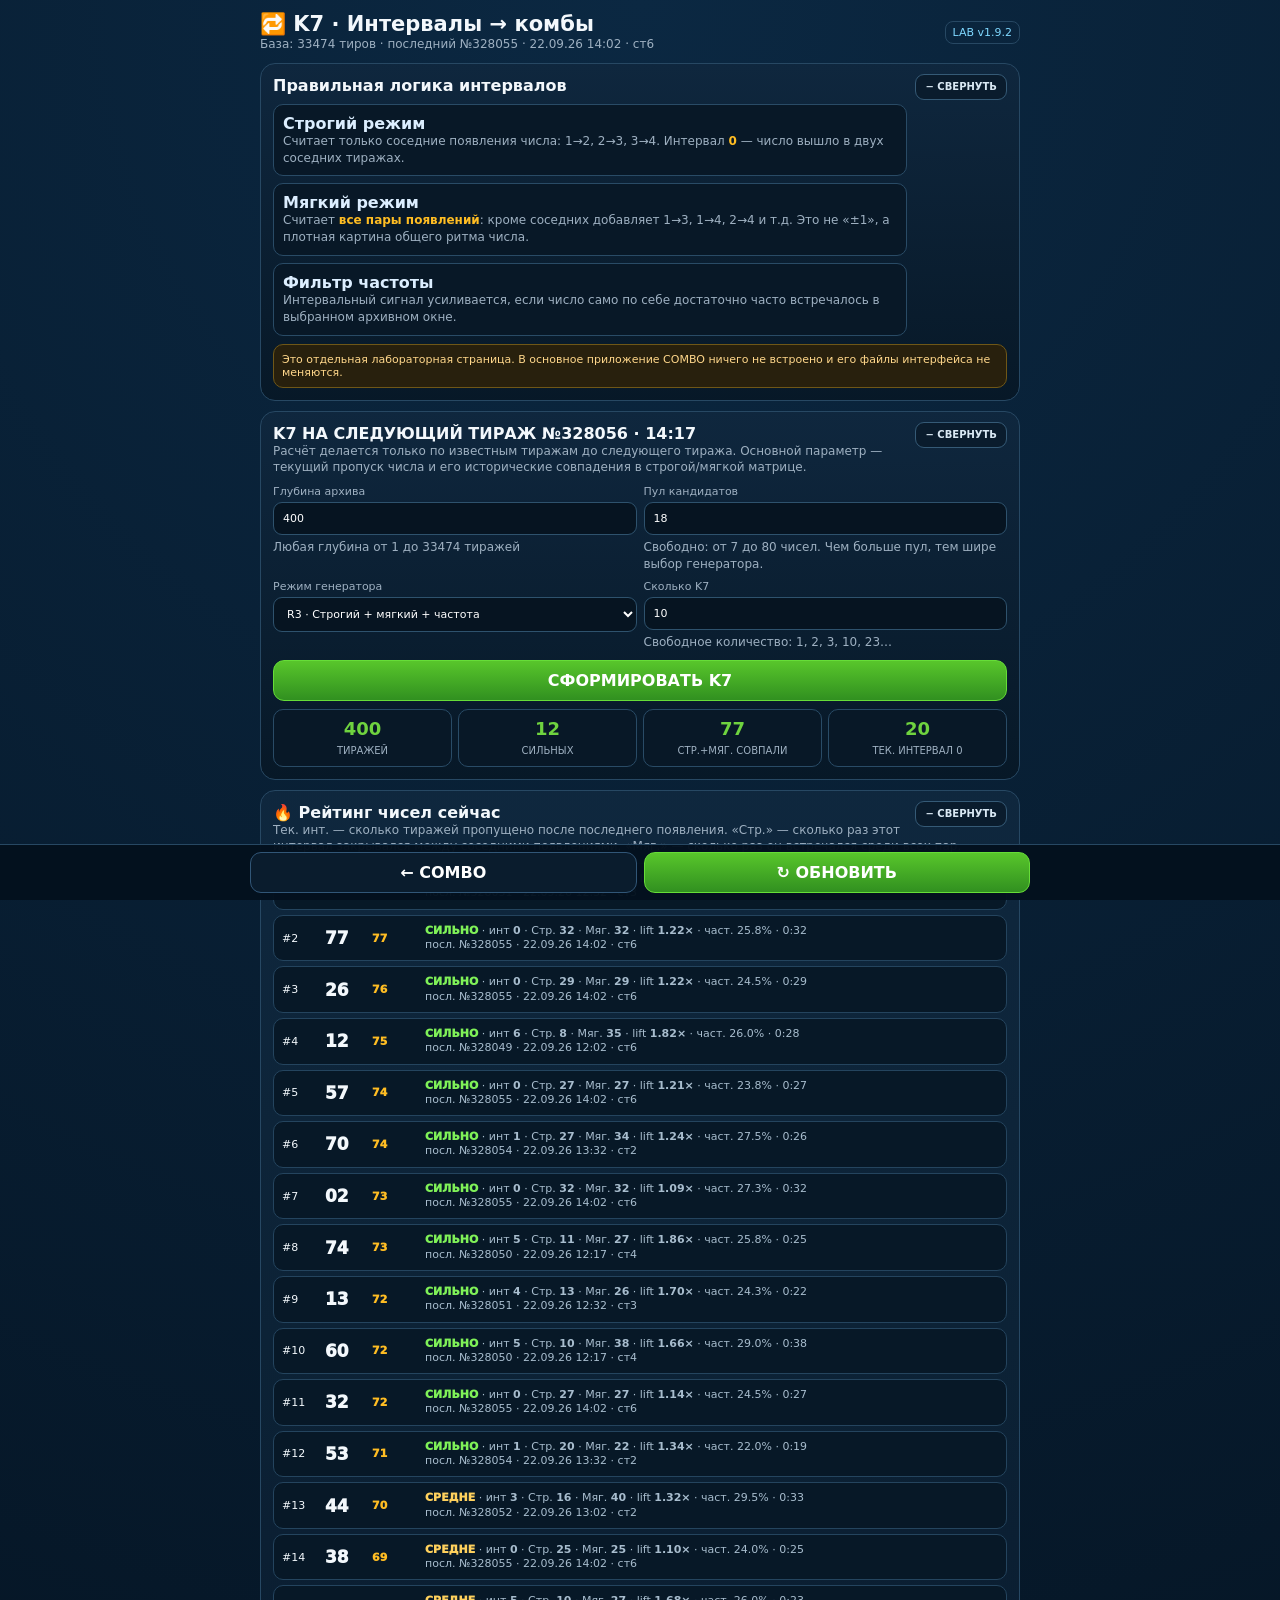
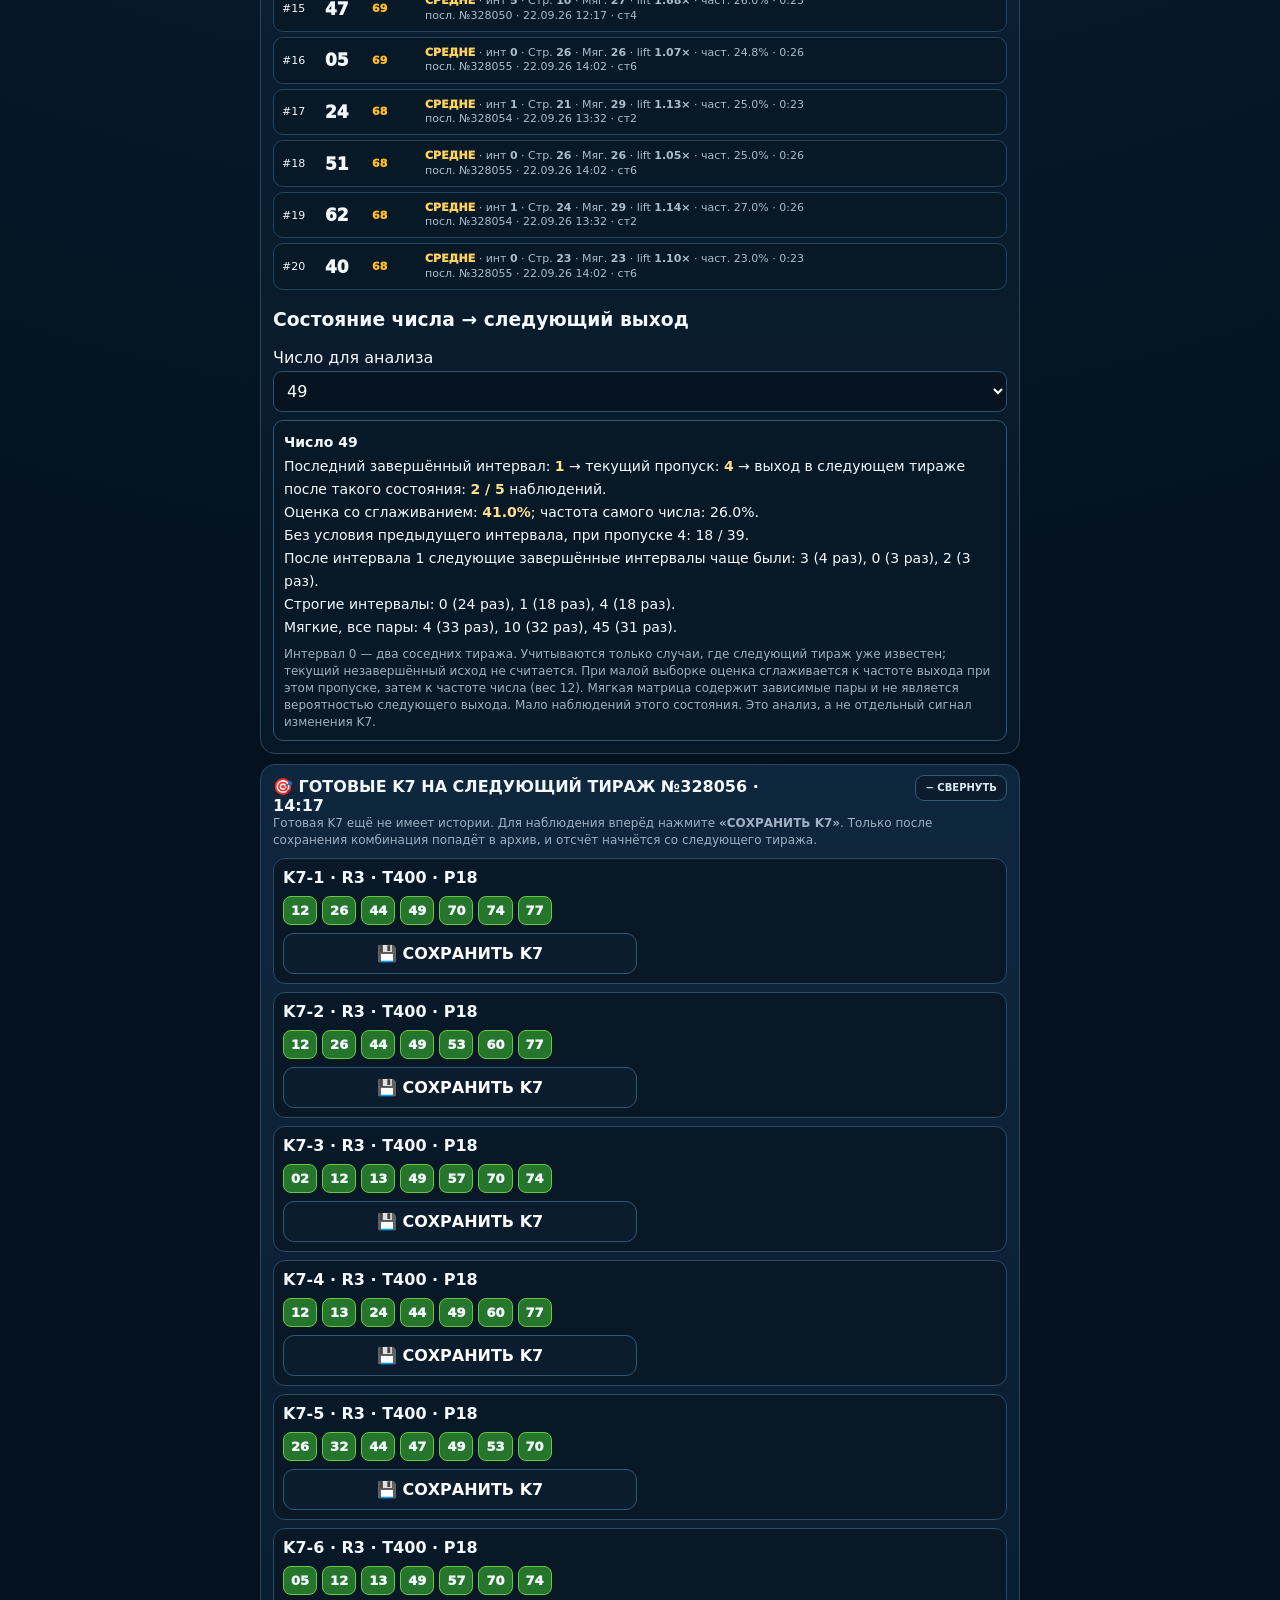
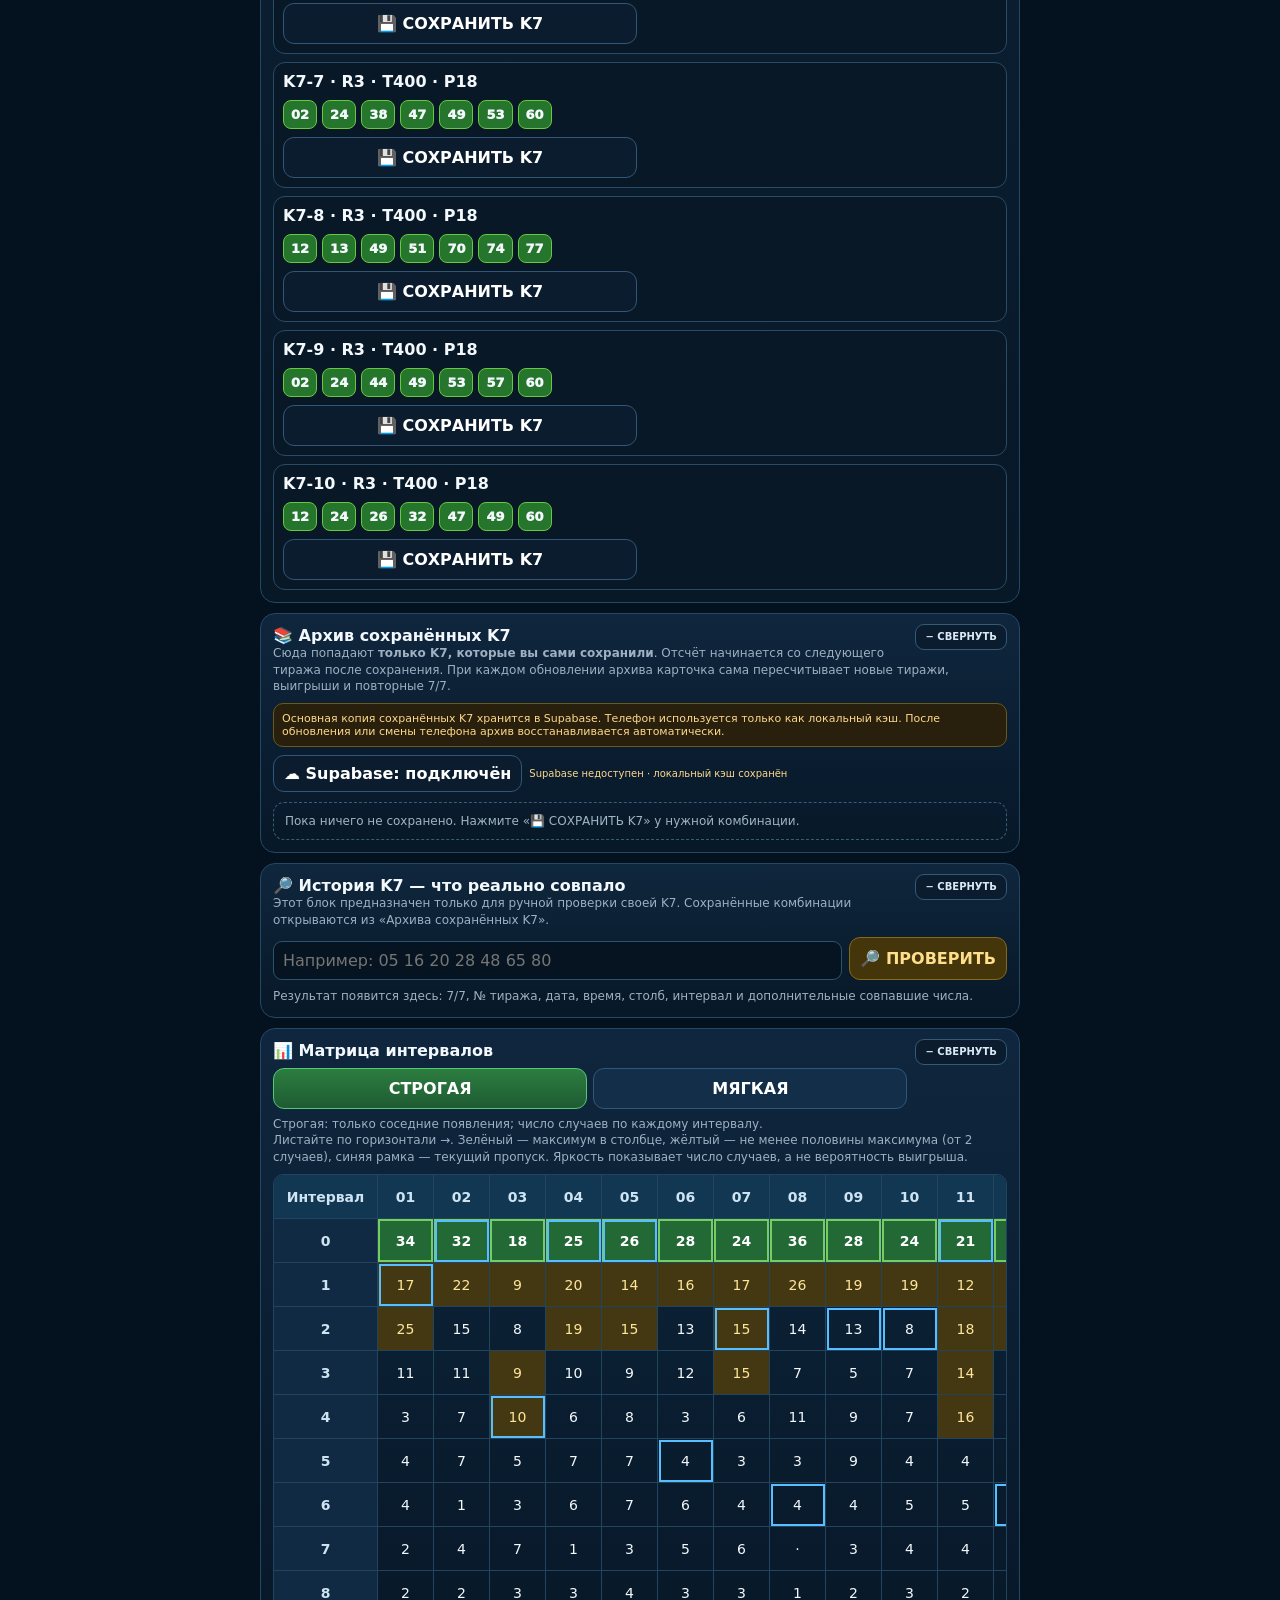
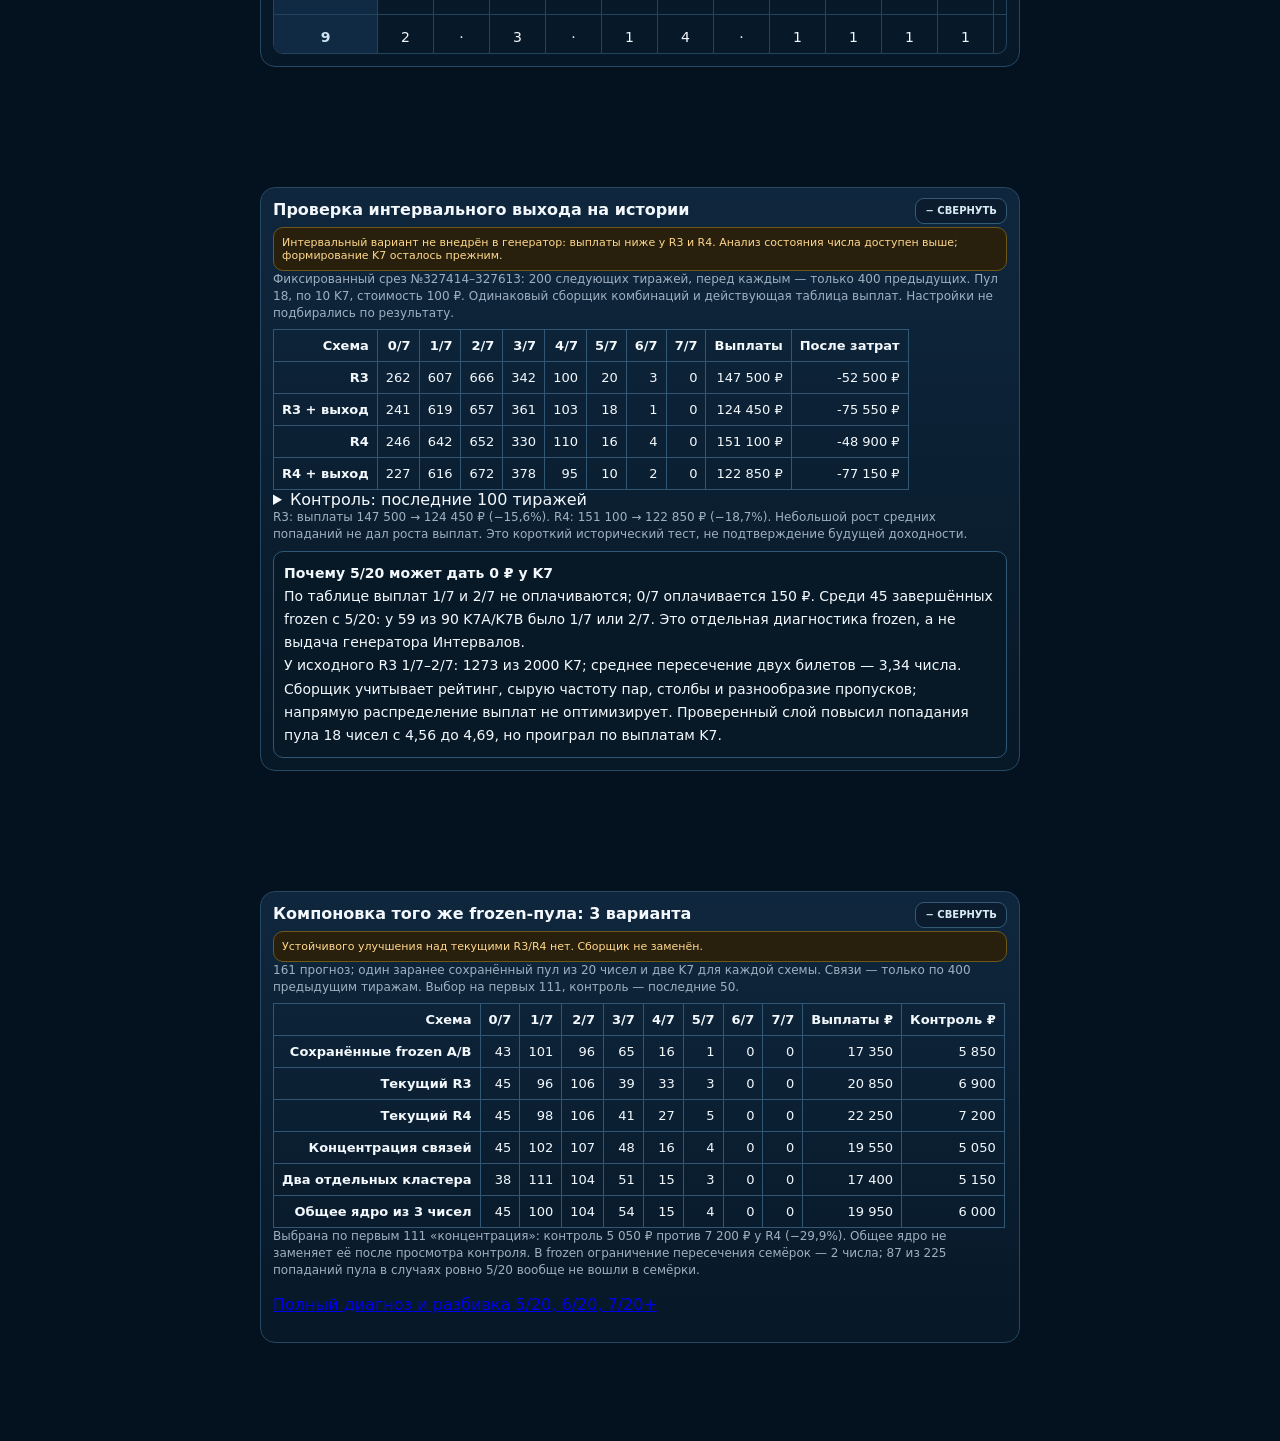
==== k7-interval-builder.html @ c8ed94aa "K7 LAB v1.9.2: fixed Supabase sync" ====
<!doctype html>
<html lang="ru">
<head>
<meta charset="utf-8">
<meta name="viewport" content="width=device-width,initial-scale=1,viewport-fit=cover">
<meta name="theme-color" content="#061321">
<title>K7 · Интервалы → комбы</title>
<style>
:root{--bg:#04111e;--p:#0c2135;--line:#274863;--text:#f3f8fc;--muted:#9eb0c1;--green:#6fd33f;--gold:#ffbd23;--blue:#35a9ff;--red:#ff5c58}
*{box-sizing:border-box}body{margin:0;background:radial-gradient(circle at top,#0b2842 0,#04111e 38%);color:var(--text);font-family:system-ui,-apple-system,Segoe UI,Roboto,sans-serif;min-height:100vh}
.app{max-width:780px;margin:auto;padding:12px 10px 88px}.top{display:flex;gap:10px;align-items:center;justify-content:space-between}.top h1{font-size:21px;margin:0}
.ver{font-size:11px;color:#7fd8ff;border:1px solid var(--line);border-radius:8px;padding:4px 7px}.card{background:linear-gradient(180deg,rgba(15,39,62,.98),rgba(7,24,39,.98));border:1px solid var(--line);border-radius:15px;padding:12px;margin:10px 0}
.muted{font-size:12px;color:var(--muted);line-height:1.4}.notice{font-size:11px;color:#ffd78b;background:#28200d;border:1px solid #6f5717;border-radius:10px;padding:8px;margin-top:8px}
button,select,input{font:inherit}button{border:1px solid #315677;border-radius:11px;background:#132e48;color:#fff;font-weight:850;padding:10px;cursor:pointer}.primary{background:linear-gradient(180deg,#58c62b,#319020);border-color:#66dd38}.ghost{background:#0a1c2d}.gold{background:#45350b;border-color:#876916;color:#ffe08a}
.controls{display:grid;grid-template-columns:1fr 1fr;gap:7px;margin-top:9px}.controls label{font-size:11px;color:var(--muted)}select,input{width:100%;margin-top:4px;background:#061421;color:#fff;border:1px solid #2e526d;border-radius:9px;padding:9px}
.stats{display:grid;grid-template-columns:repeat(4,1fr);gap:6px;margin-top:8px}.stat{background:#081827;border:1px solid #294b66;border-radius:10px;padding:8px;text-align:center}.stat b{display:block;color:var(--green);font-size:18px}.stat span{font-size:10px;color:var(--muted)}
.rules{display:grid;gap:7px;margin-top:9px}.rule{border:1px solid #294b66;background:#081827;border-radius:10px;padding:9px}.rule b{color:#dceeff}.rule strong{color:var(--gold)}
.rank{display:grid;gap:5px;margin-top:8px}.rrow{display:grid;grid-template-columns:38px 42px 48px 1fr;gap:5px;align-items:center;padding:8px;border:1px solid #24445e;border-radius:10px;background:#071827;font-size:11px}.rnum{font-size:17px;font-weight:950}.rscore{font-weight:950;color:var(--gold)}.meta{color:#a8bdce;line-height:1.3}.signal{font-weight:950}.signal.h{color:#7ff158}.signal.m{color:#ffd15d}.signal.l{color:#8fa4b7}
.combos{display:grid;gap:8px;margin-top:9px}.combo{border:1px solid #294b66;background:#081827;border-radius:12px;padding:9px}.comboTop{display:flex;justify-content:space-between;gap:8px;align-items:center}.nums{display:flex;gap:5px;flex-wrap:wrap}.n{padding:6px 7px;border-radius:8px;background:#26752d;border:1px solid #67c93f;font-weight:950;font-size:13px}.badge{font-size:10px;color:#a9c0d2}.detail{font-size:10px;color:#9fb4c5;line-height:1.5;margin-top:7px}.comboBtns{display:grid;grid-template-columns:1fr 1fr;gap:6px;margin-top:8px}
.k7input{display:grid;grid-template-columns:1fr auto;gap:7px}.occ{display:grid;gap:6px;margin-top:8px}.occRow{display:grid;grid-template-columns:74px 1fr auto;gap:6px;align-items:center;padding:8px;border:1px solid #294b66;border-radius:10px;background:#081827;font-size:11px}.occDraw{font-weight:950}.occMeta{color:#b8c9d8;line-height:1.3}.occGap{color:var(--gold);font-weight:950;text-align:right}
.matrixBtns{display:grid;grid-template-columns:1fr 1fr;gap:6px;margin-top:8px}.matrixBtns button.active{background:linear-gradient(180deg,#2c7d40,#1e5b32);border-color:#55c876}
.matrixWrap{overflow:auto;border:1px solid #24445e;border-radius:10px;margin-top:8px}.matrix{border-collapse:collapse;min-width:740px;width:100%;font-size:10px}.matrix th,.matrix td{border:1px solid #24445e;padding:5px;text-align:center}.matrix th{background:#0f2a43;color:#cfe4f3;position:sticky;top:0}.matrix td.hot{background:#174c36;color:#fff;font-weight:900}.matrix td.warm{background:#3d3513;color:#ffe59a}
.footer{position:fixed;left:0;right:0;bottom:0;background:rgba(4,17,30,.97);border-top:1px solid #274863;padding:7px}.footerIn{max-width:780px;margin:auto;display:grid;grid-template-columns:1fr 1fr;gap:7px}.err{color:#ffb6b6}.ok{color:#9af274}
@media(max-width:520px){.controls{grid-template-columns:1fr}.stats{grid-template-columns:repeat(2,1fr)}.rrow{grid-template-columns:34px 40px 44px 1fr}.comboBtns{grid-template-columns:1fr}.k7input{grid-template-columns:1fr}.occRow{grid-template-columns:68px 1fr auto}}

.checkCard{scroll-margin-top:12px}.selectedK7{display:none;margin:9px 0;padding:9px;border:1px solid #4f7da0;border-radius:10px;background:#0a2135}.selectedK7.on{display:block}.selectedK7 b{display:block;margin-bottom:5px}.occSummary{padding:10px;border:1px solid #2c5675;border-radius:11px;background:#0b2032;font-size:12px;line-height:1.4}.occCard{border:1px solid #294b66;background:#081827;border-radius:12px;padding:10px}.occHead{display:flex;align-items:flex-start;justify-content:space-between;gap:10px}.occDraw{font-weight:950;font-size:16px}.occWhen{color:#b8c9d8;font-size:11px;line-height:1.35;margin-top:2px}.occGap{color:var(--gold);font-weight:950;text-align:right;font-size:12px;white-space:nowrap}.matchLine{margin-top:8px;font-size:11px;color:#cfe0ed}.ballRow{display:flex;flex-wrap:wrap;gap:4px;margin-top:5px}.ball{min-width:29px;text-align:center;padding:4px 5px;border-radius:7px;background:#0d2538;border:1px solid #294b66;color:#bcd0df;font-size:11px;font-weight:800}.ball.k7{background:linear-gradient(180deg,#4a9e26,#236d22);border-color:#7ade5a;color:#fff}.ball.extra{background:linear-gradient(180deg,#a37b11,#6b4e08);border-color:#e2bd42;color:#fff}.expandBox{margin-top:8px;padding:7px 8px;border-radius:9px;background:#0a1c2d;border:1px solid #294b66;font-size:11px;line-height:1.45;color:#c7d8e5}.expandBox strong{color:var(--gold)}

.savedArchive{display:grid;gap:9px;margin-top:10px}.savedEmpty{padding:11px;border:1px dashed #3a5d77;border-radius:11px;color:#9fb4c5;font-size:12px}.savedItem{border:1px solid #315775;background:#071827;border-radius:13px;padding:10px}.savedTop{display:flex;justify-content:space-between;gap:8px;align-items:flex-start}.savedTitle{font-size:16px;font-weight:950}.savedMeta{font-size:10px;color:#9fb4c5;line-height:1.45;margin-top:3px}.savedStats{display:grid;grid-template-columns:repeat(3,1fr);gap:6px;margin-top:8px}.savedStat{background:#0a2134;border:1px solid #294b66;border-radius:9px;padding:7px;text-align:center}.savedStat b{display:block;font-size:16px;color:#7ff158}.savedStat span{font-size:9px;color:#9fb4c5}.hitDist{margin-top:8px;padding:7px 8px;border-radius:9px;background:#0a1b2b;border:1px solid #284a65;font-size:10px;color:#c9d8e4;line-height:1.5}.savedActions{display:grid;grid-template-columns:1fr 1fr;gap:6px;margin-top:8px}.danger{background:#35131a;border-color:#7b3544;color:#ffc0c8}.saveBtn.saved{background:#153a22;border-color:#3b8850;color:#9af274}.wins{margin-top:8px}.wins summary{cursor:pointer;font-weight:900;color:#ffd15d}.winRow{display:grid;grid-template-columns:52px 1fr auto;gap:6px;padding:7px 0;border-top:1px solid #1d3b52;font-size:10px}.winRow:first-of-type{margin-top:5px}.winHit{font-weight:950;color:#7ff158}.winMoney{font-weight:950;color:#ffd15d;white-space:nowrap}.full7tag{display:inline-block;margin-left:5px;padding:1px 5px;border-radius:6px;background:#4c2b08;border:1px solid #9b6b1a;color:#ffe29b;font-size:9px}.savedNums{display:flex;gap:4px;flex-wrap:wrap;margin-top:7px}.savedNums .n{padding:5px 6px}

.sectionToggle{float:right;margin:-2px 0 8px 8px;padding:7px 9px;border-radius:9px;background:#0a1c2d;border:1px solid #355a76;color:#d9e8f3;font-size:10px;font-weight:900;line-height:1;white-space:nowrap}
.card.collapsed{padding-bottom:10px}
.card.collapsed > *:not(.sectionToggle):not(.sectionTitleKeep){display:none!important}
.card.collapsed .sectionToggle{margin-bottom:0}
.sectionTitleKeep{display:inline-block;max-width:70%}
@media(max-width:520px){.sectionToggle{font-size:9px;padding:7px 8px}.sectionTitleKeep{max-width:64%}}

.matrixWrap{max-height:480px;overflow:auto;overscroll-behavior:contain;position:relative;-webkit-overflow-scrolling:touch}
.matrix{border-collapse:separate;border-spacing:0;table-layout:fixed;width:max-content;min-width:0;font-size:14px}
.matrix th,.matrix td{min-width:56px;width:56px;height:44px;padding:8px;border-width:0 1px 1px 0}
.matrix thead th{position:sticky;top:0;z-index:3;background:#123752}
.matrix tbody th{position:sticky;left:0;top:auto;z-index:2;background:#102a43}
.matrix th:first-child{min-width:104px;width:104px}
.matrix thead th:first-child{left:0;z-index:4}
.matrix td.hot{background:#236936;box-shadow:inset 0 0 0 2px #74cf61;color:#fff}
.matrix td.warm{background:#443813;color:#ffe59a}
.matrix td.current{outline:2px solid #57bfff;outline-offset:-3px}
.exitState{font-size:14px;line-height:1.65;padding:10px;margin-top:8px;background:#071827;border:1px solid #315775;border-radius:10px}
.exitState strong{color:#ffe08a}.exitState .muted{margin-top:7px}.backtestWrap{overflow:auto;margin-top:8px}.backtestTable{border-collapse:collapse;white-space:nowrap;font-size:13px}.backtestTable th,.backtestTable td{padding:8px;border:1px solid #315775;text-align:right}
.cloudBar{display:flex;gap:7px;align-items:center;flex-wrap:wrap;margin-top:8px}.cloudBar button{padding:8px 10px}.cloudStatus{font-size:10px;color:#9fb4c5}.cloudStatus.ok{color:#9af274}.cloudStatus.warn{color:#ffd78b}.cloudStatus.err{color:#ffb6b6}
</style>
</head>
<body>
<div class="app">
 <div class="top"><div><h1>🔁 K7 · Интервалы → комбы</h1><div class="muted" id="db">Загрузка архива…</div></div><div class="ver">LAB v1.9.2</div></div>

 <div class="card">
  <b>Правильная логика интервалов</b>
  <div class="rules">
   <div class="rule"><b>Строгий режим</b><div class="muted">Считает только соседние появления числа: 1→2, 2→3, 3→4. Интервал <strong>0</strong> — число вышло в двух соседних тиражах.</div></div>
   <div class="rule"><b>Мягкий режим</b><div class="muted">Считает <strong>все пары появлений</strong>: кроме соседних добавляет 1→3, 1→4, 2→4 и т.д. Это не «±1», а плотная картина общего ритма числа.</div></div>
   <div class="rule"><b>Фильтр частоты</b><div class="muted">Интервальный сигнал усиливается, если число само по себе достаточно часто встречалось в выбранном архивном окне.</div></div>
  </div>
  <div class="notice">Это отдельная лабораторная страница. В основное приложение COMBO ничего не встроено и его файлы интерфейса не меняются.</div>
 </div>

 <div class="card">
  <b id="nextK7Title">K7 НА СЛЕДУЮЩИЙ ТИРАЖ</b>
  <div class="muted">Расчёт делается только по известным тиражам до следующего тиража. Основной параметр — текущий пропуск числа и его исторические совпадения в строгой/мягкой матрице.</div>
  <div class="controls">
   <label>Глубина архива<input id="window" type="number" inputmode="numeric" min="1" step="1" value="400" placeholder="Например 137"><span id="windowHint" class="muted" style="display:block;margin-top:4px">Можно указать любое число тиражей</span></label>
   <label>Пул кандидатов<input id="pool" type="number" inputmode="numeric" min="7" max="80" step="1" value="18" placeholder="Например 18"><span class="muted" style="display:block;margin-top:4px">Свободно: от 7 до 80 чисел. Чем больше пул, тем шире выбор генератора.</span></label>
   <label>Режим генератора<select id="mode"><option value="strict">R1 · Строгий + частота</option><option value="soft">R2 · Мягкий + частота</option><option value="combo" selected>R3 · Строгий + мягкий + частота</option><option value="balance">R4 · Комбо + пары + столбы</option></select></label>
   <label>Сколько K7<input id="count" type="number" inputmode="numeric" min="1" step="1" value="10" placeholder="Например 23"><span class="muted" style="display:block;margin-top:4px">Свободное количество: 1, 2, 3, 10, 23…</span></label>
  </div>
  <button id="build" class="primary" style="width:100%;margin-top:9px">СФОРМИРОВАТЬ K7</button>
  <div id="summary" class="stats"></div>
 </div>

 <div class="card">
  <b>🔥 Рейтинг чисел сейчас</b>
  <div class="muted">Тек. инт. — сколько тиражей пропущено после последнего появления. «Стр.» — сколько раз этот интервал закрывался между соседними появлениями. «Мяг.» — сколько раз он встречался среди всех пар.</div>
  <div id="rank" class="rank"></div>
  <h3>Состояние числа → следующий выход</h3>
  <label>Число для анализа<select id="exitNumber" aria-label="Число для анализа интервального выхода"></select></label>
  <div id="exitState" class="exitState"></div>
 </div>

 <div class="card">
  <b id="readyK7Title">🎯 ГОТОВЫЕ K7 НА СЛЕДУЮЩИЙ ТИРАЖ</b>
  <div class="muted">Готовая K7 ещё не имеет истории. Для наблюдения вперёд нажмите <b>«СОХРАНИТЬ K7»</b>. Только после сохранения комбинация попадёт в архив, и отсчёт начнётся со следующего тиража.</div>
  <div id="combos" class="combos"></div>
 </div>


 <div class="card" id="savedCard">
  <b>📚 Архив сохранённых K7</b>
  <div class="muted">Сюда попадают <b>только K7, которые вы сами сохранили</b>. Отсчёт начинается со следующего тиража после сохранения. При каждом обновлении архива карточка сама пересчитывает новые тиражи, выигрыши и повторные 7/7.</div>
  <div class="notice">Основная копия сохранённых K7 хранится в Supabase. Телефон используется только как локальный кэш. После обновления или смены телефона архив восстанавливается автоматически.</div>
  <div class="cloudBar"><button id="cloudSetup" class="ghost">☁ Supabase: подключён</button><span id="cloudStatus" class="cloudStatus">Supabase: подготовка архива…</span></div>
  <div id="savedArchive" class="savedArchive"></div>
 </div>

 <div class="card checkCard" id="checkCard">
  <b>🔎 История K7 — что реально совпало</b>
  <div class="muted">Этот блок предназначен только для ручной проверки своей K7. Сохранённые комбинации открываются из «Архива сохранённых K7».</div>
  <div id="selectedK7" class="selectedK7"></div>
  <div class="k7input" style="margin-top:8px"><input id="k7" placeholder="Например: 05 16 20 28 48 65 80"><button id="checkK7" class="gold">🔎 ПРОВЕРИТЬ</button></div>
  <div id="occ" class="occ"><div class="muted">Результат появится здесь: 7/7, № тиража, дата, время, столб, интервал и дополнительные совпавшие числа.</div></div>
 </div>

 <div class="card">
  <b>📊 Матрица интервалов</b>
  <div class="matrixBtns"><button id="mStrict" class="active">СТРОГАЯ</button><button id="mSoft">МЯГКАЯ</button></div>
  <div class="muted" id="matrixInfo" style="margin-top:7px">Строгая: только соседние появления.</div>
  <div class="muted">Листайте по горизонтали →. Зелёный — максимум в столбце, жёлтый — не менее половины максимума (от 2 случаев), синяя рамка — текущий пропуск. Яркость показывает число случаев, а не вероятность выигрыша.</div>
  <div id="matrix" class="matrixWrap" tabindex="0" role="region" aria-label="Матрица интервалов, горизонтальная и вертикальная прокрутка"></div>
 </div>
</div>
<div class="app"><div class="card" id="intervalBacktest"><b>Проверка интервального выхода на истории</b><div class="notice">Интервальный вариант не внедрён в генератор: выплаты ниже у R3 и R4. Анализ состояния числа доступен выше; формирование K7 осталось прежним.</div><div class="muted">Фиксированный срез №327414–327613: 200 следующих тиражей, перед каждым — только 400 предыдущих. Пул 18, по 10 K7, стоимость 100 ₽. Одинаковый сборщик комбинаций и действующая таблица выплат. Настройки не подбирались по результату.</div><div class="backtestWrap"><table class="backtestTable"><thead><tr><th>Схема</th><th>0/7</th><th>1/7</th><th>2/7</th><th>3/7</th><th>4/7</th><th>5/7</th><th>6/7</th><th>7/7</th><th>Выплаты</th><th>После затрат</th></tr></thead><tbody><tr><th>R3</th><td>262</td><td>607</td><td>666</td><td>342</td><td>100</td><td>20</td><td>3</td><td>0</td><td>147 500 ₽</td><td>-52 500 ₽</td></tr><tr><th>R3 + выход</th><td>241</td><td>619</td><td>657</td><td>361</td><td>103</td><td>18</td><td>1</td><td>0</td><td>124 450 ₽</td><td>-75 550 ₽</td></tr><tr><th>R4</th><td>246</td><td>642</td><td>652</td><td>330</td><td>110</td><td>16</td><td>4</td><td>0</td><td>151 100 ₽</td><td>-48 900 ₽</td></tr><tr><th>R4 + выход</th><td>227</td><td>616</td><td>672</td><td>378</td><td>95</td><td>10</td><td>2</td><td>0</td><td>122 850 ₽</td><td>-77 150 ₽</td></tr></tbody></table></div><details><summary>Контроль: последние 100 тиражей</summary><div class="backtestWrap"><table class="backtestTable"><thead><tr><th>Схема</th><th>0/7</th><th>1/7</th><th>2/7</th><th>3/7</th><th>4/7</th><th>5/7</th><th>6/7</th><th>7/7</th><th>Выплаты</th><th>После затрат</th></tr></thead><tbody><tr><th>R3</th><td>160</td><td>318</td><td>313</td><td>157</td><td>40</td><td>9</td><td>3</td><td>0</td><td>88 500 ₽</td><td>-11 500 ₽</td></tr><tr><th>R3 + выход</th><td>133</td><td>331</td><td>312</td><td>169</td><td>47</td><td>7</td><td>1</td><td>0</td><td>64 650 ₽</td><td>-35 350 ₽</td></tr><tr><th>R4</th><td>145</td><td>323</td><td>331</td><td>148</td><td>43</td><td>7</td><td>3</td><td>0</td><td>83 550 ₽</td><td>-16 450 ₽</td></tr><tr><th>R4 + выход</th><td>124</td><td>332</td><td>315</td><td>175</td><td>47</td><td>5</td><td>2</td><td>0</td><td>71 500 ₽</td><td>-28 500 ₽</td></tr></tbody></table></div></details><div class="muted">R3: выплаты 147 500 → 124 450 ₽ (−15,6%). R4: 151 100 → 122 850 ₽ (−18,7%). Небольшой рост средних попаданий не дал роста выплат. Это короткий исторический тест, не подтверждение будущей доходности.</div><div class="exitState"><b>Почему 5/20 может дать 0 ₽ у K7</b><br>По таблице выплат 1/7 и 2/7 не оплачиваются; 0/7 оплачивается 150 ₽. Среди 45 завершённых frozen с 5/20: у 59 из 90 K7A/K7B было 1/7 или 2/7. Это отдельная диагностика frozen, а не выдача генератора Интервалов.<br>У исходного R3 1/7–2/7: 1273 из 2000 K7; среднее пересечение двух билетов — 3,34 числа. Сборщик учитывает рейтинг, сырую частоту пар, столбы и разнообразие пропусков; напрямую распределение выплат не оптимизирует. Проверенный слой повысил попадания пула 18 чисел с 4,56 до 4,69, но проиграл по выплатам K7.</div></div></div>
<div class="app"><div class="card" id="layoutBacktest"><b>Компоновка того же frozen-пула: 3 варианта</b><div class="notice">Устойчивого улучшения над текущими R3/R4 нет. Сборщик не заменён.</div><div class="muted">161 прогноз; один заранее сохранённый пул из 20 чисел и две K7 для каждой схемы. Связи — только по 400 предыдущим тиражам. Выбор на первых 111, контроль — последние 50.</div><div class="backtestWrap"><table class="backtestTable"><thead><tr><th>Схема</th><th>0/7</th><th>1/7</th><th>2/7</th><th>3/7</th><th>4/7</th><th>5/7</th><th>6/7</th><th>7/7</th><th>Выплаты ₽</th><th>Контроль ₽</th></tr></thead><tbody><tr><th>Сохранённые frozen A/B</th><td>43</td><td>101</td><td>96</td><td>65</td><td>16</td><td>1</td><td>0</td><td>0</td><td>17 350</td><td>5 850</td></tr><tr><th>Текущий R3</th><td>45</td><td>96</td><td>106</td><td>39</td><td>33</td><td>3</td><td>0</td><td>0</td><td>20 850</td><td>6 900</td></tr><tr><th>Текущий R4</th><td>45</td><td>98</td><td>106</td><td>41</td><td>27</td><td>5</td><td>0</td><td>0</td><td>22 250</td><td>7 200</td></tr><tr><th>Концентрация связей</th><td>45</td><td>102</td><td>107</td><td>48</td><td>16</td><td>4</td><td>0</td><td>0</td><td>19 550</td><td>5 050</td></tr><tr><th>Два отдельных кластера</th><td>38</td><td>111</td><td>104</td><td>51</td><td>15</td><td>3</td><td>0</td><td>0</td><td>17 400</td><td>5 150</td></tr><tr><th>Общее ядро из 3 чисел</th><td>45</td><td>100</td><td>104</td><td>54</td><td>15</td><td>4</td><td>0</td><td>0</td><td>19 950</td><td>6 000</td></tr></tbody></table></div><div class="muted">Выбрана по первым 111 «концентрация»: контроль 5 050 ₽ против 7 200 ₽ у R4 (−29,9%). Общее ядро не заменяет её после просмотра контроля. В frozen ограничение пересечения семёрок — 2 числа; 87 из 225 попаданий пула в случаях ровно 5/20 вообще не вошли в семёрки.</div><p><a href="./K7_LAYOUT_BACKTEST_RU.md">Полный диагноз и разбивка 5/20, 6/20, 7/20+</a></p></div></div>
<div class="footer"><div class="footerIn"><button id="back" class="ghost">← COMBO</button><button id="refresh" class="primary">↻ ОБНОВИТЬ</button></div></div>

<script>
'use strict';
const $=id=>document.getElementById(id),fmt=n=>String(n).padStart(2,'0');
const K7_LEGACY_KEY='k7IntervalLabSavedV1',K7_DB_NAME='k7IntervalLabDB',K7_DB_STORE='savedK7';
const K7_CLOUD_FILE='data/k7-saved-cloud.json',K7_CLOUD_REPO='arsazet17/pozitron-combo-v1',K7_CLOUD_WORKFLOW='k7-cloud-store.yml',K7_CLOUD_TOKEN_KEY='k7GithubActionsTokenV1';
let SAVED_CACHE=[],CLOUD_STATE={items:[],deleted:[],updatedAt:null};
let DRAWS=[],STATS=[],CURRENT_DRAWS=[],MATRIX_MODE='strict',PAYOUT7={0:150,3:100,4:200,5:1200,6:10000,7:250000};
function uniq(a){return [...new Set(a)]}
function colOf(n){return((Number(n)-1)%10)+1}
function drawCol(d){const c=Number(d?.column);return Number.isInteger(c)&&c>=1&&c<=10?c:'—'}
function nextKenoDrawInfo(last){
 const draw=Number(last?.draw||0)+1;
 const m=String(last?.time||'').match(/^(\d{1,2}):(\d{2})$/);
 if(!m)return {draw,time:'—'};
 let h=Number(m[1]),min=Number(m[2]);
 if(min<17)min=17;
 else if(min<32)min=32;
 else{min=2;h=(h+1)%24}
 return {draw,time:String(h).padStart(2,'0')+':'+String(min).padStart(2,'0')};
}
function updateNextK7Title(last){
 const el=$('nextK7Title');if(!el)return;
 const n=nextKenoDrawInfo(last);
 const label=`K7 НА СЛЕДУЮЩИЙ ТИРАЖ №${n.draw} · ${n.time}`;
 el.textContent=label;
 const ready=$('readyK7Title');if(ready)ready.textContent=`🎯 ГОТОВЫЕ K7 НА СЛЕДУЮЩИЙ ТИРАЖ №${n.draw} · ${n.time}`;
}
function countsOf(a){const o={};for(const x of a)o[x]=(o[x]||0)+1;return o}
function clamp(v,a,b){return Math.max(a,Math.min(b,v))}
async function fetchJSON(name){const r=await fetch(name+'?v='+Date.now(),{cache:'no-store'});if(!r.ok)throw new Error(name+' HTTP '+r.status);return r.json()}

// Only observed next-draw outcomes; the final (unknown) next draw is excluded.
function intervalExitState(positions,length,freq){
 const cur=positions.length?length-1-positions.at(-1):length;
 const gaps=positions.slice(1).map((p,i)=>p-positions[i]-1);
 const previous=gaps.at(-1)??null;
 let trials=0,hits=0,stateTrials=0,stateHits=0;
 const nextGaps={};
 for(let i=0;i<positions.length;i++){
   const next=positions[i+1]??Infinity,t=positions[i]+cur;
   const same=previous!==null&&i>0&&gaps[i-1]===previous;
   if(same&&Number.isFinite(next)){const gap=next-positions[i]-1;nextGaps[gap]=(nextGaps[gap]||0)+1}
   if(t>=length-1||t>=next)continue;
   const hit=Number(t+1===next);trials++;hits+=hit;
   if(same){stateTrials++;stateHits+=hit}
 }
 const ageRate=(hits+12*freq)/(trials+12);
 const exitRate=(stateHits+12*ageRate)/(stateTrials+12);
 return {cur,previous,trials,hits,stateTrials,stateHits,ageRate,exitRate,nextGaps};
}

function buildNumberStats(draws){
 const pos=Array.from({length:81},()=>[]);
 draws.forEach((d,i)=>(d.balls||[]).forEach(v=>{const n=Number(v);if(n>=1&&n<=80)pos[n].push(i)}));
 const out=[];
 for(let n=1;n<=80;n++){
   const p=pos[n],strict=[],soft=[];
   for(let i=1;i<p.length;i++)strict.push(p[i]-p[i-1]-1);
   for(let i=0;i<p.length;i++)for(let j=i+1;j<p.length;j++)soft.push(p[j]-p[i]-1);
   const sc=countsOf(strict),mc=countsOf(soft),cur=p.length?draws.length-1-p[p.length-1]:draws.length;
   const last=p.length?draws[p[p.length-1]]:null;
   const freq=draws.length?p.length/draws.length:0;
   const strictRate=(sc[cur]||0)/Math.max(1,strict.length);
   const expectedStrict=freq>0?freq*Math.pow(1-freq,cur):0;
   const strictLift=expectedStrict>0?strictRate/expectedStrict:0;
   out.push({
     n,cur,last,occ:p.length,freq,exit:intervalExitState(p,draws.length,freq),
     strict,soft,strictCounts:sc,softCounts:mc,
     strictHits:sc[cur]||0,softHits:mc[cur]||0,
     strictRate,strictLift,expectedStrict,
     softRate:(mc[cur]||0)/Math.max(1,soft.length),
     repeat0:sc[0]||0,score:0
   });
 }
 return out;
}

function scoreStats(stats,mode){
 const ml=Math.max(.000001,...stats.map(s=>Math.min(4,s.strictLift||0)));
 const ms=Math.max(.000001,...stats.map(s=>s.strictRate));
 const mm=Math.max(.000001,...stats.map(s=>s.softRate));
 const mf=Math.max(.000001,...stats.map(s=>s.freq));
 for(const s of stats){
   const nl=Math.min(4,s.strictLift||0)/ml,ns=s.strictRate/ms,nm=s.softRate/mm,nf=s.freq/mf;
   let v=0;
   if(mode==='strict')v=.70*nl+.15*ns+.15*nf;
   else if(mode==='soft')v=.55*nm+.25*nl+.20*nf;
   else v=.40*nl+.20*ns+.20*nm+.20*nf;
   const support=clamp(s.occ/80,.65,1);
   s.score=100*v*support;
 }
 stats.sort((a,b)=>b.score-a.score||b.strictLift-a.strictLift||b.strictHits-a.strictHits||b.softHits-a.softHits||b.freq-a.freq||a.n-b.n);
 return stats;
}

function pairMatrix(draws){
 const m=Array.from({length:81},()=>new Uint16Array(81));
 for(const d of draws){
   const b=uniq((d.balls||[]).map(Number).filter(n=>n>=1&&n<=80));
   for(let i=0;i<b.length;i++)for(let j=i+1;j<b.length;j++){m[b[i]][b[j]]++;m[b[j]][b[i]]++}
 }
 return m;
}

function generateCombos(stats,draws,mode,poolN,count){
 const pool=stats.slice(0,poolN).map(s=>s.n),by=Object.fromEntries(stats.map(s=>[s.n,s])),pair=pairMatrix(draws),used=new Map(),out=[];
 const poolCurCounts={};pool.forEach(n=>{const g=by[n].cur;poolCurCounts[g]=(poolCurCounts[g]||0)+1});
 const use=n=>used.get(n)||0;
 for(let k=0;k<count;k++){
   const chosen=[pool[(k*3)%pool.length]];
   while(chosen.length<7){
     let best=null,bv=-1e9;
     for(const n of pool){
       if(chosen.includes(n))continue;
       let compat=0;for(const x of chosen)compat+=pair[n][x]/Math.max(1,draws.length);compat/=chosen.length;
       const newCol=chosen.some(x=>colOf(x)===colOf(n))?0:1;
       const sameInt=chosen.filter(x=>by[x].cur===by[n].cur).length;
       const intervalShare=(poolCurCounts[by[n].cur]||1)/Math.max(1,pool.length);
       const intervalBalance=(sameInt===0?7:0)-sameInt*(1.8+intervalShare*4);
       let v=by[n].score*.76+compat*100*.12+newCol*6+intervalBalance-use(n)*2.2;
       if(mode==='balance')v=by[n].score*.64+compat*100*.20+newCol*12+intervalBalance-use(n)*2.2;
       v+=((n*17+k*11)%13)/1000;
       if(v>bv){bv=v;best=n}
     }
     if(best==null)break;chosen.push(best);
   }
   const nums=[...chosen].sort((a,b)=>a-b),key=nums.join('-');
   if(out.some(x=>x.key===key)){pool.push(pool.shift());k--;continue}
   let pairSum=0,pairs=0;for(let i=0;i<nums.length;i++)for(let j=i+1;j<nums.length;j++){pairSum+=pair[nums[i]][nums[j]]/Math.max(1,draws.length);pairs++}
   const avgScore=nums.reduce((a,n)=>a+by[n].score,0)/nums.length;
   out.push({key,nums,avgScore,pairPct:pairs?pairSum/pairs:0,cols:new Set(nums.map(colOf)).size});
   nums.forEach(n=>used.set(n,use(n)+1));
 }
 return out;
}

function signal(score){return score>=70?['СИЛЬНО','h']:score>=40?['СРЕДНЕ','m']:['СЛАБО','l']}

function renderRank(){
 $('rank').innerHTML=STATS.slice(0,20).map((s,i)=>{
   const [lab,cl]=signal(s.score),l=s.last;
   return `<div class="rrow"><div>#${i+1}</div><div class="rnum">${fmt(s.n)}</div><div class="rscore">${s.score.toFixed(0)}</div><div class="meta"><span class="signal ${cl}">${lab}</span> · инт <b>${s.cur}</b> · Стр. <b>${s.strictHits}</b> · Мяг. <b>${s.softHits}</b> · lift <b>${(s.strictLift||0).toFixed(2)}×</b> · част. ${(s.freq*100).toFixed(1)}% · 0:${s.repeat0}<br>${l?`посл. №${l.draw} · ${l.date} ${l.time} · ст${drawCol(l)}`:'не было'}</div></div>`
 }).join('');
}

function copyText(t){if(navigator.clipboard?.writeText)return navigator.clipboard.writeText(t);const x=document.createElement('textarea');x.value=t;document.body.appendChild(x);x.select();document.execCommand('copy');x.remove();return Promise.resolve()}

let LAST_COMBOS=[];

function openSavedDB(){
 return new Promise((resolve,reject)=>{
   const req=indexedDB.open(K7_DB_NAME,1);
   req.onupgradeneeded=()=>{const db=req.result;if(!db.objectStoreNames.contains(K7_DB_STORE))db.createObjectStore(K7_DB_STORE,{keyPath:'key'})};
   req.onsuccess=()=>resolve(req.result);req.onerror=()=>reject(req.error||new Error('IndexedDB open failed'));
 });
}
async function loadSavedDB(){
 try{
   const db=await openSavedDB();
   const rows=await new Promise((resolve,reject)=>{const tx=db.transaction(K7_DB_STORE,'readonly'),r=tx.objectStore(K7_DB_STORE).getAll();r.onsuccess=()=>resolve(r.result||[]);r.onerror=()=>reject(r.error)});
   SAVED_CACHE=rows.sort((a,b)=>(Number(b.savedAt)||0)-(Number(a.savedAt)||0));
   let legacy=[];
   try{const v=JSON.parse(localStorage.getItem(K7_LEGACY_KEY)||'[]');if(Array.isArray(v))legacy=v}catch{}
   if(legacy.length){
     const by=new Map(SAVED_CACHE.map(x=>[x.key,x]));legacy.forEach(x=>{if(x&&x.key&&!by.has(x.key))by.set(x.key,x)});
     SAVED_CACHE=[...by.values()].sort((a,b)=>(Number(b.savedAt)||0)-(Number(a.savedAt)||0));
     await writeSaved(SAVED_CACHE);
   }
   try{localStorage.removeItem(K7_LEGACY_KEY)}catch{}
   db.close();
 }catch(e){console.error('IndexedDB load:',e);SAVED_CACHE=[]}
}
function readSaved(){return SAVED_CACHE}
async function writeSaved(a){
 SAVED_CACHE=[...(a||[])];
 const db=await openSavedDB();
 await new Promise((resolve,reject)=>{
   const tx=db.transaction(K7_DB_STORE,'readwrite'),st=tx.objectStore(K7_DB_STORE);st.clear();SAVED_CACHE.forEach(x=>st.put(x));
   tx.oncomplete=()=>resolve();tx.onerror=()=>reject(tx.error||new Error('IndexedDB write failed'));tx.onabort=()=>reject(tx.error||new Error('IndexedDB write aborted'));
 });
 db.close();
}
function cloudToken(){try{return String(localStorage.getItem(K7_CLOUD_TOKEN_KEY)||'').trim()}catch{return ''}}
function setCloudStatus(text,kind=''){const el=$('cloudStatus');if(!el)return;el.textContent=text;el.className='cloudStatus '+kind;const b=$('cloudSetup');if(b)b.textContent=cloudToken()?'☁ GitHub: подключён':'☁ GitHub: подключить'}
async function readCloudArchive(){
 const r=await fetch(K7_CLOUD_FILE+'?v='+Date.now(),{cache:'no-store'});if(!r.ok)throw new Error('GitHub archive HTTP '+r.status);
 const v=await r.json();return {items:Array.isArray(v?.items)?v.items:[],deleted:Array.isArray(v?.deleted)?v.deleted:[],updatedAt:v?.updatedAt||null};
}
async function loadCloudArchive(){
 try{
   CLOUD_STATE=await readCloudArchive();
   const by=new Map(readSaved().filter(x=>x&&x.key).map(x=>[x.key,x]));
   CLOUD_STATE.items.filter(x=>x&&x.key).forEach(x=>by.set(x.key,x));
   new Set(CLOUD_STATE.deleted.map(x=>x?.key).filter(Boolean)).forEach(k=>by.delete(k));
   await writeSaved([...by.values()].sort((a,b)=>(Number(b.savedAt)||0)-(Number(a.savedAt)||0)));
   setCloudStatus('GitHub: '+CLOUD_STATE.items.length+' сохранено'+(cloudToken()?' · запись включена':' · нужна авторизация'),'ok');
 }catch(e){console.error('K7 cloud load:',e);setCloudStatus('GitHub недоступен · используется локальный кэш','warn')}
}
async function dispatchCloud(op,payload,token=cloudToken()){
 if(!token)throw new Error('GitHub token не задан');
 const r=await fetch('https://api.github.com/repos/'+K7_CLOUD_REPO+'/actions/workflows/'+K7_CLOUD_WORKFLOW+'/dispatches',{method:'POST',headers:{'Accept':'application/vnd.github+json','Authorization':'Bearer '+token,'X-GitHub-Api-Version':'2022-11-28','Content-Type':'application/json'},body:JSON.stringify({ref:'main',inputs:{op,record:JSON.stringify(payload)}})});
 if(r.status!==204){let t='';try{t=await r.text()}catch{};throw new Error('GitHub '+r.status+(t?' · '+t.slice(0,180):''))}
 return true;
}
async function ensureCloudToken(syncLocal=false){
 let token=cloudToken();
 if(!token){
   token=String(prompt('Для постоянного архива нужен fine-grained GitHub token только для репозитория '+K7_CLOUD_REPO+'.\nРазрешение: Actions → Read and write.\nВставьте token:')||'').trim();
   if(!token)return '';
   try{localStorage.setItem(K7_CLOUD_TOKEN_KEY,token)}catch{}
 }
 try{
   if(syncLocal&&readSaved().length){
     const chunks=[];for(let i=0;i<readSaved().length;i+=40)chunks.push(readSaved().slice(i,i+40));
     for(const part of chunks)await dispatchCloud('merge',part,token);
   }else if(syncLocal)await dispatchCloud('merge',[],token);
   setCloudStatus(syncLocal?'GitHub: синхронизация отправлена':'GitHub: запись включена','ok');
   return token;
 }catch(e){
   try{localStorage.removeItem(K7_CLOUD_TOKEN_KEY)}catch{}
   setCloudStatus('Ошибка авторизации GitHub','err');
   alert('GitHub не принял token. Проверьте: выбран только репозиторий '+K7_CLOUD_REPO+' и Actions = Read and write.');
   console.error(e);return '';
 }
}
async function setupCloud(){
 if(cloudToken()){
   try{await ensureCloudToken(true);alert('Сохранённые K7 отправлены на синхронизацию с GitHub.')}catch(e){console.error(e)}
   return;
 }
 const token=await ensureCloudToken(true);if(token)alert('GitHub подключён. Теперь сохранение и удаление K7 отправляется в репозиторий, а телефон используется только как кэш.');
}
async function cloudSave(item){
 const token=await ensureCloudToken(false);if(!token)return false;
 try{setCloudStatus('Сохраняю в GitHub…','warn');await dispatchCloud('save',item,token);setCloudStatus('Сохранение отправлено в GitHub','ok');return true}catch(e){console.error(e);setCloudStatus('Не удалось сохранить в GitHub','err');alert('K7 не сохранена: GitHub не принял запрос.');return false}
}
async function cloudDelete(key){
 const token=await ensureCloudToken(false);if(!token)return false;
 try{setCloudStatus('Удаляю из GitHub…','warn');await dispatchCloud('delete',{key},token);setCloudStatus('Удаление отправлено в GitHub','ok');return true}catch(e){console.error(e);setCloudStatus('Не удалось удалить из GitHub','err');alert('Удаление отменено: GitHub не принял запрос.');return false}
}
function savedKey(nums){return [...nums].sort((a,b)=>a-b).join('-')}
function isSaved(nums){const k=savedKey(nums);return readSaved().some(x=>x.key===k)}
function modeCode(mode){return mode==='strict'?'R1':mode==='soft'?'R2':mode==='combo'?'R3':'R4'}
function savedItem(nums){const k=savedKey(nums);return readSaved().find(x=>x.key===k)||null}
function liveSavedStats(item){
 if(!item)return '';
 const idx=DRAWS.findIndex(d=>Number(d.draw)===Number(item.savedDraw));
 const future=idx>=0?DRAWS.slice(idx+1):DRAWS.filter(d=>Number(d.draw)>Number(item.savedDraw));
 const dist=Array(8).fill(0);let wins=0,sum=0;
 future.forEach(d=>{const h=hitCount(item.nums,d);dist[h]++;const pay=Number(PAYOUT7[h]||0);if(pay>0){wins++;sum+=pay}});
 return `<div class="hitDist" style="margin-top:10px"><b>Тиражей после сохранения:</b> ${future.length}<br>💰 <b>Выигрышных:</b> ${wins} / ${future.length}<br>🔥 <b>Сумма выигрышей:</b> ${rub(sum)}<br>${dist.map((v,h)=>`${h}/7: ${v}`).join(' · ')}</div>`;
}
async function saveK7(nums,meta={}){
 const a=readSaved(),key=savedKey(nums);if(a.some(x=>x.key===key))return false;
 const last=DRAWS[DRAWS.length-1];if(!last)return false;
 const item={key,nums:[...nums].sort((a,b)=>a-b),savedDraw:Number(last.draw),savedDate:last.date||'',savedTime:last.time||'',savedColumn:drawCol(last),savedAt:Date.now(),k7Index:Number(meta.k7Index)||null,mode:meta.mode||$('mode').value,modeCode:modeCode(meta.mode||$('mode').value),window:Number(meta.window)||CURRENT_DRAWS.length,pool:Number(meta.pool)||Number($('pool').value)};
 if(!(await cloudSave(item)))return false;
 a.unshift(item);await writeSaved(a);renderSavedArchive();renderCombos(LAST_COMBOS);return true;
}
async function removeSaved(key){
 if(!(await cloudDelete(key)))return false;
 await writeSaved(readSaved().filter(x=>x.key!==key));renderSavedArchive();renderCombos(LAST_COMBOS);return true;
}
function hitCount(nums,d){const set=new Set((d.balls||[]).map(Number));return nums.reduce((a,n)=>a+(set.has(n)?1:0),0)}
function rub(n){return Number(n||0).toLocaleString('ru-RU')+' ₽'}
function renderSavedArchive(){
 const box=$('savedArchive');if(!box)return;
 const saved=readSaved();
 if(!saved.length){box.innerHTML='<div class="savedEmpty">Пока ничего не сохранено. Нажмите «💾 СОХРАНИТЬ K7» у нужной комбинации.</div>';return}
 box.innerHTML=saved.map(item=>{
   const idx=DRAWS.findIndex(d=>Number(d.draw)===Number(item.savedDraw));
   const future=idx>=0?DRAWS.slice(idx+1):DRAWS.filter(d=>Number(d.draw)>Number(item.savedDraw));
   const dist=Array(8).fill(0),wins=[];
   future.forEach((d,j)=>{const h=hitCount(item.nums,d);dist[h]++;const pay=Number(PAYOUT7[h]||0);if(pay>0)wins.push({d,h,pay,after:j+1})});
   const sum=wins.reduce((a,x)=>a+x.pay,0),full7=wins.filter(x=>x.h===7);
   const distText=dist.map((v,h)=>`${h}/7: ${v}`).join(' · ');
   const winRows=wins.length?wins.slice().reverse().map(w=>`<div class="winRow"><div class="winHit">+${w.after}</div><div>№${w.d.draw} · ${w.d.date} <b>${w.d.time}</b> · ст${drawCol(w.d)} · <b>${w.h}/7</b>${w.h===7?'<span class="full7tag">7/7</span>':''}</div><div class="winMoney">${rub(w.pay)}</div></div>`).join(''):'<div class="muted" style="margin-top:6px">После сохранения выигрышных тиражей пока нет.</div>';
   return `<div class="savedItem"><div class="savedTop"><div><div class="savedTitle">${item.k7Index?`K7-${item.k7Index} · `:''}${item.modeCode||modeCode(item.mode||'combo')} · T${item.window||'?'} · P${item.pool||'?'}</div><div class="savedTitle" style="margin-top:6px">${item.nums.map(fmt).join(' ')}</div><div class="savedMeta">Сохранена после №${item.savedDraw} · ${item.savedDate} ${item.savedTime} · ст${item.savedColumn}. Отсчёт — со следующего тиража.</div></div></div><div class="savedNums">${item.nums.map(n=>`<span class="n">${fmt(n)}</span>`).join('')}</div><div class="savedStats"><div class="savedStat"><b>${future.length}</b><span>ТИРАЖЕЙ ПОСЛЕ</span></div><div class="savedStat"><b>${wins.length}</b><span>ВЫИГРЫШНЫХ</span></div><div class="savedStat"><b>${full7.length}</b><span>ПОЛНЫХ 7/7</span></div></div><div class="hitDist">${distText}<br><b>Сумма выигрышей:</b> ${rub(sum)}</div><details class="wins"><summary>🔥 Выигрышные выходы (${wins.length})</summary>${winRows}</details><div class="savedActions"><button data-saved-check="${item.key}" class="gold">🔎 ПРОВЕРИТЬ ЭТУ K7</button><button data-remove-saved="${item.key}" class="danger">✕ УДАЛИТЬ</button></div></div>`
 }).join('');
 document.querySelectorAll('[data-remove-saved]').forEach(b=>b.onclick=()=>removeSaved(b.dataset.removeSaved));
 document.querySelectorAll('[data-saved-check]').forEach(b=>b.onclick=()=>{const item=readSaved().find(x=>x.key===b.dataset.savedCheck);if(item)openK7History(item.nums)});
}

function renderCombos(combos){
 LAST_COMBOS=combos||[];
 const mode=$('mode').value,rc=modeCode(mode),t=CURRENT_DRAWS.length,p=Math.max(7,Math.min(80,Math.floor(Number($('pool').value)||18)));
 $('combos').innerHTML=LAST_COMBOS.map((c,i)=>{
   const saved=isSaved(c.nums);
   return `<div class="combo"><div class="comboTop"><div><b>K7-${i+1} · ${rc} · T${t} · P${p}</b></div></div><div class="nums" style="margin-top:9px">${c.nums.map(n=>`<span class="n">${fmt(n)}</span>`).join('')}</div><div class="comboBtns"><button data-save="${c.key}" data-k7-index="${i+1}" class="ghost saveBtn ${saved?'saved':''}" ${saved?'disabled':''}>${saved?'✅ СОХРАНЕНА':'💾 СОХРАНИТЬ K7'}</button></div></div>`
 }).join('');
 document.querySelectorAll('[data-save]').forEach(b=>b.onclick=()=>{const nums=b.dataset.save.split('-').map(Number);saveK7(nums,{k7Index:Number(b.dataset.k7Index),mode:$('mode').value,window:CURRENT_DRAWS.length,pool:Number($('pool').value)})});
}

function build(){
 let w=Math.floor(Number($('window').value));let pool=Math.floor(Number($('pool').value)),count=Math.floor(Number($('count').value));const mode=$('mode').value;
 if(!Number.isFinite(pool)||pool<7)pool=7;pool=Math.min(80,pool);$('pool').value=String(pool);
 if(!Number.isFinite(count)||count<1)count=1;count=Math.min(100,count);$('count').value=String(count);
 if(!Number.isFinite(w)||w<1)w=1;
 w=Math.min(w,DRAWS.length);
 $('window').value=String(w);
 CURRENT_DRAWS=DRAWS.slice(-w);
 STATS=scoreStats(buildNumberStats(CURRENT_DRAWS),mode);
 const combos=generateCombos(STATS,CURRENT_DRAWS,mode,pool,count);
 renderRank();renderExitAnalysis();renderCombos(combos);renderSavedArchive();renderMatrix();
 const topStrong=STATS.filter(s=>s.score>=70).length,topMatch=STATS.filter(s=>s.strictHits>0&&s.softHits>0).length,zero=STATS.filter(s=>s.cur===0).length;
 $('summary').innerHTML=`<div class="stat"><b>${CURRENT_DRAWS.length}</b><span>ТИРАЖЕЙ</span></div><div class="stat"><b>${topStrong}</b><span>СИЛЬНЫХ</span></div><div class="stat"><b>${topMatch}</b><span>СТР.+МЯГ. СОВПАЛИ</span></div><div class="stat"><b>${zero}</b><span>ТЕК. ИНТЕРВАЛ 0</span></div>`;
}

function renderExitAnalysis(){
 const select=$('exitNumber'),old=Number(select.value);
 select.innerHTML=[...STATS].sort((a,b)=>a.n-b.n).map(s=>`<option value="${s.n}">${fmt(s.n)}</option>`).join('');
 select.value=String(old||STATS[0]?.n||1);select.onchange=renderExitState;renderExitState();
}
function renderExitState(){
 const s=STATS.find(s=>s.n===Number($('exitNumber').value));if(!s)return;
 const e=s.exit,pct=n=>(100*n).toFixed(1)+'%';
 const typical=counts=>Object.entries(counts).sort((a,b)=>b[1]-a[1]||Number(a[0])-Number(b[0])).slice(0,3).map(([gap,count])=>gap+' ('+count+' раз)').join(', ')||'нет завершённых наблюдений';
 $('exitState').innerHTML=`<b>Число ${fmt(s.n)}</b><br>Последний завершённый интервал: <strong>${e.previous??'нет'}</strong> → текущий пропуск: <strong>${s.cur}</strong> → выход в следующем тираже после такого состояния: <strong>${e.stateHits} / ${e.stateTrials}</strong> наблюдений.<br>Оценка со сглаживанием: <strong>${pct(e.exitRate)}</strong>; частота самого числа: ${pct(s.freq)}.<br>Без условия предыдущего интервала, при пропуске ${s.cur}: ${e.hits} / ${e.trials}.<br>После интервала ${e.previous??'—'} следующие завершённые интервалы чаще были: ${typical(e.nextGaps)}.<br>Строгие интервалы: ${typical(s.strictCounts)}.<br>Мягкие, все пары: ${typical(s.softCounts)}.<div class="muted">Интервал 0 — два соседних тиража. Учитываются только случаи, где следующий тираж уже известен; текущий незавершённый исход не считается. При малой выборке оценка сглаживается к частоте выхода при этом пропуске, затем к частоте числа (вес 12). Мягкая матрица содержит зависимые пары и не является вероятностью следующего выхода. ${e.stateTrials<20?'Мало наблюдений этого состояния.':''} Это анализ, а не отдельный сигнал изменения K7.</div>`;
}
function matrixCountsFor(s){return MATRIX_MODE==='strict'?s.strictCounts:s.softCounts}
function renderMatrix(){
 const top=[...STATS].sort((a,b)=>a.n-b.n),maxInt=Math.max(25,...top.map(s=>s.cur));
 $('mStrict').classList.toggle('active',MATRIX_MODE==='strict');$('mSoft').classList.toggle('active',MATRIX_MODE==='soft');
 $('matrixInfo').textContent=MATRIX_MODE==='strict'?'Строгая: только соседние появления; число случаев по каждому интервалу.':'Мягкая: все пары появлений; число случаев, не вероятность следующего выхода.';
 const peak=new Map(top.map(s=>[s.n,Math.max(0,...Object.values(matrixCountsFor(s)))]));
 let h='<table class="matrix"><thead><tr><th scope="col">Интервал</th>'+top.map(s=>`<th scope="col">${fmt(s.n)}</th>`).join('')+'</tr></thead><tbody>';
 for(let g=0;g<=maxInt;g++)h+=`<tr><th scope="row">${g}</th>`+top.map(s=>{const v=matrixCountsFor(s)[g]||0,p=peak.get(s.n),cl=v>0&&v===p?'hot':v>=2&&v>=p/2?'warm':'';return `<td class="${cl} ${g===s.cur?'current':''}" title="Число ${fmt(s.n)}, пропуск ${g}: ${v} случаев${g===s.cur?'; текущий пропуск':''}">${v||'·'}</td>`}).join('')+'</tr>';
 $('matrix').innerHTML=h+'</tbody></table>';
}

function parseK7(){
 const a=uniq(($('k7').value.match(/\d+/g)||[]).map(Number).filter(n=>n>=1&&n<=80));
 if(a.length!==7){$('occ').innerHTML='<div class="notice err">Нужно ровно 7 разных чисел.</div>';return null}return a.sort((a,b)=>a-b);
}

function ballsHTML(d,nums,extraNums=[]){
 const k7=new Set(nums),extra=new Set(extraNums),balls=(d.balls||[]).map(Number);
 return `<div class="ballRow">${balls.map(n=>`<span class="ball ${k7.has(n)?'k7':extra.has(n)?'extra':''}">${fmt(n)}</span>`).join('')}</div>`;
}

function openK7History(nums){
 const url=new URL('./index.html',location.href);
 url.searchParams.set('intervalK7',nums.join('-'));
 url.hash='history';
 location.href=url.href;
}
function checkK7(nums){openK7History(nums)}
function checkK7FullMatches(nums){
 const draws=CURRENT_DRAWS.length?CURRENT_DRAWS:DRAWS;
 const setNums=new Set(nums);
 const selected=$('selectedK7');
 selected.classList.add('on');
 selected.innerHTML=`<b>Проверяем K7:</b><div class="nums">${nums.map(n=>`<span class="n">${fmt(n)}</span>`).join('')}</div>`;
 const hits=draws.filter(d=>nums.every(n=>(d.balls||[]).map(Number).includes(n)));
 if(!hits.length){
   $('occ').innerHTML=`<div class="occSummary"><b>Полных 7/7: 0</b> из ${draws.length} тиражей.<br><span class="muted">Все семь выбранных чисел одновременно в одном тираже в этом окне не встречались.</span></div>`;
   return;
 }
 const cards=hits.map((d,i)=>{
   let gapText='Первый полный выход',compare='Первое появление этой K7 в выбранном окне.',extraNums=[];
   if(i>0){
     const prev=hits[i-1];
     const idxA=draws.findIndex(x=>Number(x.draw)===Number(prev.draw)),idxB=draws.findIndex(x=>Number(x.draw)===Number(d.draw));
     const gap=idxB-idxA;
     const prevSet=new Set((prev.balls||[]).map(Number));
     const common=uniq((d.balls||[]).map(Number).filter(n=>prevSet.has(n)));
     extraNums=common.filter(n=>!setNums.has(n)).sort((a,b)=>a-b);
     gapText=`Повтор через ${gap} тир.`;
     compare=extraNums.length
       ? `Между №${prev.draw} и №${d.draw} совпало <strong>${common.length} из 20</strong>: сама K7 = <strong>7/7</strong> + расширение <strong>+${extraNums.length}</strong>: ${extraNums.map(fmt).join(' ')}`
       : `Между №${prev.draw} и №${d.draw}: сама K7 совпала <strong>7/7</strong>, дополнительных общих чисел нет — простой повтор.`;
   }
   return `<div class="occCard">
     <div class="occHead"><div><div class="occDraw">№${d.draw}</div><div class="occWhen">${d.date} · <b>${d.time}</b> · <b>столб ${drawCol(d)}</b></div></div><div class="occGap">${gapText}</div></div>
     <div class="matchLine"><b>Совпали 7/7:</b></div><div class="ballRow">${nums.map(n=>`<span class="ball k7">${fmt(n)}</span>`).join('')}</div>
     <div class="matchLine"><b>Все 20 чисел тиража:</b> зелёные = K7${extraNums.length?', жёлтые = дополнительное расширение':''}</div>${ballsHTML(d,nums,extraNums)}
     <div class="expandBox">${compare}</div>
   </div>`;
 }).join('');
 $('occ').innerHTML=`<div class="occSummary"><b>Найдено полных 7/7: ${hits.length}</b> из ${draws.length} тиражей.<br><span class="muted">Ниже по каждому выходу видно: какие 7 чисел совпали, все 20 чисел тиража, время, столб и расширение относительно предыдущего полного выхода.</span></div>${cards}`;
}

async function load(){
 try{
   try{const pp=await fetchJSON('keno-payouts-v1.json');if(pp?.combination?.['7'])PAYOUT7=pp.combination['7']}catch{}
   DRAWS=await fetchJSON('combo-history-v1.json');
   if(!Array.isArray(DRAWS)||!DRAWS.length)throw new Error('Архив пуст');
   DRAWS.sort((a,b)=>Number(a.draw)-Number(b.draw));
   const last=DRAWS[DRAWS.length-1];
   updateNextK7Title(last);
   $('db').textContent=`База: ${DRAWS.length} тиров · последний №${last.draw} · ${last.date} ${last.time} · ст${drawCol(last)}`;
   $('window').max=String(DRAWS.length);
   if($('windowHint'))$('windowHint').textContent=`Любая глубина от 1 до ${DRAWS.length} тиражей`;
   if(Number($('window').value)>DRAWS.length)$('window').value=String(DRAWS.length);
   await loadSavedDB();
   await loadCloudArchive();
   build();
 }catch(e){$('db').innerHTML='<span class="err">Ошибка загрузки: '+String(e.message||e)+'</span>'}
}
function initSectionToggles(){
 document.querySelectorAll('.card').forEach(card=>{
   if(card.querySelector(':scope > .sectionToggle'))return;
   const title=card.firstElementChild;
   if(!title)return;
   title.classList.add('sectionTitleKeep');
   const btn=document.createElement('button');
   btn.type='button';btn.className='sectionToggle';btn.textContent='− СВЕРНУТЬ';
   btn.addEventListener('click',()=>{
     const collapsed=card.classList.toggle('collapsed');
     btn.textContent=collapsed?'＋ РАЗВЕРНУТЬ':'− СВЕРНУТЬ';
   });
   card.insertBefore(btn,title.nextSibling);
 });
}
initSectionToggles();
$('build').onclick=build;$('checkK7').onclick=()=>{const n=parseK7();if(n)checkK7(n)};
$('mStrict').onclick=()=>{MATRIX_MODE='strict';renderMatrix()};$('mSoft').onclick=()=>{MATRIX_MODE='soft';renderMatrix()};
$('refresh').onclick=()=>location.replace(location.pathname+'?v='+Date.now());$('back').onclick=()=>location.href='./';
$('cloudSetup').onclick=setupCloud;
load();
</script>
<script src="./k7-supabase-cloud-v19.js?v=3"></script>
</body>
</html>
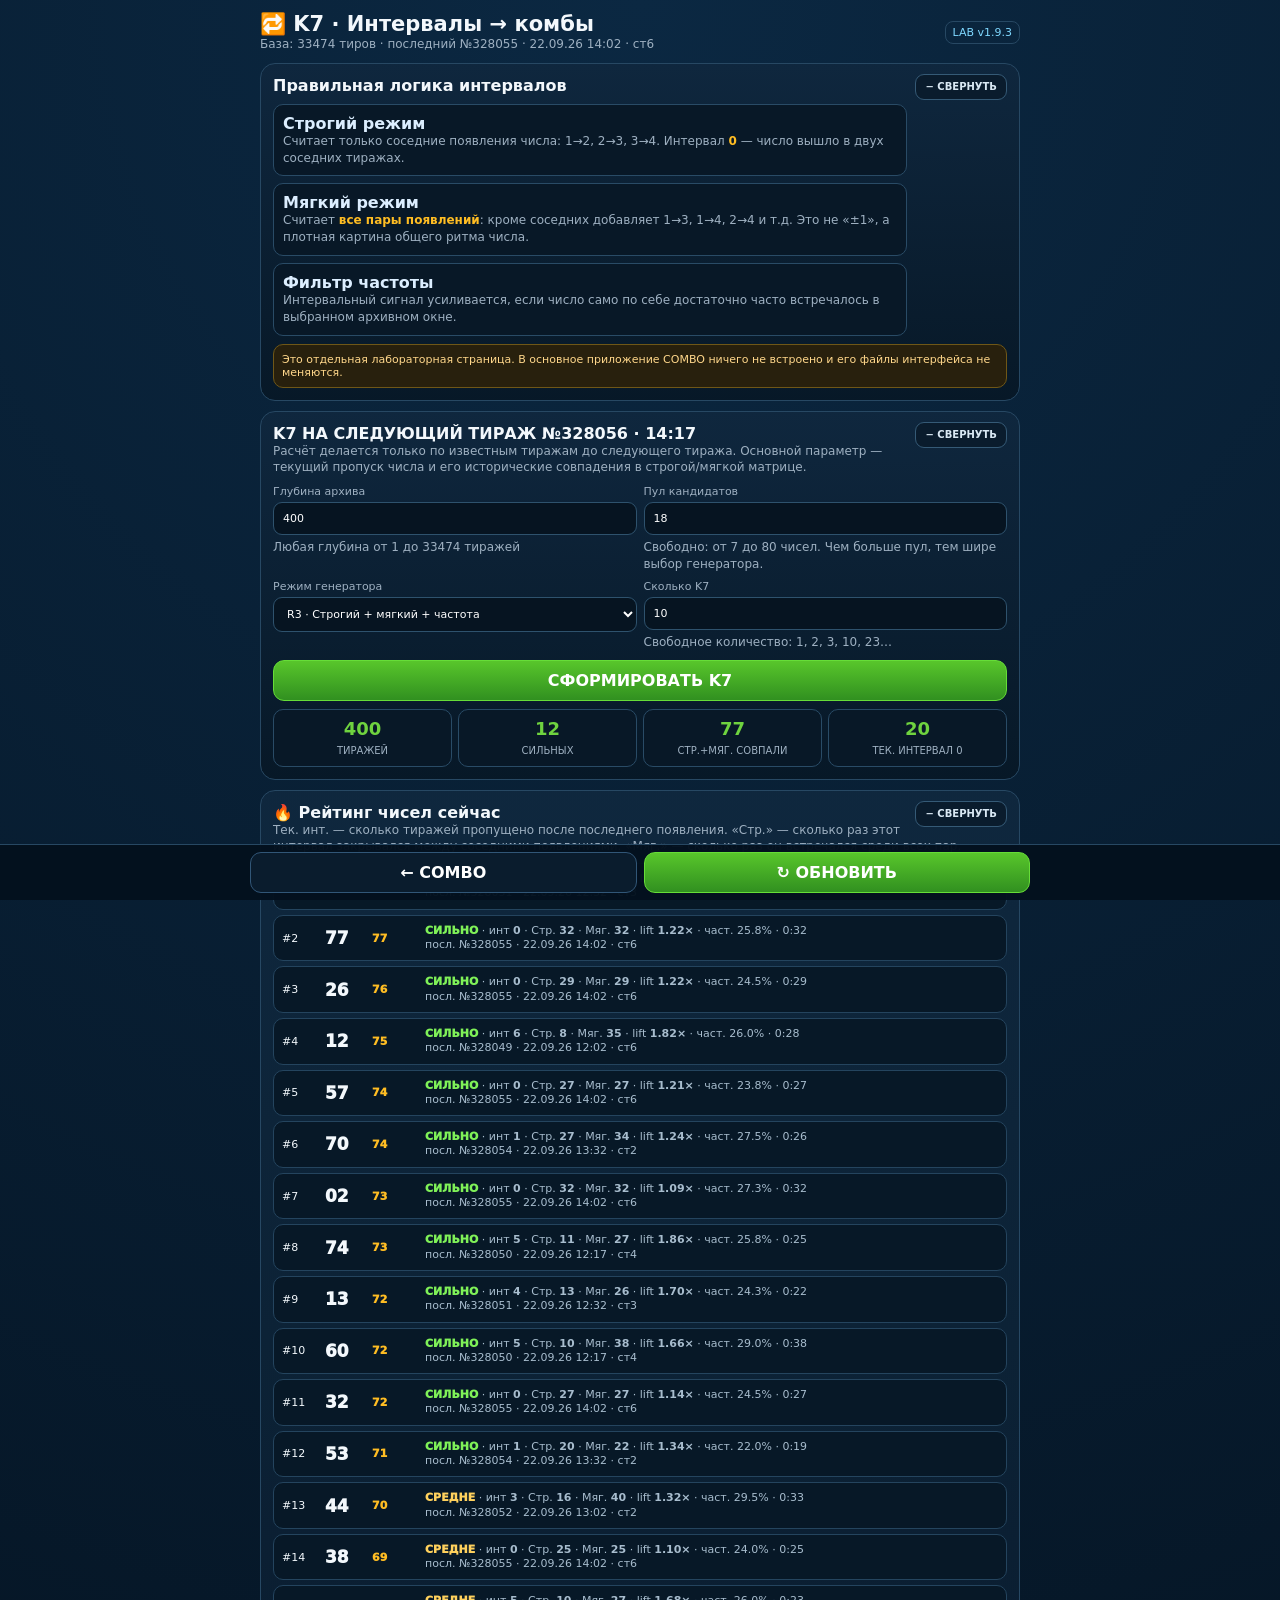
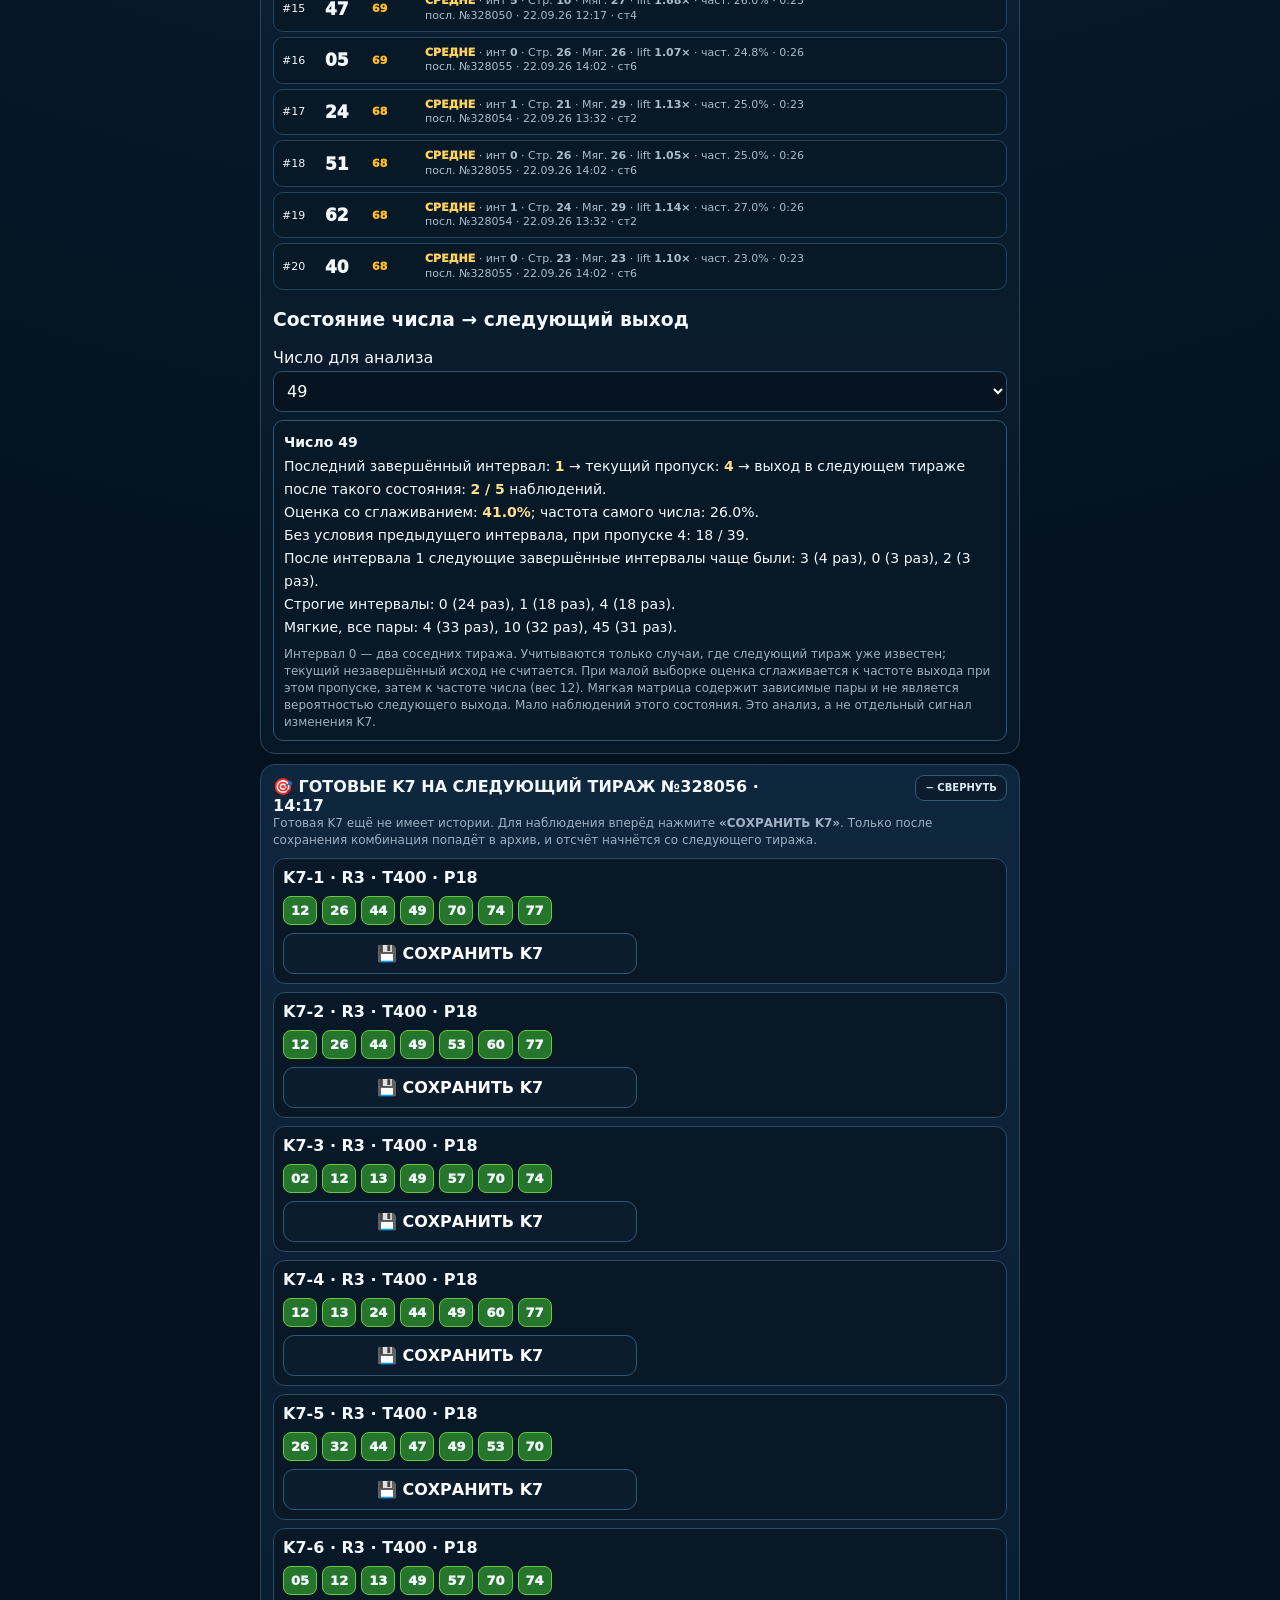
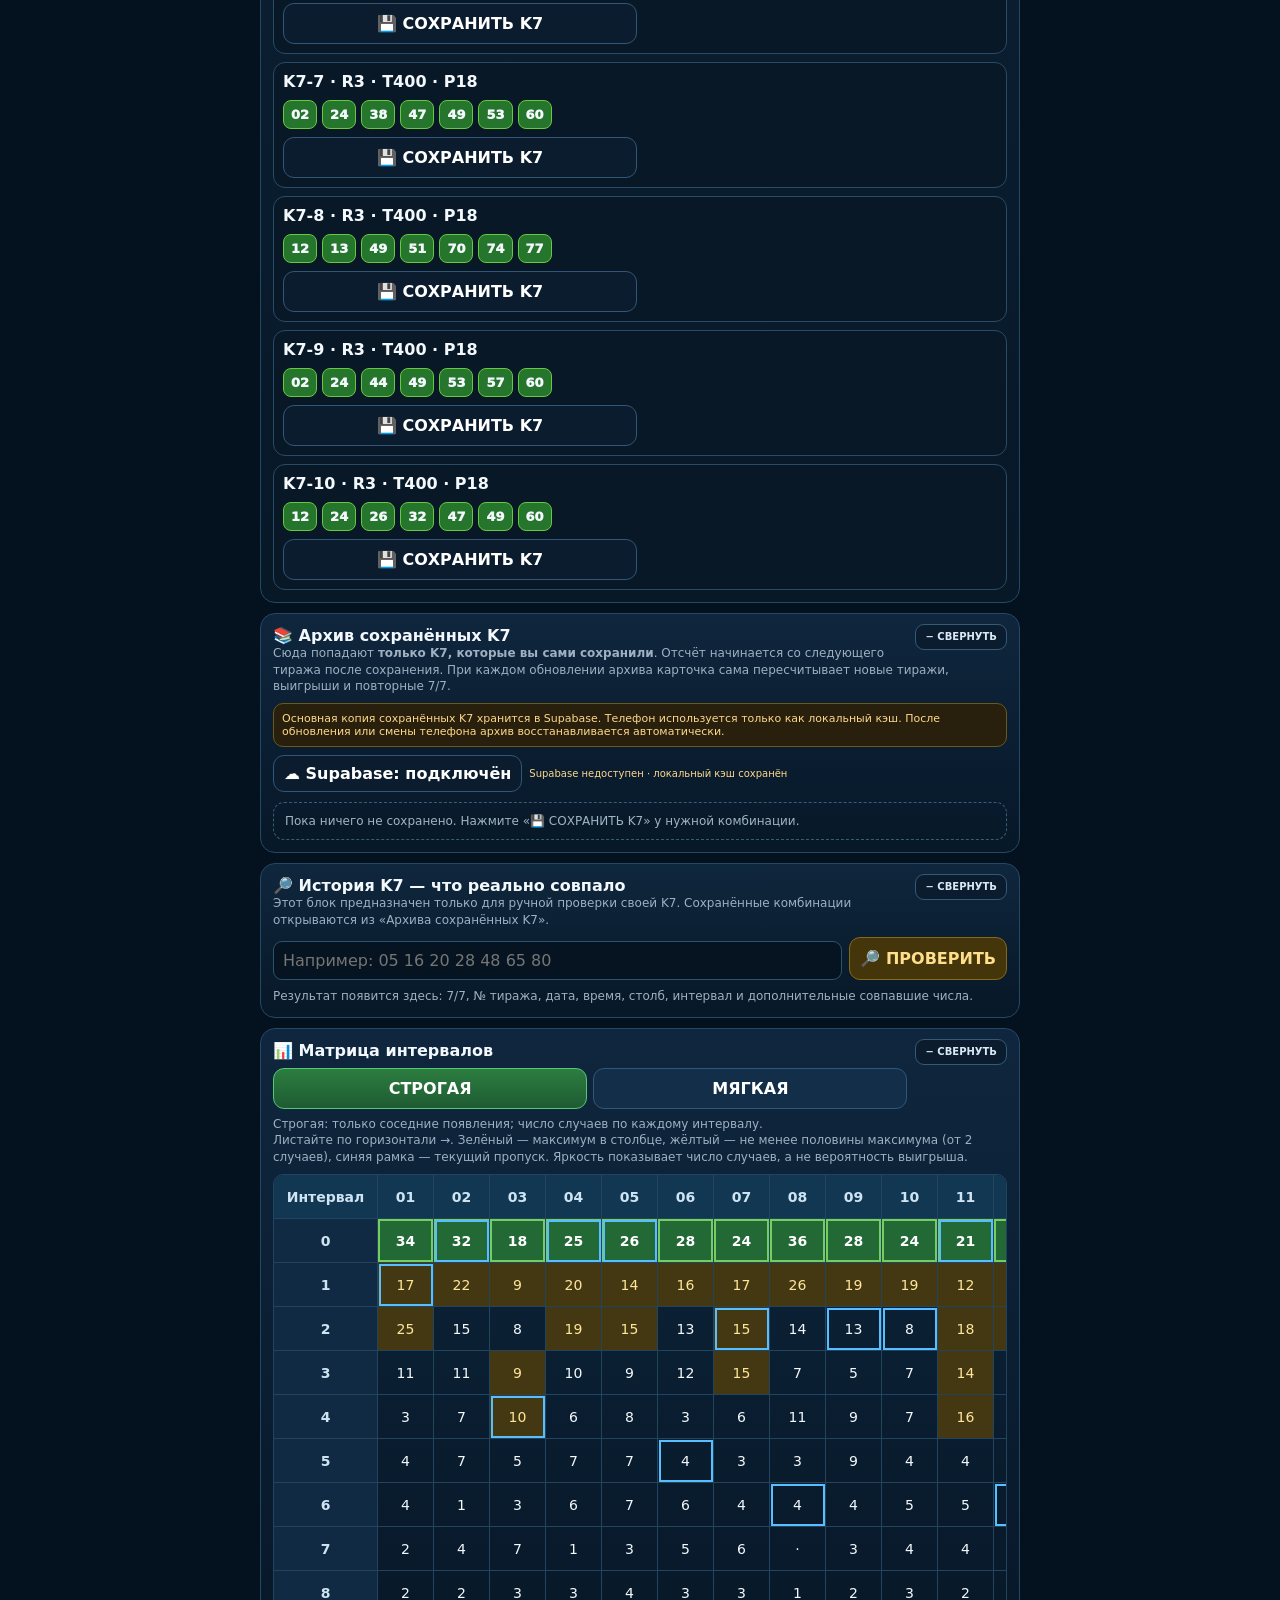
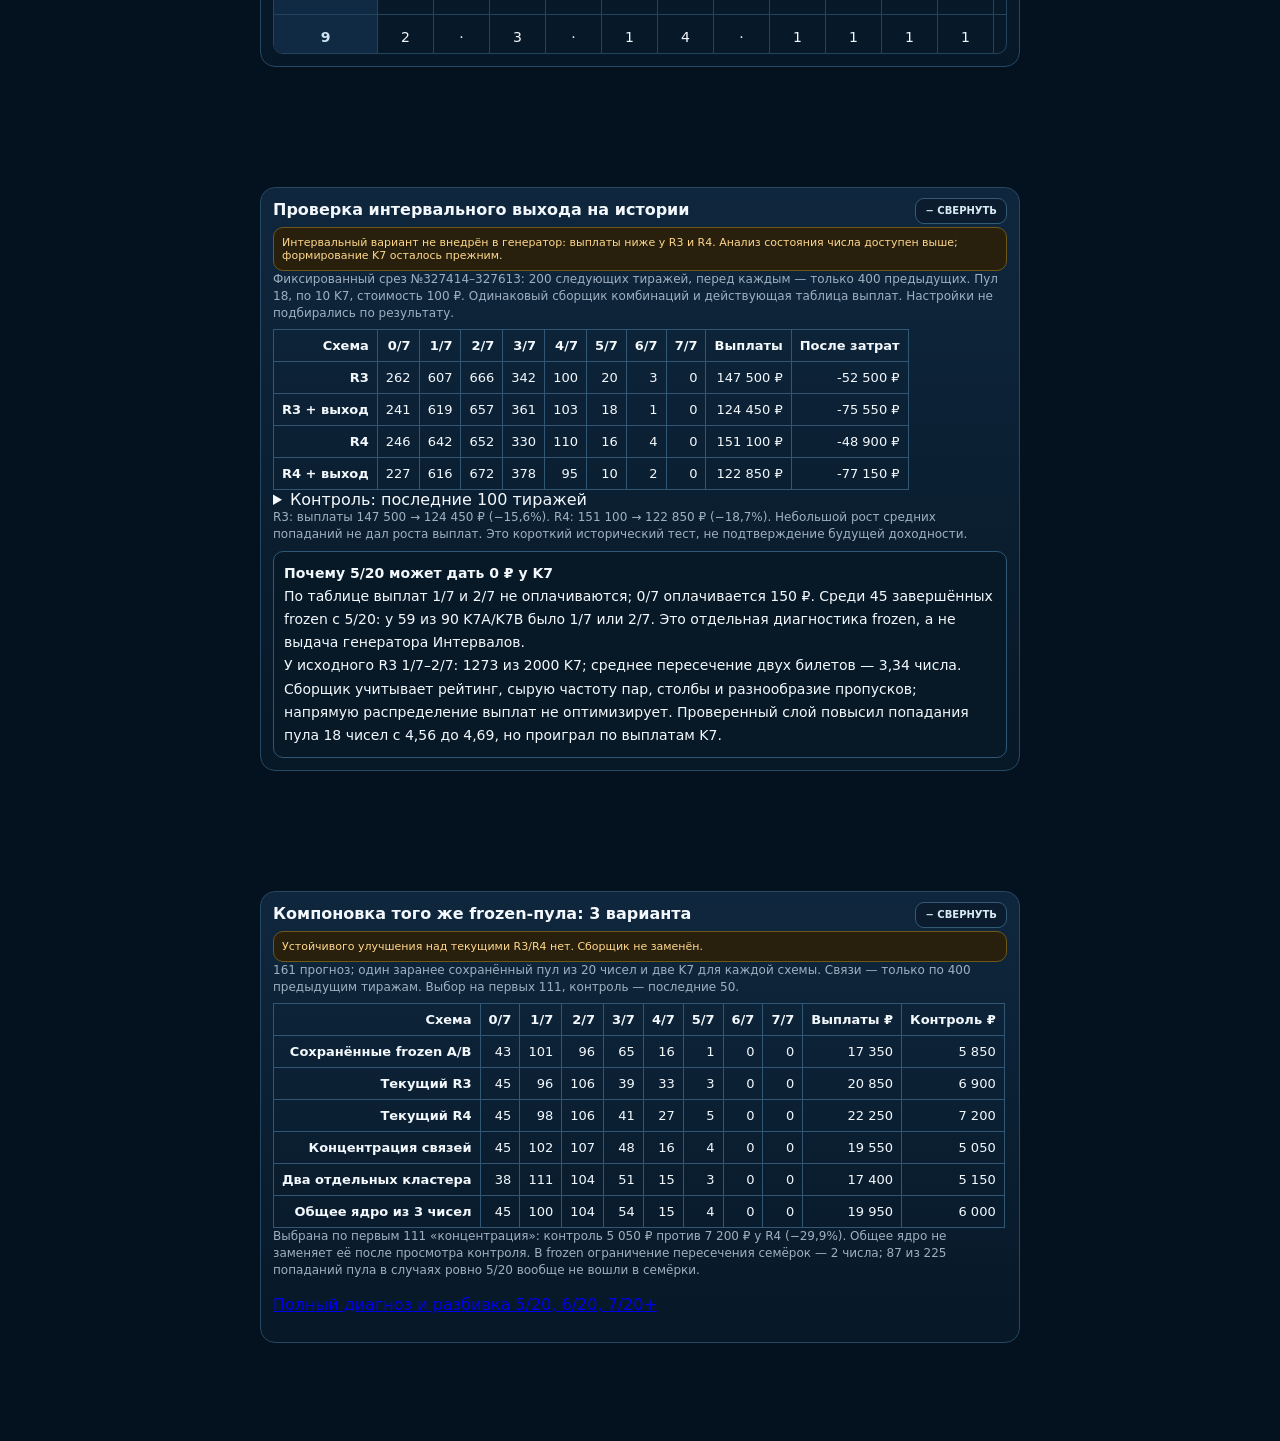
==== commit 18891efb: "K7 LAB v1.9.3: bust Supabase client cache" ====
--- a/k7-interval-builder.html
+++ b/k7-interval-builder.html
@@ -541,6 +541,6 @@
 $('cloudSetup').onclick=setupCloud;
 load();
 </script>
-<script src="./k7-supabase-cloud-v19.js?v=3"></script>
+<script src="./k7-supabase-cloud-v19.js?v=4"></script>
 </body>
 </html>
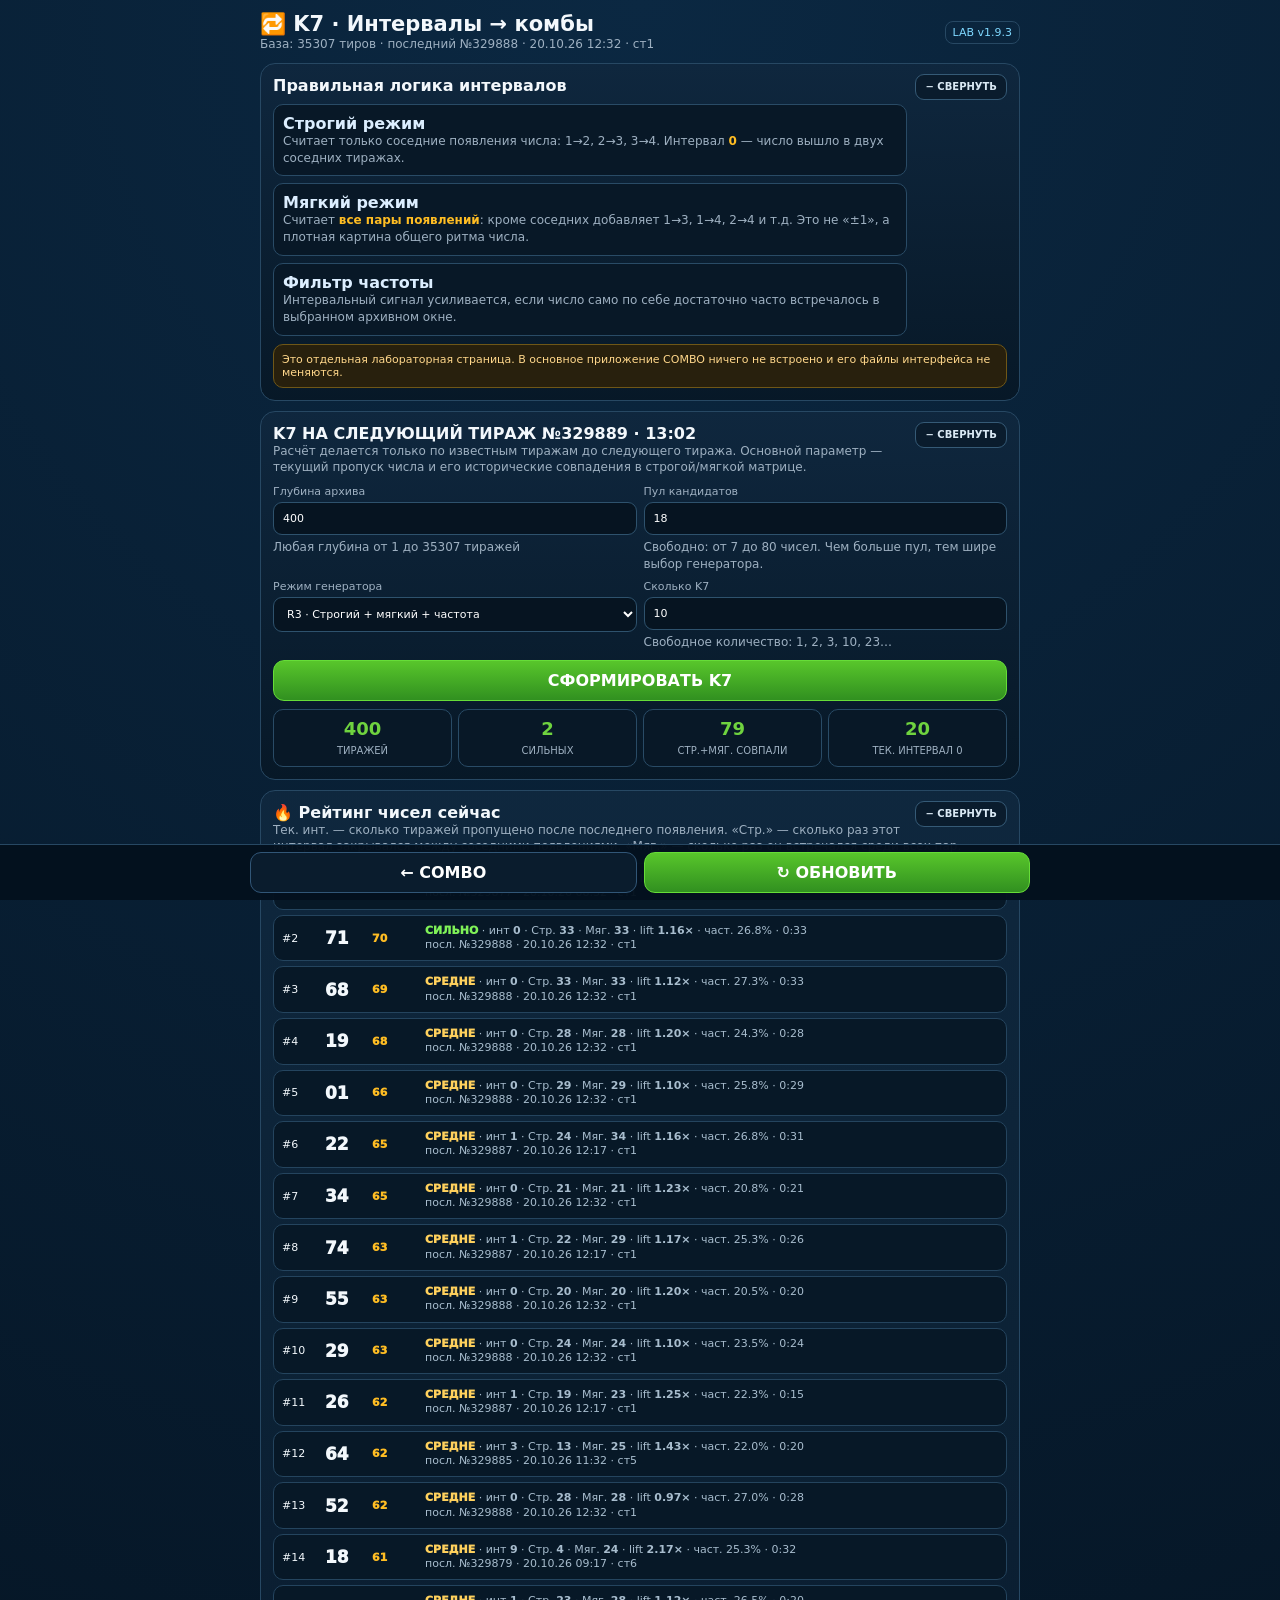
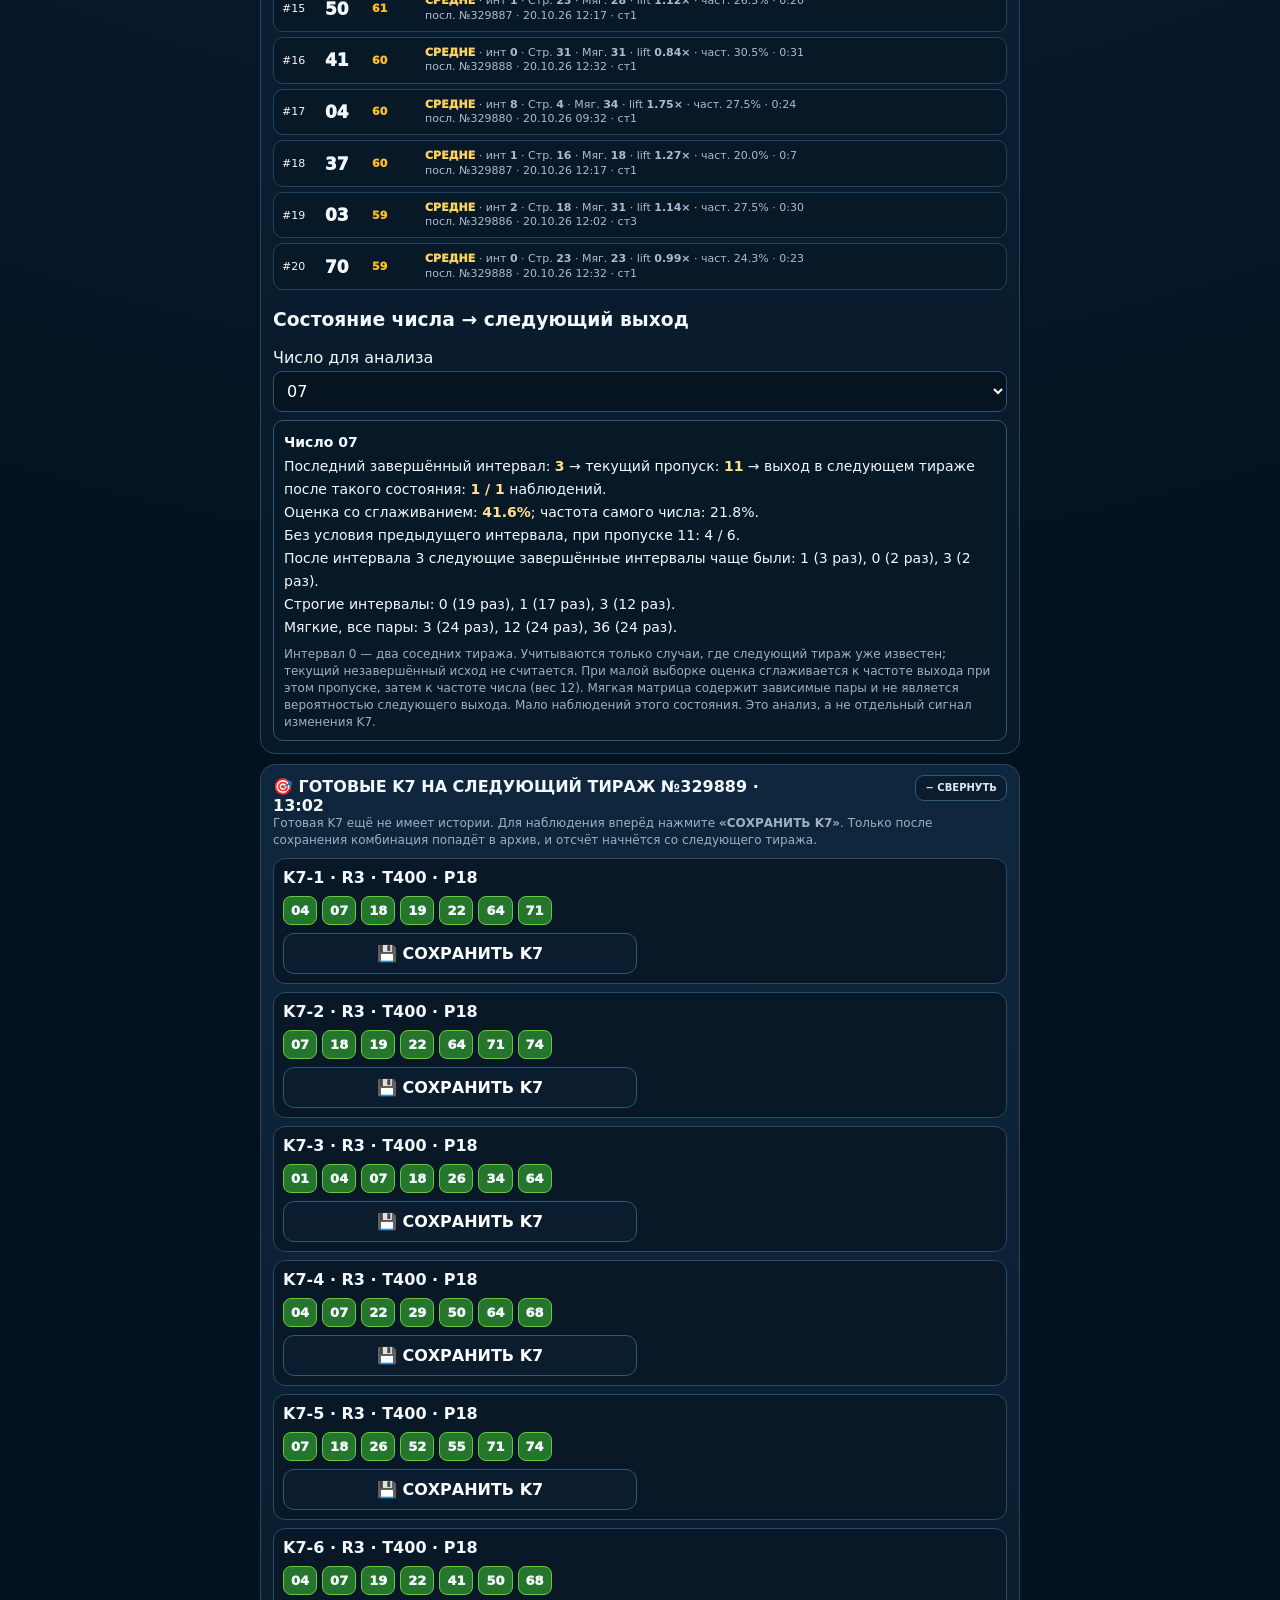
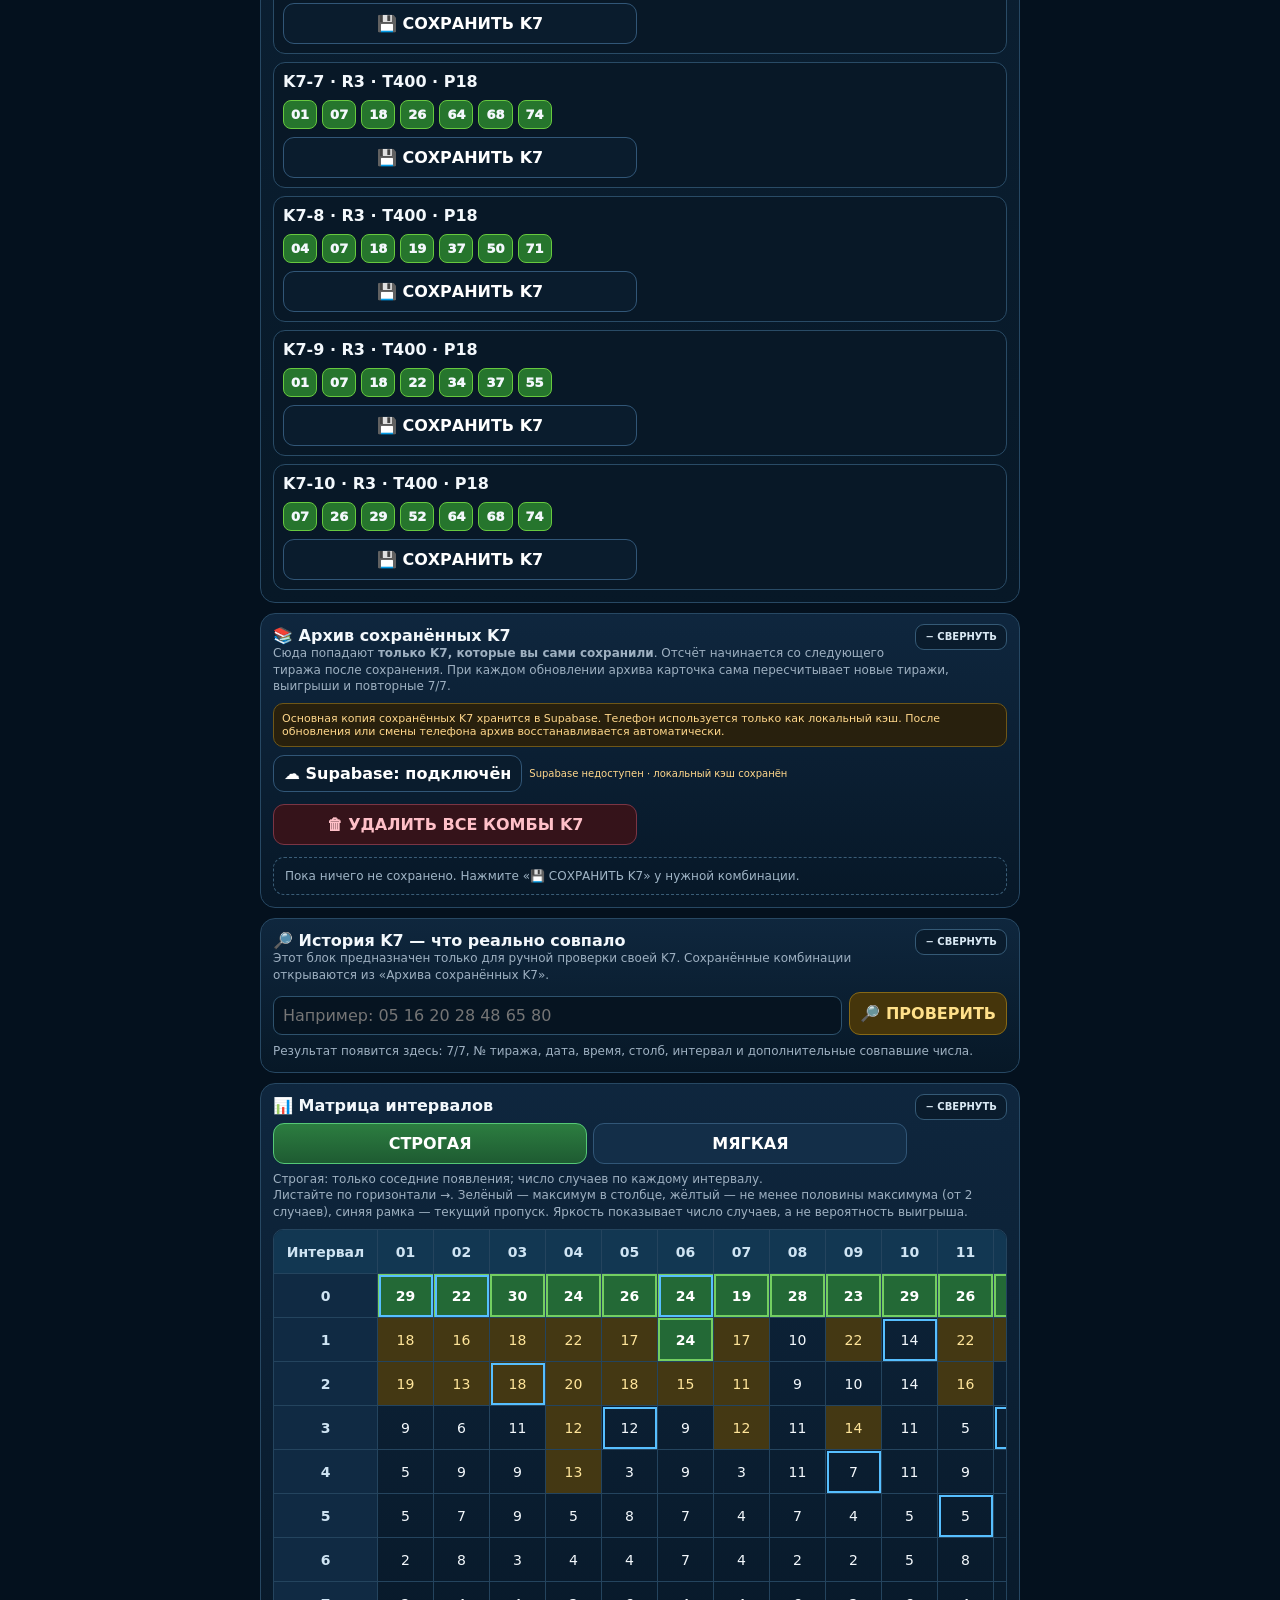
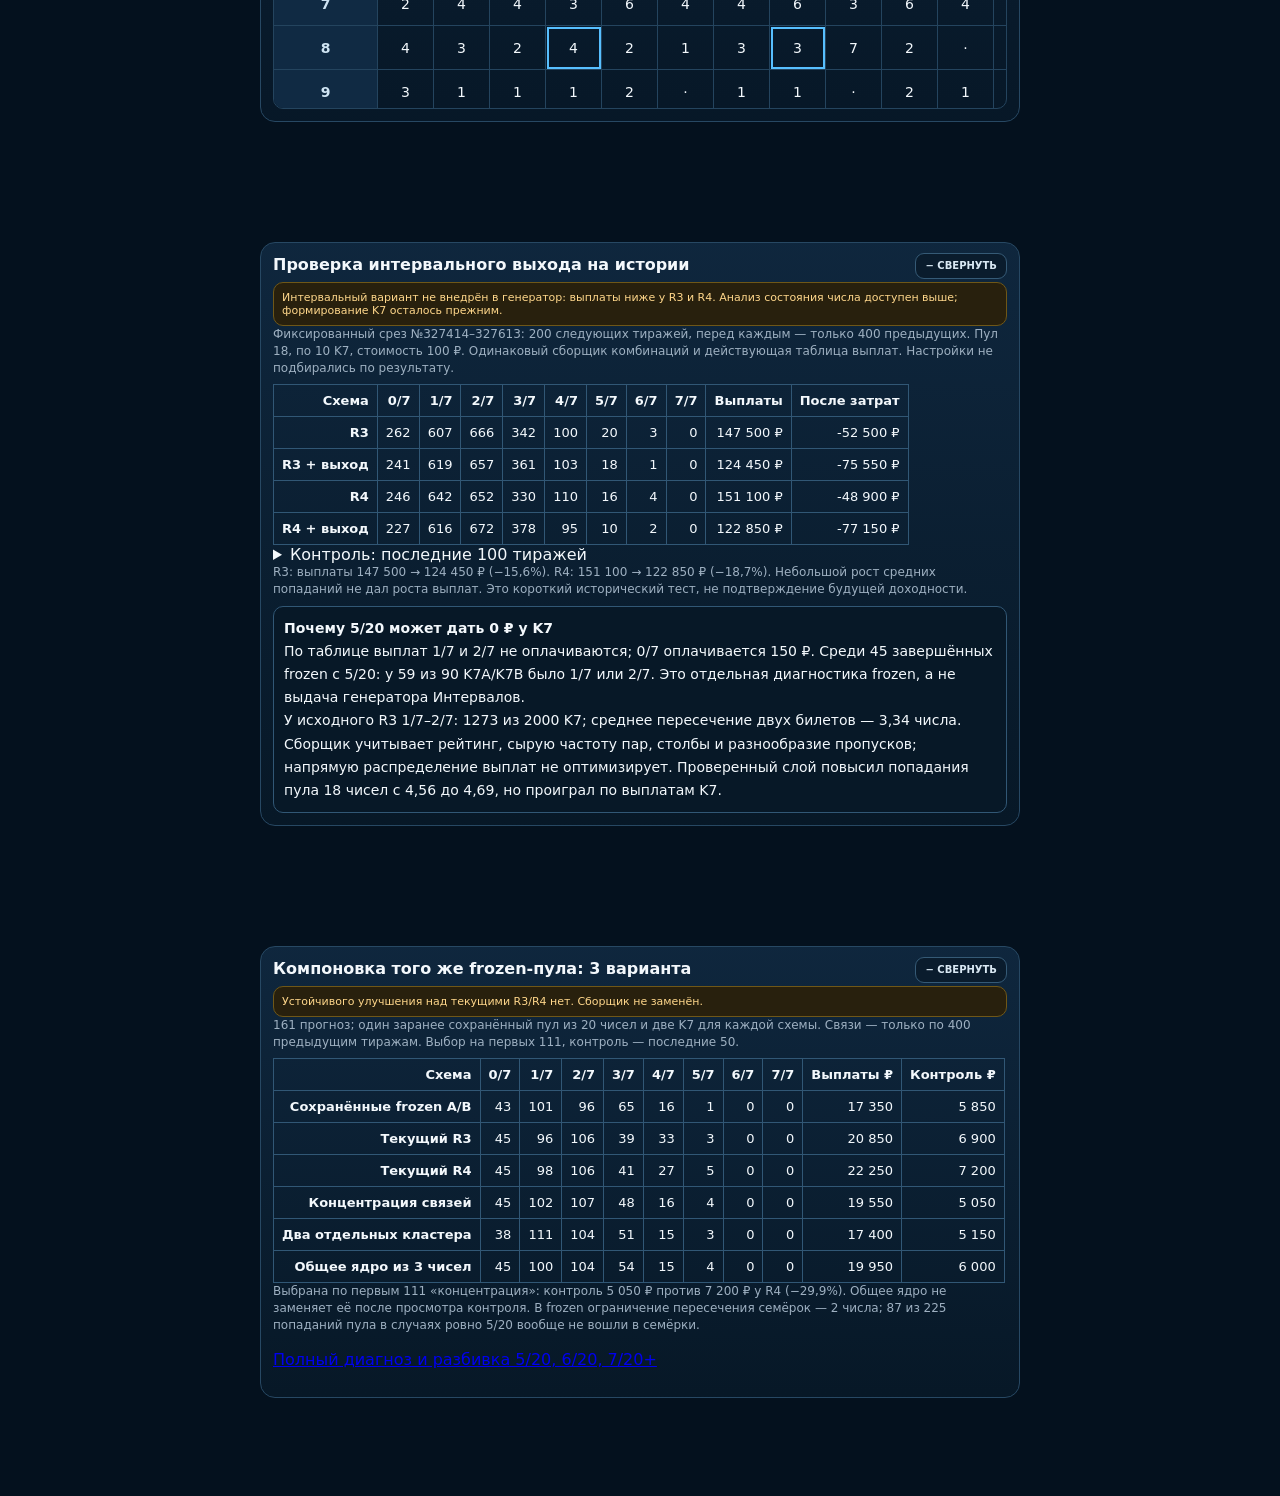
==== commit 4ce8d04f: "Add confirmed bulk delete for saved K7 archive in Intervals" ====
--- a/k7-interval-builder.html
+++ b/k7-interval-builder.html
@@ -97,6 +97,7 @@
   <div class="muted">Сюда попадают <b>только K7, которые вы сами сохранили</b>. Отсчёт начинается со следующего тиража после сохранения. При каждом обновлении архива карточка сама пересчитывает новые тиражи, выигрыши и повторные 7/7.</div>
   <div class="notice">Основная копия сохранённых K7 хранится в Supabase. Телефон используется только как локальный кэш. После обновления или смены телефона архив восстанавливается автоматически.</div>
   <div class="cloudBar"><button id="cloudSetup" class="ghost">☁ Supabase: подключён</button><span id="cloudStatus" class="cloudStatus">Supabase: подготовка архива…</span></div>
+  <div class="savedActions" style="margin:12px 0"><button type="button" id="clearSavedK7" class="danger">🗑 УДАЛИТЬ ВСЕ КОМБЫ K7</button></div>
   <div id="savedArchive" class="savedArchive"></div>
  </div>
 
@@ -383,6 +384,34 @@
  if(!(await cloudDelete(key)))return false;
  await writeSaved(readSaved().filter(x=>x.key!==key));renderSavedArchive();renderCombos(LAST_COMBOS);return true;
 }
+let K7_CLEAR_BUSY=false;
+async function clearAllSavedK7(){
+ if(K7_CLEAR_BUSY)return;
+ const items=[...readSaved()];
+ if(!items.length){alert('Архив K7 уже пуст.');return;}
+ if(!confirm('Удалить ВСЕ '+items.length+' сохранённых K7 из Supabase и с телефона? Действие необратимо. Архив тиражей COMBO не затрагивается.'))return;
+ K7_CLEAR_BUSY=true;
+ const button=$('clearSavedK7');
+ if(button){button.disabled=true;button.textContent='Удаляю K7: 0/'+items.length;}
+ let deleted=0;
+ try{
+  for(const item of items){
+   if(!(await cloudDelete(item.key)))break;
+   await writeSaved(readSaved().filter(x=>x.key!==item.key));
+   deleted++;
+   if(button)button.textContent='Удаляю K7: '+deleted+'/'+items.length;
+  }
+  renderSavedArchive();renderCombos(LAST_COMBOS);
+  if(deleted===items.length)alert('Архив сохранённых K7 очищен в Supabase и на телефоне. Можно сохранять новые комбинации.');
+  else alert('Удалено '+deleted+' из '+items.length+'. Остальные сохранены; проверьте соединение и повторите.');
+ }catch(e){
+  console.error('K7 bulk delete:',e);
+  alert('Очистка прервана после '+deleted+' из '+items.length+'. Остальные K7 сохранены. '+String(e.message||e));
+ }finally{
+  K7_CLEAR_BUSY=false;
+  if(button){button.disabled=false;button.textContent='🗑 УДАЛИТЬ ВСЕ КОМБЫ K7';}
+ }
+}
 function hitCount(nums,d){const set=new Set((d.balls||[]).map(Number));return nums.reduce((a,n)=>a+(set.has(n)?1:0),0)}
 function rub(n){return Number(n||0).toLocaleString('ru-RU')+' ₽'}
 function renderSavedArchive(){
@@ -538,7 +567,7 @@
 $('build').onclick=build;$('checkK7').onclick=()=>{const n=parseK7();if(n)checkK7(n)};
 $('mStrict').onclick=()=>{MATRIX_MODE='strict';renderMatrix()};$('mSoft').onclick=()=>{MATRIX_MODE='soft';renderMatrix()};
 $('refresh').onclick=()=>location.replace(location.pathname+'?v='+Date.now());$('back').onclick=()=>location.href='./';
-$('cloudSetup').onclick=setupCloud;
+$('cloudSetup').onclick=setupCloud;$('clearSavedK7').onclick=clearAllSavedK7;
 load();
 </script>
 <script src="./k7-supabase-cloud-v19.js?v=4"></script>
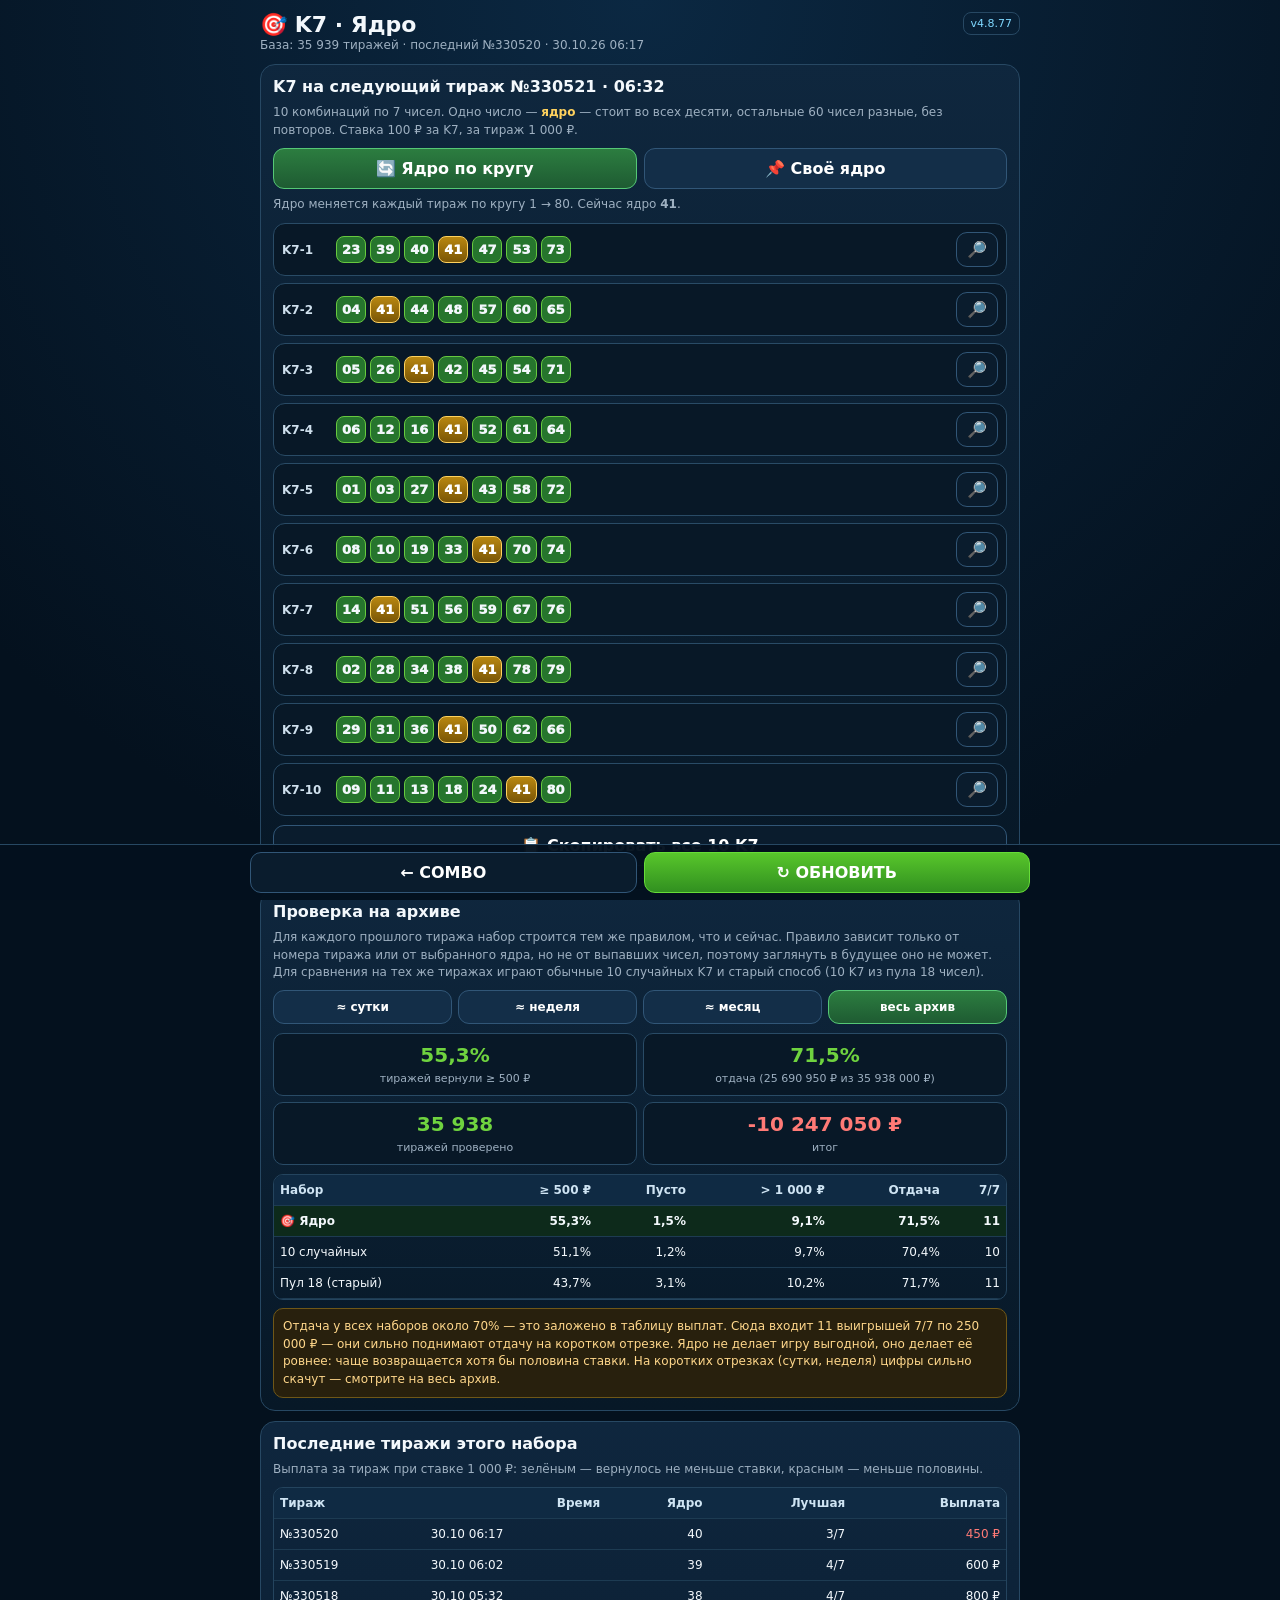
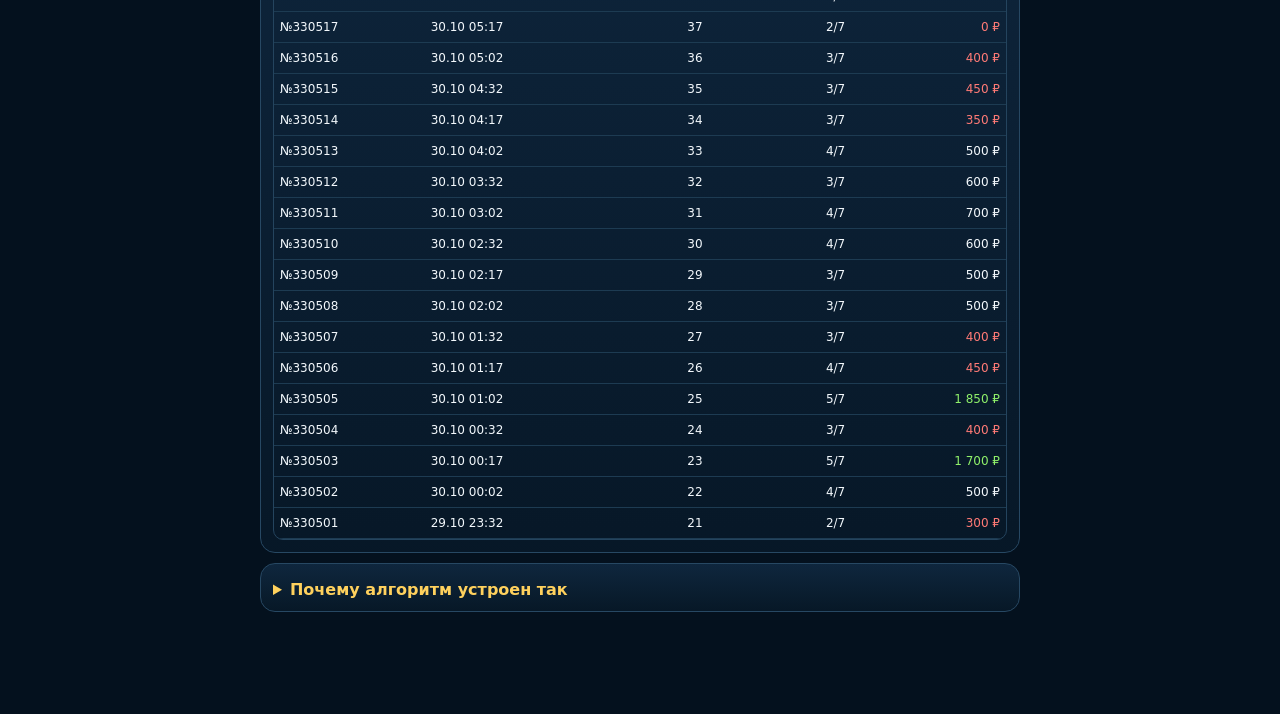
==== commit e0b2321e: "COMBO: раздел «Интервалы» заменён на «K7 · Ядро» (v4.8.77) Старый подбор K7 по интервалам удалён цел" ====
--- a/k7-interval-builder.html
+++ b/k7-interval-builder.html
@@ -4,572 +4,219 @@
 <meta charset="utf-8">
 <meta name="viewport" content="width=device-width,initial-scale=1,viewport-fit=cover">
 <meta name="theme-color" content="#061321">
-<title>K7 · Интервалы → комбы</title>
+<title>K7 · Ядро</title>
 <style>
-:root{--bg:#04111e;--p:#0c2135;--line:#274863;--text:#f3f8fc;--muted:#9eb0c1;--green:#6fd33f;--gold:#ffbd23;--blue:#35a9ff;--red:#ff5c58}
-*{box-sizing:border-box}body{margin:0;background:radial-gradient(circle at top,#0b2842 0,#04111e 38%);color:var(--text);font-family:system-ui,-apple-system,Segoe UI,Roboto,sans-serif;min-height:100vh}
-.app{max-width:780px;margin:auto;padding:12px 10px 88px}.top{display:flex;gap:10px;align-items:center;justify-content:space-between}.top h1{font-size:21px;margin:0}
-.ver{font-size:11px;color:#7fd8ff;border:1px solid var(--line);border-radius:8px;padding:4px 7px}.card{background:linear-gradient(180deg,rgba(15,39,62,.98),rgba(7,24,39,.98));border:1px solid var(--line);border-radius:15px;padding:12px;margin:10px 0}
-.muted{font-size:12px;color:var(--muted);line-height:1.4}.notice{font-size:11px;color:#ffd78b;background:#28200d;border:1px solid #6f5717;border-radius:10px;padding:8px;margin-top:8px}
-button,select,input{font:inherit}button{border:1px solid #315677;border-radius:11px;background:#132e48;color:#fff;font-weight:850;padding:10px;cursor:pointer}.primary{background:linear-gradient(180deg,#58c62b,#319020);border-color:#66dd38}.ghost{background:#0a1c2d}.gold{background:#45350b;border-color:#876916;color:#ffe08a}
-.controls{display:grid;grid-template-columns:1fr 1fr;gap:7px;margin-top:9px}.controls label{font-size:11px;color:var(--muted)}select,input{width:100%;margin-top:4px;background:#061421;color:#fff;border:1px solid #2e526d;border-radius:9px;padding:9px}
-.stats{display:grid;grid-template-columns:repeat(4,1fr);gap:6px;margin-top:8px}.stat{background:#081827;border:1px solid #294b66;border-radius:10px;padding:8px;text-align:center}.stat b{display:block;color:var(--green);font-size:18px}.stat span{font-size:10px;color:var(--muted)}
-.rules{display:grid;gap:7px;margin-top:9px}.rule{border:1px solid #294b66;background:#081827;border-radius:10px;padding:9px}.rule b{color:#dceeff}.rule strong{color:var(--gold)}
-.rank{display:grid;gap:5px;margin-top:8px}.rrow{display:grid;grid-template-columns:38px 42px 48px 1fr;gap:5px;align-items:center;padding:8px;border:1px solid #24445e;border-radius:10px;background:#071827;font-size:11px}.rnum{font-size:17px;font-weight:950}.rscore{font-weight:950;color:var(--gold)}.meta{color:#a8bdce;line-height:1.3}.signal{font-weight:950}.signal.h{color:#7ff158}.signal.m{color:#ffd15d}.signal.l{color:#8fa4b7}
-.combos{display:grid;gap:8px;margin-top:9px}.combo{border:1px solid #294b66;background:#081827;border-radius:12px;padding:9px}.comboTop{display:flex;justify-content:space-between;gap:8px;align-items:center}.nums{display:flex;gap:5px;flex-wrap:wrap}.n{padding:6px 7px;border-radius:8px;background:#26752d;border:1px solid #67c93f;font-weight:950;font-size:13px}.badge{font-size:10px;color:#a9c0d2}.detail{font-size:10px;color:#9fb4c5;line-height:1.5;margin-top:7px}.comboBtns{display:grid;grid-template-columns:1fr 1fr;gap:6px;margin-top:8px}
-.k7input{display:grid;grid-template-columns:1fr auto;gap:7px}.occ{display:grid;gap:6px;margin-top:8px}.occRow{display:grid;grid-template-columns:74px 1fr auto;gap:6px;align-items:center;padding:8px;border:1px solid #294b66;border-radius:10px;background:#081827;font-size:11px}.occDraw{font-weight:950}.occMeta{color:#b8c9d8;line-height:1.3}.occGap{color:var(--gold);font-weight:950;text-align:right}
-.matrixBtns{display:grid;grid-template-columns:1fr 1fr;gap:6px;margin-top:8px}.matrixBtns button.active{background:linear-gradient(180deg,#2c7d40,#1e5b32);border-color:#55c876}
-.matrixWrap{overflow:auto;border:1px solid #24445e;border-radius:10px;margin-top:8px}.matrix{border-collapse:collapse;min-width:740px;width:100%;font-size:10px}.matrix th,.matrix td{border:1px solid #24445e;padding:5px;text-align:center}.matrix th{background:#0f2a43;color:#cfe4f3;position:sticky;top:0}.matrix td.hot{background:#174c36;color:#fff;font-weight:900}.matrix td.warm{background:#3d3513;color:#ffe59a}
-.footer{position:fixed;left:0;right:0;bottom:0;background:rgba(4,17,30,.97);border-top:1px solid #274863;padding:7px}.footerIn{max-width:780px;margin:auto;display:grid;grid-template-columns:1fr 1fr;gap:7px}.err{color:#ffb6b6}.ok{color:#9af274}
-@media(max-width:520px){.controls{grid-template-columns:1fr}.stats{grid-template-columns:repeat(2,1fr)}.rrow{grid-template-columns:34px 40px 44px 1fr}.comboBtns{grid-template-columns:1fr}.k7input{grid-template-columns:1fr}.occRow{grid-template-columns:68px 1fr auto}}
-
-.checkCard{scroll-margin-top:12px}.selectedK7{display:none;margin:9px 0;padding:9px;border:1px solid #4f7da0;border-radius:10px;background:#0a2135}.selectedK7.on{display:block}.selectedK7 b{display:block;margin-bottom:5px}.occSummary{padding:10px;border:1px solid #2c5675;border-radius:11px;background:#0b2032;font-size:12px;line-height:1.4}.occCard{border:1px solid #294b66;background:#081827;border-radius:12px;padding:10px}.occHead{display:flex;align-items:flex-start;justify-content:space-between;gap:10px}.occDraw{font-weight:950;font-size:16px}.occWhen{color:#b8c9d8;font-size:11px;line-height:1.35;margin-top:2px}.occGap{color:var(--gold);font-weight:950;text-align:right;font-size:12px;white-space:nowrap}.matchLine{margin-top:8px;font-size:11px;color:#cfe0ed}.ballRow{display:flex;flex-wrap:wrap;gap:4px;margin-top:5px}.ball{min-width:29px;text-align:center;padding:4px 5px;border-radius:7px;background:#0d2538;border:1px solid #294b66;color:#bcd0df;font-size:11px;font-weight:800}.ball.k7{background:linear-gradient(180deg,#4a9e26,#236d22);border-color:#7ade5a;color:#fff}.ball.extra{background:linear-gradient(180deg,#a37b11,#6b4e08);border-color:#e2bd42;color:#fff}.expandBox{margin-top:8px;padding:7px 8px;border-radius:9px;background:#0a1c2d;border:1px solid #294b66;font-size:11px;line-height:1.45;color:#c7d8e5}.expandBox strong{color:var(--gold)}
-
-.savedArchive{display:grid;gap:9px;margin-top:10px}.savedEmpty{padding:11px;border:1px dashed #3a5d77;border-radius:11px;color:#9fb4c5;font-size:12px}.savedItem{border:1px solid #315775;background:#071827;border-radius:13px;padding:10px}.savedTop{display:flex;justify-content:space-between;gap:8px;align-items:flex-start}.savedTitle{font-size:16px;font-weight:950}.savedMeta{font-size:10px;color:#9fb4c5;line-height:1.45;margin-top:3px}.savedStats{display:grid;grid-template-columns:repeat(3,1fr);gap:6px;margin-top:8px}.savedStat{background:#0a2134;border:1px solid #294b66;border-radius:9px;padding:7px;text-align:center}.savedStat b{display:block;font-size:16px;color:#7ff158}.savedStat span{font-size:9px;color:#9fb4c5}.hitDist{margin-top:8px;padding:7px 8px;border-radius:9px;background:#0a1b2b;border:1px solid #284a65;font-size:10px;color:#c9d8e4;line-height:1.5}.savedActions{display:grid;grid-template-columns:1fr 1fr;gap:6px;margin-top:8px}.danger{background:#35131a;border-color:#7b3544;color:#ffc0c8}.saveBtn.saved{background:#153a22;border-color:#3b8850;color:#9af274}.wins{margin-top:8px}.wins summary{cursor:pointer;font-weight:900;color:#ffd15d}.winRow{display:grid;grid-template-columns:52px 1fr auto;gap:6px;padding:7px 0;border-top:1px solid #1d3b52;font-size:10px}.winRow:first-of-type{margin-top:5px}.winHit{font-weight:950;color:#7ff158}.winMoney{font-weight:950;color:#ffd15d;white-space:nowrap}.full7tag{display:inline-block;margin-left:5px;padding:1px 5px;border-radius:6px;background:#4c2b08;border:1px solid #9b6b1a;color:#ffe29b;font-size:9px}.savedNums{display:flex;gap:4px;flex-wrap:wrap;margin-top:7px}.savedNums .n{padding:5px 6px}
-
-.sectionToggle{float:right;margin:-2px 0 8px 8px;padding:7px 9px;border-radius:9px;background:#0a1c2d;border:1px solid #355a76;color:#d9e8f3;font-size:10px;font-weight:900;line-height:1;white-space:nowrap}
-.card.collapsed{padding-bottom:10px}
-.card.collapsed > *:not(.sectionToggle):not(.sectionTitleKeep){display:none!important}
-.card.collapsed .sectionToggle{margin-bottom:0}
-.sectionTitleKeep{display:inline-block;max-width:70%}
-@media(max-width:520px){.sectionToggle{font-size:9px;padding:7px 8px}.sectionTitleKeep{max-width:64%}}
-
-.matrixWrap{max-height:480px;overflow:auto;overscroll-behavior:contain;position:relative;-webkit-overflow-scrolling:touch}
-.matrix{border-collapse:separate;border-spacing:0;table-layout:fixed;width:max-content;min-width:0;font-size:14px}
-.matrix th,.matrix td{min-width:56px;width:56px;height:44px;padding:8px;border-width:0 1px 1px 0}
-.matrix thead th{position:sticky;top:0;z-index:3;background:#123752}
-.matrix tbody th{position:sticky;left:0;top:auto;z-index:2;background:#102a43}
-.matrix th:first-child{min-width:104px;width:104px}
-.matrix thead th:first-child{left:0;z-index:4}
-.matrix td.hot{background:#236936;box-shadow:inset 0 0 0 2px #74cf61;color:#fff}
-.matrix td.warm{background:#443813;color:#ffe59a}
-.matrix td.current{outline:2px solid #57bfff;outline-offset:-3px}
-.exitState{font-size:14px;line-height:1.65;padding:10px;margin-top:8px;background:#071827;border:1px solid #315775;border-radius:10px}
-.exitState strong{color:#ffe08a}.exitState .muted{margin-top:7px}.backtestWrap{overflow:auto;margin-top:8px}.backtestTable{border-collapse:collapse;white-space:nowrap;font-size:13px}.backtestTable th,.backtestTable td{padding:8px;border:1px solid #315775;text-align:right}
-.cloudBar{display:flex;gap:7px;align-items:center;flex-wrap:wrap;margin-top:8px}.cloudBar button{padding:8px 10px}.cloudStatus{font-size:10px;color:#9fb4c5}.cloudStatus.ok{color:#9af274}.cloudStatus.warn{color:#ffd78b}.cloudStatus.err{color:#ffb6b6}
+:root{--bg:#04111e;--line:#274863;--text:#f3f8fc;--muted:#9eb0c1;--green:#6fd33f;--gold:#ffbd23;--red:#ff7a76}
+*{box-sizing:border-box}
+body{margin:0;background:radial-gradient(circle at top,#0b2842 0,#04111e 38%);color:var(--text);font-family:system-ui,-apple-system,Segoe UI,Roboto,sans-serif;min-height:100vh}
+.app{max-width:780px;margin:auto;padding:12px 10px 92px}
+.top{display:flex;gap:10px;align-items:flex-start;justify-content:space-between}
+.top h1{font-size:22px;margin:0}
+.ver{font-size:11px;color:#7fd8ff;border:1px solid var(--line);border-radius:8px;padding:4px 7px;white-space:nowrap}
+.card{background:linear-gradient(180deg,rgba(15,39,62,.98),rgba(7,24,39,.98));border:1px solid var(--line);border-radius:15px;padding:12px;margin:10px 0}
+.card h2{font-size:16px;margin:0 0 6px;line-height:1.3}
+.muted{font-size:12px;color:var(--muted);line-height:1.45}
+.note{font-size:12px;color:#ffd78b;background:#28200d;border:1px solid #6f5717;border-radius:10px;padding:9px;margin-top:8px;line-height:1.45}
+.good{font-size:12px;color:#c9f7b4;background:#10301b;border:1px solid #2f7a3f;border-radius:10px;padding:9px;margin-top:8px;line-height:1.45}
+button,input{font:inherit}
+button{border:1px solid #315677;border-radius:11px;background:#132e48;color:#fff;font-weight:850;padding:10px;cursor:pointer}
+button.active{background:linear-gradient(180deg,#2c7d40,#1e5b32);border-color:#55c876}
+.primary{background:linear-gradient(180deg,#58c62b,#319020);border-color:#66dd38}
+.ghost{background:#0a1c2d}
+input{width:100%;background:#061421;color:#fff;border:1px solid #2e526d;border-radius:9px;padding:9px;font-size:16px}
+.seg{display:grid;grid-template-columns:1fr 1fr;gap:7px;margin-top:9px}
+.coreRow{display:grid;grid-template-columns:1fr auto;gap:7px;margin-top:8px;align-items:center}
+.coreRow[hidden]{display:none}
+.tickets{display:grid;gap:7px;margin-top:10px}
+.ticket{display:grid;grid-template-columns:48px 1fr 42px;gap:6px;align-items:center;border:1px solid #294b66;background:#081827;border-radius:12px;padding:8px}
+.ticket b{font-size:12px;color:#cfe0ed}
+.nums{display:flex;gap:4px;flex-wrap:wrap}
+.n{min-width:30px;text-align:center;padding:5px 5px;border-radius:8px;background:#26752d;border:1px solid #67c93f;font-weight:950;font-size:13px}
+.n.core{background:linear-gradient(180deg,#b88710,#7a5606);border-color:#ffd25e;color:#fff}
+.hist{padding:7px 0;font-size:16px;background:#0a1c2d;width:42px}
+.tools{display:grid;grid-template-columns:1fr;gap:7px;margin-top:9px}
+.periods{display:grid;grid-template-columns:repeat(4,1fr);gap:6px;margin-top:9px}
+.periods button{padding:9px 4px;font-size:12px}
+.tableWrap{overflow-x:auto;margin-top:9px;border:1px solid #24445e;border-radius:10px}
+table{border-collapse:collapse;width:100%;font-size:12px}
+th,td{border-bottom:1px solid #1d3b52;padding:8px 6px;text-align:right;white-space:nowrap}
+th:first-child,td:first-child{text-align:left}
+thead th{background:#0f2a43;color:#cfe4f3;font-weight:800}
+tr.main td{background:#0d2a1b;font-weight:850}
+.plus{color:#8ff06a}.minus{color:var(--red)}
+.stats{display:grid;grid-template-columns:repeat(2,1fr);gap:6px;margin-top:9px}
+.stat{background:#081827;border:1px solid #294b66;border-radius:10px;padding:9px;text-align:center}
+.stat b{display:block;color:var(--green);font-size:20px}
+.stat span{font-size:11px;color:var(--muted)}
+.stat b.minus{color:var(--red)}.stat b.plus{color:#8ff06a}
+.log td:nth-child(2){text-align:left}
+details summary{cursor:pointer;font-weight:900;color:#ffd15d;margin-top:4px}
+.footer{position:fixed;left:0;right:0;bottom:0;background:rgba(4,17,30,.97);border-top:1px solid #274863;padding:7px calc(7px + env(safe-area-inset-right)) calc(7px + env(safe-area-inset-bottom)) calc(7px + env(safe-area-inset-left))}
+.footerIn{max-width:780px;margin:auto;display:grid;grid-template-columns:1fr 1fr;gap:7px}
+.err{color:#ffb6b6}
+@media(max-width:420px){.ticket{grid-template-columns:40px 1fr 40px;padding:7px}.ticket b{font-size:11px}.n{min-width:28px;padding:5px 3px;font-size:12px}.hist{width:40px}.periods button{font-size:11px}th,td{padding:7px 5px}}
 </style>
 </head>
 <body>
 <div class="app">
- <div class="top"><div><h1>🔁 K7 · Интервалы → комбы</h1><div class="muted" id="db">Загрузка архива…</div></div><div class="ver">LAB v1.9.2</div></div>
-
- <div class="card">
-  <b>Правильная логика интервалов</b>
-  <div class="rules">
-   <div class="rule"><b>Строгий режим</b><div class="muted">Считает только соседние появления числа: 1→2, 2→3, 3→4. Интервал <strong>0</strong> — число вышло в двух соседних тиражах.</div></div>
-   <div class="rule"><b>Мягкий режим</b><div class="muted">Считает <strong>все пары появлений</strong>: кроме соседних добавляет 1→3, 1→4, 2→4 и т.д. Это не «±1», а плотная картина общего ритма числа.</div></div>
-   <div class="rule"><b>Фильтр частоты</b><div class="muted">Интервальный сигнал усиливается, если число само по себе достаточно часто встречалось в выбранном архивном окне.</div></div>
+ <div class="top"><div><h1>🎯 K7 · Ядро</h1><div class="muted" id="db">Загрузка архива…</div></div><span class="ver" id="ver">COMBO</span></div>
+
+ <div class="card">
+  <h2 id="nextTitle">K7 на следующий тираж</h2>
+  <div class="muted">10 комбинаций по 7 чисел. Одно число — <b style="color:#ffd25e">ядро</b> — стоит во всех десяти, остальные 60 чисел разные, без повторов. Ставка 100 ₽ за K7, за тираж 1 000 ₽.</div>
+  <div class="seg">
+   <button id="modeAuto" type="button">🔄 Ядро по кругу</button>
+   <button id="modePin" type="button">📌 Своё ядро</button>
   </div>
-  <div class="notice">Это отдельная лабораторная страница. В основное приложение COMBO ничего не встроено и его файлы интерфейса не меняются.</div>
- </div>
-
- <div class="card">
-  <b id="nextK7Title">K7 НА СЛЕДУЮЩИЙ ТИРАЖ</b>
-  <div class="muted">Расчёт делается только по известным тиражам до следующего тиража. Основной параметр — текущий пропуск числа и его исторические совпадения в строгой/мягкой матрице.</div>
-  <div class="controls">
-   <label>Глубина архива<input id="window" type="number" inputmode="numeric" min="1" step="1" value="400" placeholder="Например 137"><span id="windowHint" class="muted" style="display:block;margin-top:4px">Можно указать любое число тиражей</span></label>
-   <label>Пул кандидатов<input id="pool" type="number" inputmode="numeric" min="7" max="80" step="1" value="18" placeholder="Например 18"><span class="muted" style="display:block;margin-top:4px">Свободно: от 7 до 80 чисел. Чем больше пул, тем шире выбор генератора.</span></label>
-   <label>Режим генератора<select id="mode"><option value="strict">R1 · Строгий + частота</option><option value="soft">R2 · Мягкий + частота</option><option value="combo" selected>R3 · Строгий + мягкий + частота</option><option value="balance">R4 · Комбо + пары + столбы</option></select></label>
-   <label>Сколько K7<input id="count" type="number" inputmode="numeric" min="1" step="1" value="10" placeholder="Например 23"><span class="muted" style="display:block;margin-top:4px">Свободное количество: 1, 2, 3, 10, 23…</span></label>
+  <div class="coreRow" id="coreRow" hidden>
+   <input id="coreInput" type="number" inputmode="numeric" min="1" max="80" step="1" aria-label="Ядро, число от 1 до 80">
+   <button id="coreApply" type="button" class="primary">Применить</button>
   </div>
-  <button id="build" class="primary" style="width:100%;margin-top:9px">СФОРМИРОВАТЬ K7</button>
-  <div id="summary" class="stats"></div>
- </div>
-
- <div class="card">
-  <b>🔥 Рейтинг чисел сейчас</b>
-  <div class="muted">Тек. инт. — сколько тиражей пропущено после последнего появления. «Стр.» — сколько раз этот интервал закрывался между соседними появлениями. «Мяг.» — сколько раз он встречался среди всех пар.</div>
-  <div id="rank" class="rank"></div>
-  <h3>Состояние числа → следующий выход</h3>
-  <label>Число для анализа<select id="exitNumber" aria-label="Число для анализа интервального выхода"></select></label>
-  <div id="exitState" class="exitState"></div>
- </div>
-
- <div class="card">
-  <b id="readyK7Title">🎯 ГОТОВЫЕ K7 НА СЛЕДУЮЩИЙ ТИРАЖ</b>
-  <div class="muted">Готовая K7 ещё не имеет истории. Для наблюдения вперёд нажмите <b>«СОХРАНИТЬ K7»</b>. Только после сохранения комбинация попадёт в архив, и отсчёт начнётся со следующего тиража.</div>
-  <div id="combos" class="combos"></div>
- </div>
-
-
- <div class="card" id="savedCard">
-  <b>📚 Архив сохранённых K7</b>
-  <div class="muted">Сюда попадают <b>только K7, которые вы сами сохранили</b>. Отсчёт начинается со следующего тиража после сохранения. При каждом обновлении архива карточка сама пересчитывает новые тиражи, выигрыши и повторные 7/7.</div>
-  <div class="notice">Основная копия сохранённых K7 хранится в Supabase. Телефон используется только как локальный кэш. После обновления или смены телефона архив восстанавливается автоматически.</div>
-  <div class="cloudBar"><button id="cloudSetup" class="ghost">☁ Supabase: подключён</button><span id="cloudStatus" class="cloudStatus">Supabase: подготовка архива…</span></div>
-  <div class="savedActions" style="margin:12px 0"><button type="button" id="clearSavedK7" class="danger">🗑 УДАЛИТЬ ВСЕ КОМБЫ K7</button></div>
-  <div id="savedArchive" class="savedArchive"></div>
- </div>
-
- <div class="card checkCard" id="checkCard">
-  <b>🔎 История K7 — что реально совпало</b>
-  <div class="muted">Этот блок предназначен только для ручной проверки своей K7. Сохранённые комбинации открываются из «Архива сохранённых K7».</div>
-  <div id="selectedK7" class="selectedK7"></div>
-  <div class="k7input" style="margin-top:8px"><input id="k7" placeholder="Например: 05 16 20 28 48 65 80"><button id="checkK7" class="gold">🔎 ПРОВЕРИТЬ</button></div>
-  <div id="occ" class="occ"><div class="muted">Результат появится здесь: 7/7, № тиража, дата, время, столб, интервал и дополнительные совпавшие числа.</div></div>
- </div>
-
- <div class="card">
-  <b>📊 Матрица интервалов</b>
-  <div class="matrixBtns"><button id="mStrict" class="active">СТРОГАЯ</button><button id="mSoft">МЯГКАЯ</button></div>
-  <div class="muted" id="matrixInfo" style="margin-top:7px">Строгая: только соседние появления.</div>
-  <div class="muted">Листайте по горизонтали →. Зелёный — максимум в столбце, жёлтый — не менее половины максимума (от 2 случаев), синяя рамка — текущий пропуск. Яркость показывает число случаев, а не вероятность выигрыша.</div>
-  <div id="matrix" class="matrixWrap" tabindex="0" role="region" aria-label="Матрица интервалов, горизонтальная и вертикальная прокрутка"></div>
+  <div class="muted" id="modeHint" style="margin-top:7px"></div>
+  <div class="tickets" id="tickets"></div>
+  <div class="tools"><button id="copyAll" type="button" class="ghost">📋 Скопировать все 10 K7</button></div>
+ </div>
+
+ <div class="card">
+  <h2>Проверка на архиве</h2>
+  <div class="muted">Для каждого прошлого тиража набор строится тем же правилом, что и сейчас. Правило зависит только от номера тиража или от выбранного ядра, но не от выпавших чисел, поэтому заглянуть в будущее оно не может. Для сравнения на тех же тиражах играют обычные 10 случайных K7 и старый способ (10 K7 из пула 18 чисел).</div>
+  <div class="periods" id="periods"></div>
+  <div class="stats" id="mainStats"></div>
+  <div class="tableWrap"><table id="cmp"></table></div>
+  <div class="note" id="honest"></div>
+ </div>
+
+ <div class="card">
+  <h2>Последние тиражи этого набора</h2>
+  <div class="muted">Выплата за тираж при ставке 1 000 ₽: зелёным — вернулось не меньше ставки, красным — меньше половины.</div><div class="tableWrap"><table class="log" id="log"></table></div>
+ </div>
+
+ <div class="card">
+  <details>
+   <summary>Почему алгоритм устроен так</summary>
+   <div class="muted" style="margin-top:8px">
+    <p><b>1. Угадать числа по истории нельзя.</b> Перед созданием раздела проверен 21 признак: пропуски и интервалы, частоты на 5–400 тиражах, связи с прошлым тиражом, соседние и зеркальные числа, столбы, цифровые корни. Модель училась на одной части архива и проверялась на другой. Результат — уровень случая: «лучшие» числа выпадают так же часто, как любые.</p>
+    <p><b>2. Средняя отдача у любого набора K7 одинаковая — около 70%.</b> На дистанции это минус примерно 30% от ставок, и выбор чисел это не меняет.</p>
+    <p><b>3. Меняется только то, как часто возвращаются деньги.</b> В таблице выплат 0 из 7 платит 150 ₽, больше ставки. Схема «одно общее ядро + по 6 своих чисел» чаще даёт билеты с нулём и чаще возвращает хотя бы половину ставки за тираж. Эту схему компьютер дважды нашёл сам, перебирая наборы, а проверка на реальных тиражах её подтвердила.</p>
+   </div>
+  </details>
  </div>
 </div>
-<div class="app"><div class="card" id="intervalBacktest"><b>Проверка интервального выхода на истории</b><div class="notice">Интервальный вариант не внедрён в генератор: выплаты ниже у R3 и R4. Анализ состояния числа доступен выше; формирование K7 осталось прежним.</div><div class="muted">Фиксированный срез №327414–327613: 200 следующих тиражей, перед каждым — только 400 предыдущих. Пул 18, по 10 K7, стоимость 100 ₽. Одинаковый сборщик комбинаций и действующая таблица выплат. Настройки не подбирались по результату.</div><div class="backtestWrap"><table class="backtestTable"><thead><tr><th>Схема</th><th>0/7</th><th>1/7</th><th>2/7</th><th>3/7</th><th>4/7</th><th>5/7</th><th>6/7</th><th>7/7</th><th>Выплаты</th><th>После затрат</th></tr></thead><tbody><tr><th>R3</th><td>262</td><td>607</td><td>666</td><td>342</td><td>100</td><td>20</td><td>3</td><td>0</td><td>147 500 ₽</td><td>-52 500 ₽</td></tr><tr><th>R3 + выход</th><td>241</td><td>619</td><td>657</td><td>361</td><td>103</td><td>18</td><td>1</td><td>0</td><td>124 450 ₽</td><td>-75 550 ₽</td></tr><tr><th>R4</th><td>246</td><td>642</td><td>652</td><td>330</td><td>110</td><td>16</td><td>4</td><td>0</td><td>151 100 ₽</td><td>-48 900 ₽</td></tr><tr><th>R4 + выход</th><td>227</td><td>616</td><td>672</td><td>378</td><td>95</td><td>10</td><td>2</td><td>0</td><td>122 850 ₽</td><td>-77 150 ₽</td></tr></tbody></table></div><details><summary>Контроль: последние 100 тиражей</summary><div class="backtestWrap"><table class="backtestTable"><thead><tr><th>Схема</th><th>0/7</th><th>1/7</th><th>2/7</th><th>3/7</th><th>4/7</th><th>5/7</th><th>6/7</th><th>7/7</th><th>Выплаты</th><th>После затрат</th></tr></thead><tbody><tr><th>R3</th><td>160</td><td>318</td><td>313</td><td>157</td><td>40</td><td>9</td><td>3</td><td>0</td><td>88 500 ₽</td><td>-11 500 ₽</td></tr><tr><th>R3 + выход</th><td>133</td><td>331</td><td>312</td><td>169</td><td>47</td><td>7</td><td>1</td><td>0</td><td>64 650 ₽</td><td>-35 350 ₽</td></tr><tr><th>R4</th><td>145</td><td>323</td><td>331</td><td>148</td><td>43</td><td>7</td><td>3</td><td>0</td><td>83 550 ₽</td><td>-16 450 ₽</td></tr><tr><th>R4 + выход</th><td>124</td><td>332</td><td>315</td><td>175</td><td>47</td><td>5</td><td>2</td><td>0</td><td>71 500 ₽</td><td>-28 500 ₽</td></tr></tbody></table></div></details><div class="muted">R3: выплаты 147 500 → 124 450 ₽ (−15,6%). R4: 151 100 → 122 850 ₽ (−18,7%). Небольшой рост средних попаданий не дал роста выплат. Это короткий исторический тест, не подтверждение будущей доходности.</div><div class="exitState"><b>Почему 5/20 может дать 0 ₽ у K7</b><br>По таблице выплат 1/7 и 2/7 не оплачиваются; 0/7 оплачивается 150 ₽. Среди 45 завершённых frozen с 5/20: у 59 из 90 K7A/K7B было 1/7 или 2/7. Это отдельная диагностика frozen, а не выдача генератора Интервалов.<br>У исходного R3 1/7–2/7: 1273 из 2000 K7; среднее пересечение двух билетов — 3,34 числа. Сборщик учитывает рейтинг, сырую частоту пар, столбы и разнообразие пропусков; напрямую распределение выплат не оптимизирует. Проверенный слой повысил попадания пула 18 чисел с 4,56 до 4,69, но проиграл по выплатам K7.</div></div></div>
-<div class="app"><div class="card" id="layoutBacktest"><b>Компоновка того же frozen-пула: 3 варианта</b><div class="notice">Устойчивого улучшения над текущими R3/R4 нет. Сборщик не заменён.</div><div class="muted">161 прогноз; один заранее сохранённый пул из 20 чисел и две K7 для каждой схемы. Связи — только по 400 предыдущим тиражам. Выбор на первых 111, контроль — последние 50.</div><div class="backtestWrap"><table class="backtestTable"><thead><tr><th>Схема</th><th>0/7</th><th>1/7</th><th>2/7</th><th>3/7</th><th>4/7</th><th>5/7</th><th>6/7</th><th>7/7</th><th>Выплаты ₽</th><th>Контроль ₽</th></tr></thead><tbody><tr><th>Сохранённые frozen A/B</th><td>43</td><td>101</td><td>96</td><td>65</td><td>16</td><td>1</td><td>0</td><td>0</td><td>17 350</td><td>5 850</td></tr><tr><th>Текущий R3</th><td>45</td><td>96</td><td>106</td><td>39</td><td>33</td><td>3</td><td>0</td><td>0</td><td>20 850</td><td>6 900</td></tr><tr><th>Текущий R4</th><td>45</td><td>98</td><td>106</td><td>41</td><td>27</td><td>5</td><td>0</td><td>0</td><td>22 250</td><td>7 200</td></tr><tr><th>Концентрация связей</th><td>45</td><td>102</td><td>107</td><td>48</td><td>16</td><td>4</td><td>0</td><td>0</td><td>19 550</td><td>5 050</td></tr><tr><th>Два отдельных кластера</th><td>38</td><td>111</td><td>104</td><td>51</td><td>15</td><td>3</td><td>0</td><td>0</td><td>17 400</td><td>5 150</td></tr><tr><th>Общее ядро из 3 чисел</th><td>45</td><td>100</td><td>104</td><td>54</td><td>15</td><td>4</td><td>0</td><td>0</td><td>19 950</td><td>6 000</td></tr></tbody></table></div><div class="muted">Выбрана по первым 111 «концентрация»: контроль 5 050 ₽ против 7 200 ₽ у R4 (−29,9%). Общее ядро не заменяет её после просмотра контроля. В frozen ограничение пересечения семёрок — 2 числа; 87 из 225 попаданий пула в случаях ровно 5/20 вообще не вошли в семёрки.</div><p><a href="./K7_LAYOUT_BACKTEST_RU.md">Полный диагноз и разбивка 5/20, 6/20, 7/20+</a></p></div></div>
-<div class="footer"><div class="footerIn"><button id="back" class="ghost">← COMBO</button><button id="refresh" class="primary">↻ ОБНОВИТЬ</button></div></div>
+<div class="footer"><div class="footerIn"><button id="back" class="ghost" type="button">← COMBO</button><button id="refresh" class="primary" type="button">↻ ОБНОВИТЬ</button></div></div>
 
 <script>
 'use strict';
+// ===== K7 · Ядро: алгоритм (без DOM — тот же код проверяется отдельно) =====
+const K7=(()=>{
+ const TICKETS=10,STAKE=100;
+ function mulberry32(a){return function(){a|=0;a=a+0x6D2B79F5|0;let t=Math.imul(a^a>>>15,1|a);t=t+Math.imul(t^t>>>7,61|t)^t;return((t^t>>>14)>>>0)/4294967296}}
+ function shuffled(list,seed){const a=list.slice(),r=mulberry32(seed);for(let i=a.length-1;i>0;i--){const j=Math.floor(r()*(i+1));[a[i],a[j]]=[a[j],a[i]]}return a}
+ const ALL=Array.from({length:80},(_,i)=>i+1);
+ function autoCore(draw){return((Number(draw)-1)%80+80)%80+1}
+ // Ядро во всех 10 K7 + 60 разных чисел по 6 в каждой K7.
+ function coreSet(draw,pinned){
+  const core=pinned?Number(pinned):autoCore(draw),seed=pinned?100003+core:Number(draw);
+  const rest=shuffled(ALL.filter(n=>n!==core),seed);
+  const tickets=[];for(let i=0;i<TICKETS;i++)tickets.push([core,...rest.slice(i*6,i*6+6)].sort((a,b)=>a-b));
+  return {core,tickets};
+ }
+ // Сравнение: 10 независимых случайных K7.
+ function randomSet(draw){const r=mulberry32(Number(draw)*7+1),t=[];for(let i=0;i<TICKETS;i++){const a=ALL.slice();for(let k=0;k<7;k++){const j=k+Math.floor(r()*(80-k));[a[k],a[j]]=[a[j],a[k]]}t.push(a.slice(0,7).sort((x,y)=>x-y))}return t}
+ // Сравнение: старый способ — 10 K7 из пула 18 чисел.
+ function pool18Set(draw){const r=mulberry32(Number(draw)*13+5),p=ALL.slice();for(let k=0;k<18;k++){const j=k+Math.floor(r()*(80-k));[p[k],p[j]]=[p[j],p[k]]}const pool=p.slice(0,18),t=[];for(let i=0;i<TICKETS;i++){const a=pool.slice();for(let k=0;k<7;k++){const j=k+Math.floor(r()*(18-k));[a[k],a[j]]=[a[j],a[k]]}t.push(a.slice(0,7).sort((x,y)=>x-y))}return t}
+ function playDraw(tickets,balls,pay){const on=new Uint8Array(81);for(const b of balls)on[Number(b)]=1;let total=0,best=0;const hits=tickets.map(t=>{let h=0;for(const n of t)h+=on[n];total+=Number(pay[h]||0);if(h>best)best=h;return h});return {total,best,hits}}
+ function summarize(rows){
+  const n=rows.length,cost=n*TICKETS*STAKE;let paid=0,half=0,empty=0,plus=0,six=0,seven=0;
+  for(const r of rows){paid+=r.total;if(r.total>=TICKETS*STAKE/2)half++;if(r.total===0)empty++;if(r.total>TICKETS*STAKE)plus++;for(const h of r.hits){if(h===6)six++;if(h===7)seven++}}
+  return {n,cost,paid,net:paid-cost,ret:cost?paid/cost:0,half:n?half/n:0,empty:n?empty/n:0,plus:n?plus/n:0,six,seven};
+ }
+ function backtest(draws,pinned,pay,from=1){
+  const rows={core:[],random:[],pool18:[]};
+  for(let i=Math.max(1,from);i<draws.length;i++){
+   const d=draws[i],balls=d.balls||[];
+   const c=coreSet(d.draw,pinned);
+   rows.core.push({draw:d.draw,date:d.date,time:d.time,core:c.core,...playDraw(c.tickets,balls,pay)});
+   rows.random.push(playDraw(randomSet(d.draw),balls,pay));
+   rows.pool18.push(playDraw(pool18Set(d.draw),balls,pay));
+  }
+  return rows;
+ }
+ return {TICKETS,STAKE,mulberry32,autoCore,coreSet,randomSet,pool18Set,playDraw,summarize,backtest};
+})();
+if(typeof module==='object'&&module.exports)module.exports=K7;
+
+// ===== Страница =====
+if(typeof document!=='undefined'){
 const $=id=>document.getElementById(id),fmt=n=>String(n).padStart(2,'0');
-const K7_LEGACY_KEY='k7IntervalLabSavedV1',K7_DB_NAME='k7IntervalLabDB',K7_DB_STORE='savedK7';
-const K7_CLOUD_FILE='data/k7-saved-cloud.json',K7_CLOUD_REPO='arsazet17/pozitron-combo-v1',K7_CLOUD_WORKFLOW='k7-cloud-store.yml',K7_CLOUD_TOKEN_KEY='k7GithubActionsTokenV1';
-let SAVED_CACHE=[],CLOUD_STATE={items:[],deleted:[],updatedAt:null};
-let DRAWS=[],STATS=[],CURRENT_DRAWS=[],MATRIX_MODE='strict',PAYOUT7={0:150,3:100,4:200,5:1200,6:10000,7:250000};
-function uniq(a){return [...new Set(a)]}
-function colOf(n){return((Number(n)-1)%10)+1}
-function drawCol(d){const c=Number(d?.column);return Number.isInteger(c)&&c>=1&&c<=10?c:'—'}
-function nextKenoDrawInfo(last){
- const draw=Number(last?.draw||0)+1;
- const m=String(last?.time||'').match(/^(\d{1,2}):(\d{2})$/);
- if(!m)return {draw,time:'—'};
- let h=Number(m[1]),min=Number(m[2]);
- if(min<17)min=17;
- else if(min<32)min=32;
- else{min=2;h=(h+1)%24}
- return {draw,time:String(h).padStart(2,'0')+':'+String(min).padStart(2,'0')};
-}
-function updateNextK7Title(last){
- const el=$('nextK7Title');if(!el)return;
- const n=nextKenoDrawInfo(last);
- const label=`K7 НА СЛЕДУЮЩИЙ ТИРАЖ №${n.draw} · ${n.time}`;
- el.textContent=label;
- const ready=$('readyK7Title');if(ready)ready.textContent=`🎯 ГОТОВЫЕ K7 НА СЛЕДУЮЩИЙ ТИРАЖ №${n.draw} · ${n.time}`;
-}
-function countsOf(a){const o={};for(const x of a)o[x]=(o[x]||0)+1;return o}
-function clamp(v,a,b){return Math.max(a,Math.min(b,v))}
+const rub=n=>Math.round(Number(n)||0).toLocaleString('ru-RU')+' ₽',pct=x=>(100*x).toFixed(1).replace('.',',')+'%';
+const PAY_DEFAULT={0:150,3:100,4:200,5:1200,6:10000,7:250000};
+const PERIODS=[{key:66,label:'≈ сутки'},{key:462,label:'≈ неделя'},{key:1980,label:'≈ месяц'},{key:0,label:'весь архив'}];
+let DRAWS=[],PAY=PAY_DEFAULT,ROWS=null,PERIOD=0,MODE='auto',PIN=null;
+const store={get(k){try{return localStorage.getItem(k)}catch{return null}},set(k,v){try{localStorage.setItem(k,v)}catch{}}};
+// Убрать следы старого раздела «Интервалы» с телефона (в том числе сохранённый GitHub-токен).
+try{['k7GithubActionsTokenV1','k7IntervalLabSavedV1'].forEach(k=>localStorage.removeItem(k))}catch{}
+try{indexedDB.deleteDatabase('k7IntervalLabDB')}catch{}
+
 async function fetchJSON(name){const r=await fetch(name+'?v='+Date.now(),{cache:'no-store'});if(!r.ok)throw new Error(name+' HTTP '+r.status);return r.json()}
-
-// Only observed next-draw outcomes; the final (unknown) next draw is excluded.
-function intervalExitState(positions,length,freq){
- const cur=positions.length?length-1-positions.at(-1):length;
- const gaps=positions.slice(1).map((p,i)=>p-positions[i]-1);
- const previous=gaps.at(-1)??null;
- let trials=0,hits=0,stateTrials=0,stateHits=0;
- const nextGaps={};
- for(let i=0;i<positions.length;i++){
-   const next=positions[i+1]??Infinity,t=positions[i]+cur;
-   const same=previous!==null&&i>0&&gaps[i-1]===previous;
-   if(same&&Number.isFinite(next)){const gap=next-positions[i]-1;nextGaps[gap]=(nextGaps[gap]||0)+1}
-   if(t>=length-1||t>=next)continue;
-   const hit=Number(t+1===next);trials++;hits+=hit;
-   if(same){stateTrials++;stateHits+=hit}
- }
- const ageRate=(hits+12*freq)/(trials+12);
- const exitRate=(stateHits+12*ageRate)/(stateTrials+12);
- return {cur,previous,trials,hits,stateTrials,stateHits,ageRate,exitRate,nextGaps};
-}
-
-function buildNumberStats(draws){
- const pos=Array.from({length:81},()=>[]);
- draws.forEach((d,i)=>(d.balls||[]).forEach(v=>{const n=Number(v);if(n>=1&&n<=80)pos[n].push(i)}));
- const out=[];
- for(let n=1;n<=80;n++){
-   const p=pos[n],strict=[],soft=[];
-   for(let i=1;i<p.length;i++)strict.push(p[i]-p[i-1]-1);
-   for(let i=0;i<p.length;i++)for(let j=i+1;j<p.length;j++)soft.push(p[j]-p[i]-1);
-   const sc=countsOf(strict),mc=countsOf(soft),cur=p.length?draws.length-1-p[p.length-1]:draws.length;
-   const last=p.length?draws[p[p.length-1]]:null;
-   const freq=draws.length?p.length/draws.length:0;
-   const strictRate=(sc[cur]||0)/Math.max(1,strict.length);
-   const expectedStrict=freq>0?freq*Math.pow(1-freq,cur):0;
-   const strictLift=expectedStrict>0?strictRate/expectedStrict:0;
-   out.push({
-     n,cur,last,occ:p.length,freq,exit:intervalExitState(p,draws.length,freq),
-     strict,soft,strictCounts:sc,softCounts:mc,
-     strictHits:sc[cur]||0,softHits:mc[cur]||0,
-     strictRate,strictLift,expectedStrict,
-     softRate:(mc[cur]||0)/Math.max(1,soft.length),
-     repeat0:sc[0]||0,score:0
-   });
- }
- return out;
-}
-
-function scoreStats(stats,mode){
- const ml=Math.max(.000001,...stats.map(s=>Math.min(4,s.strictLift||0)));
- const ms=Math.max(.000001,...stats.map(s=>s.strictRate));
- const mm=Math.max(.000001,...stats.map(s=>s.softRate));
- const mf=Math.max(.000001,...stats.map(s=>s.freq));
- for(const s of stats){
-   const nl=Math.min(4,s.strictLift||0)/ml,ns=s.strictRate/ms,nm=s.softRate/mm,nf=s.freq/mf;
-   let v=0;
-   if(mode==='strict')v=.70*nl+.15*ns+.15*nf;
-   else if(mode==='soft')v=.55*nm+.25*nl+.20*nf;
-   else v=.40*nl+.20*ns+.20*nm+.20*nf;
-   const support=clamp(s.occ/80,.65,1);
-   s.score=100*v*support;
- }
- stats.sort((a,b)=>b.score-a.score||b.strictLift-a.strictLift||b.strictHits-a.strictHits||b.softHits-a.softHits||b.freq-a.freq||a.n-b.n);
- return stats;
-}
-
-function pairMatrix(draws){
- const m=Array.from({length:81},()=>new Uint16Array(81));
- for(const d of draws){
-   const b=uniq((d.balls||[]).map(Number).filter(n=>n>=1&&n<=80));
-   for(let i=0;i<b.length;i++)for(let j=i+1;j<b.length;j++){m[b[i]][b[j]]++;m[b[j]][b[i]]++}
- }
- return m;
-}
-
-function generateCombos(stats,draws,mode,poolN,count){
- const pool=stats.slice(0,poolN).map(s=>s.n),by=Object.fromEntries(stats.map(s=>[s.n,s])),pair=pairMatrix(draws),used=new Map(),out=[];
- const poolCurCounts={};pool.forEach(n=>{const g=by[n].cur;poolCurCounts[g]=(poolCurCounts[g]||0)+1});
- const use=n=>used.get(n)||0;
- for(let k=0;k<count;k++){
-   const chosen=[pool[(k*3)%pool.length]];
-   while(chosen.length<7){
-     let best=null,bv=-1e9;
-     for(const n of pool){
-       if(chosen.includes(n))continue;
-       let compat=0;for(const x of chosen)compat+=pair[n][x]/Math.max(1,draws.length);compat/=chosen.length;
-       const newCol=chosen.some(x=>colOf(x)===colOf(n))?0:1;
-       const sameInt=chosen.filter(x=>by[x].cur===by[n].cur).length;
-       const intervalShare=(poolCurCounts[by[n].cur]||1)/Math.max(1,pool.length);
-       const intervalBalance=(sameInt===0?7:0)-sameInt*(1.8+intervalShare*4);
-       let v=by[n].score*.76+compat*100*.12+newCol*6+intervalBalance-use(n)*2.2;
-       if(mode==='balance')v=by[n].score*.64+compat*100*.20+newCol*12+intervalBalance-use(n)*2.2;
-       v+=((n*17+k*11)%13)/1000;
-       if(v>bv){bv=v;best=n}
-     }
-     if(best==null)break;chosen.push(best);
-   }
-   const nums=[...chosen].sort((a,b)=>a-b),key=nums.join('-');
-   if(out.some(x=>x.key===key)){pool.push(pool.shift());k--;continue}
-   let pairSum=0,pairs=0;for(let i=0;i<nums.length;i++)for(let j=i+1;j<nums.length;j++){pairSum+=pair[nums[i]][nums[j]]/Math.max(1,draws.length);pairs++}
-   const avgScore=nums.reduce((a,n)=>a+by[n].score,0)/nums.length;
-   out.push({key,nums,avgScore,pairPct:pairs?pairSum/pairs:0,cols:new Set(nums.map(colOf)).size});
-   nums.forEach(n=>used.set(n,use(n)+1));
- }
- return out;
-}
-
-function signal(score){return score>=70?['СИЛЬНО','h']:score>=40?['СРЕДНЕ','m']:['СЛАБО','l']}
-
-function renderRank(){
- $('rank').innerHTML=STATS.slice(0,20).map((s,i)=>{
-   const [lab,cl]=signal(s.score),l=s.last;
-   return `<div class="rrow"><div>#${i+1}</div><div class="rnum">${fmt(s.n)}</div><div class="rscore">${s.score.toFixed(0)}</div><div class="meta"><span class="signal ${cl}">${lab}</span> · инт <b>${s.cur}</b> · Стр. <b>${s.strictHits}</b> · Мяг. <b>${s.softHits}</b> · lift <b>${(s.strictLift||0).toFixed(2)}×</b> · част. ${(s.freq*100).toFixed(1)}% · 0:${s.repeat0}<br>${l?`посл. №${l.draw} · ${l.date} ${l.time} · ст${drawCol(l)}`:'не было'}</div></div>`
- }).join('');
-}
-
-function copyText(t){if(navigator.clipboard?.writeText)return navigator.clipboard.writeText(t);const x=document.createElement('textarea');x.value=t;document.body.appendChild(x);x.select();document.execCommand('copy');x.remove();return Promise.resolve()}
-
-let LAST_COMBOS=[];
-
-function openSavedDB(){
- return new Promise((resolve,reject)=>{
-   const req=indexedDB.open(K7_DB_NAME,1);
-   req.onupgradeneeded=()=>{const db=req.result;if(!db.objectStoreNames.contains(K7_DB_STORE))db.createObjectStore(K7_DB_STORE,{keyPath:'key'})};
-   req.onsuccess=()=>resolve(req.result);req.onerror=()=>reject(req.error||new Error('IndexedDB open failed'));
- });
-}
-async function loadSavedDB(){
- try{
-   const db=await openSavedDB();
-   const rows=await new Promise((resolve,reject)=>{const tx=db.transaction(K7_DB_STORE,'readonly'),r=tx.objectStore(K7_DB_STORE).getAll();r.onsuccess=()=>resolve(r.result||[]);r.onerror=()=>reject(r.error)});
-   SAVED_CACHE=rows.sort((a,b)=>(Number(b.savedAt)||0)-(Number(a.savedAt)||0));
-   let legacy=[];
-   try{const v=JSON.parse(localStorage.getItem(K7_LEGACY_KEY)||'[]');if(Array.isArray(v))legacy=v}catch{}
-   if(legacy.length){
-     const by=new Map(SAVED_CACHE.map(x=>[x.key,x]));legacy.forEach(x=>{if(x&&x.key&&!by.has(x.key))by.set(x.key,x)});
-     SAVED_CACHE=[...by.values()].sort((a,b)=>(Number(b.savedAt)||0)-(Number(a.savedAt)||0));
-     await writeSaved(SAVED_CACHE);
-   }
-   try{localStorage.removeItem(K7_LEGACY_KEY)}catch{}
-   db.close();
- }catch(e){console.error('IndexedDB load:',e);SAVED_CACHE=[]}
-}
-function readSaved(){return SAVED_CACHE}
-async function writeSaved(a){
- SAVED_CACHE=[...(a||[])];
- const db=await openSavedDB();
- await new Promise((resolve,reject)=>{
-   const tx=db.transaction(K7_DB_STORE,'readwrite'),st=tx.objectStore(K7_DB_STORE);st.clear();SAVED_CACHE.forEach(x=>st.put(x));
-   tx.oncomplete=()=>resolve();tx.onerror=()=>reject(tx.error||new Error('IndexedDB write failed'));tx.onabort=()=>reject(tx.error||new Error('IndexedDB write aborted'));
- });
- db.close();
-}
-function cloudToken(){try{return String(localStorage.getItem(K7_CLOUD_TOKEN_KEY)||'').trim()}catch{return ''}}
-function setCloudStatus(text,kind=''){const el=$('cloudStatus');if(!el)return;el.textContent=text;el.className='cloudStatus '+kind;const b=$('cloudSetup');if(b)b.textContent=cloudToken()?'☁ GitHub: подключён':'☁ GitHub: подключить'}
-async function readCloudArchive(){
- const r=await fetch(K7_CLOUD_FILE+'?v='+Date.now(),{cache:'no-store'});if(!r.ok)throw new Error('GitHub archive HTTP '+r.status);
- const v=await r.json();return {items:Array.isArray(v?.items)?v.items:[],deleted:Array.isArray(v?.deleted)?v.deleted:[],updatedAt:v?.updatedAt||null};
-}
-async function loadCloudArchive(){
- try{
-   CLOUD_STATE=await readCloudArchive();
-   const by=new Map(readSaved().filter(x=>x&&x.key).map(x=>[x.key,x]));
-   CLOUD_STATE.items.filter(x=>x&&x.key).forEach(x=>by.set(x.key,x));
-   new Set(CLOUD_STATE.deleted.map(x=>x?.key).filter(Boolean)).forEach(k=>by.delete(k));
-   await writeSaved([...by.values()].sort((a,b)=>(Number(b.savedAt)||0)-(Number(a.savedAt)||0)));
-   setCloudStatus('GitHub: '+CLOUD_STATE.items.length+' сохранено'+(cloudToken()?' · запись включена':' · нужна авторизация'),'ok');
- }catch(e){console.error('K7 cloud load:',e);setCloudStatus('GitHub недоступен · используется локальный кэш','warn')}
-}
-async function dispatchCloud(op,payload,token=cloudToken()){
- if(!token)throw new Error('GitHub token не задан');
- const r=await fetch('https://api.github.com/repos/'+K7_CLOUD_REPO+'/actions/workflows/'+K7_CLOUD_WORKFLOW+'/dispatches',{method:'POST',headers:{'Accept':'application/vnd.github+json','Authorization':'Bearer '+token,'X-GitHub-Api-Version':'2022-11-28','Content-Type':'application/json'},body:JSON.stringify({ref:'main',inputs:{op,record:JSON.stringify(payload)}})});
- if(r.status!==204){let t='';try{t=await r.text()}catch{};throw new Error('GitHub '+r.status+(t?' · '+t.slice(0,180):''))}
- return true;
-}
-async function ensureCloudToken(syncLocal=false){
- let token=cloudToken();
- if(!token){
-   token=String(prompt('Для постоянного архива нужен fine-grained GitHub token только для репозитория '+K7_CLOUD_REPO+'.\nРазрешение: Actions → Read and write.\nВставьте token:')||'').trim();
-   if(!token)return '';
-   try{localStorage.setItem(K7_CLOUD_TOKEN_KEY,token)}catch{}
- }
- try{
-   if(syncLocal&&readSaved().length){
-     const chunks=[];for(let i=0;i<readSaved().length;i+=40)chunks.push(readSaved().slice(i,i+40));
-     for(const part of chunks)await dispatchCloud('merge',part,token);
-   }else if(syncLocal)await dispatchCloud('merge',[],token);
-   setCloudStatus(syncLocal?'GitHub: синхронизация отправлена':'GitHub: запись включена','ok');
-   return token;
- }catch(e){
-   try{localStorage.removeItem(K7_CLOUD_TOKEN_KEY)}catch{}
-   setCloudStatus('Ошибка авторизации GitHub','err');
-   alert('GitHub не принял token. Проверьте: выбран только репозиторий '+K7_CLOUD_REPO+' и Actions = Read and write.');
-   console.error(e);return '';
- }
-}
-async function setupCloud(){
- if(cloudToken()){
-   try{await ensureCloudToken(true);alert('Сохранённые K7 отправлены на синхронизацию с GitHub.')}catch(e){console.error(e)}
-   return;
- }
- const token=await ensureCloudToken(true);if(token)alert('GitHub подключён. Теперь сохранение и удаление K7 отправляется в репозиторий, а телефон используется только как кэш.');
-}
-async function cloudSave(item){
- const token=await ensureCloudToken(false);if(!token)return false;
- try{setCloudStatus('Сохраняю в GitHub…','warn');await dispatchCloud('save',item,token);setCloudStatus('Сохранение отправлено в GitHub','ok');return true}catch(e){console.error(e);setCloudStatus('Не удалось сохранить в GitHub','err');alert('K7 не сохранена: GitHub не принял запрос.');return false}
-}
-async function cloudDelete(key){
- const token=await ensureCloudToken(false);if(!token)return false;
- try{setCloudStatus('Удаляю из GitHub…','warn');await dispatchCloud('delete',{key},token);setCloudStatus('Удаление отправлено в GitHub','ok');return true}catch(e){console.error(e);setCloudStatus('Не удалось удалить из GitHub','err');alert('Удаление отменено: GitHub не принял запрос.');return false}
-}
-function savedKey(nums){return [...nums].sort((a,b)=>a-b).join('-')}
-function isSaved(nums){const k=savedKey(nums);return readSaved().some(x=>x.key===k)}
-function modeCode(mode){return mode==='strict'?'R1':mode==='soft'?'R2':mode==='combo'?'R3':'R4'}
-function savedItem(nums){const k=savedKey(nums);return readSaved().find(x=>x.key===k)||null}
-function liveSavedStats(item){
- if(!item)return '';
- const idx=DRAWS.findIndex(d=>Number(d.draw)===Number(item.savedDraw));
- const future=idx>=0?DRAWS.slice(idx+1):DRAWS.filter(d=>Number(d.draw)>Number(item.savedDraw));
- const dist=Array(8).fill(0);let wins=0,sum=0;
- future.forEach(d=>{const h=hitCount(item.nums,d);dist[h]++;const pay=Number(PAYOUT7[h]||0);if(pay>0){wins++;sum+=pay}});
- return `<div class="hitDist" style="margin-top:10px"><b>Тиражей после сохранения:</b> ${future.length}<br>💰 <b>Выигрышных:</b> ${wins} / ${future.length}<br>🔥 <b>Сумма выигрышей:</b> ${rub(sum)}<br>${dist.map((v,h)=>`${h}/7: ${v}`).join(' · ')}</div>`;
-}
-async function saveK7(nums,meta={}){
- const a=readSaved(),key=savedKey(nums);if(a.some(x=>x.key===key))return false;
- const last=DRAWS[DRAWS.length-1];if(!last)return false;
- const item={key,nums:[...nums].sort((a,b)=>a-b),savedDraw:Number(last.draw),savedDate:last.date||'',savedTime:last.time||'',savedColumn:drawCol(last),savedAt:Date.now(),k7Index:Number(meta.k7Index)||null,mode:meta.mode||$('mode').value,modeCode:modeCode(meta.mode||$('mode').value),window:Number(meta.window)||CURRENT_DRAWS.length,pool:Number(meta.pool)||Number($('pool').value)};
- if(!(await cloudSave(item)))return false;
- a.unshift(item);await writeSaved(a);renderSavedArchive();renderCombos(LAST_COMBOS);return true;
-}
-async function removeSaved(key){
- if(!(await cloudDelete(key)))return false;
- await writeSaved(readSaved().filter(x=>x.key!==key));renderSavedArchive();renderCombos(LAST_COMBOS);return true;
-}
-let K7_CLEAR_BUSY=false;
-async function clearAllSavedK7(){
- if(K7_CLEAR_BUSY)return;
- const items=[...readSaved()];
- if(!items.length){alert('Архив K7 уже пуст.');return;}
- if(!confirm('Удалить ВСЕ '+items.length+' сохранённых K7 из Supabase и с телефона? Действие необратимо. Архив тиражей COMBO не затрагивается.'))return;
- K7_CLEAR_BUSY=true;
- const button=$('clearSavedK7');
- if(button){button.disabled=true;button.textContent='Удаляю K7: 0/'+items.length;}
- let deleted=0;
- try{
-  for(const item of items){
-   if(!(await cloudDelete(item.key)))break;
-   await writeSaved(readSaved().filter(x=>x.key!==item.key));
-   deleted++;
-   if(button)button.textContent='Удаляю K7: '+deleted+'/'+items.length;
-  }
-  renderSavedArchive();renderCombos(LAST_COMBOS);
-  if(deleted===items.length)alert('Архив сохранённых K7 очищен в Supabase и на телефоне. Можно сохранять новые комбинации.');
-  else alert('Удалено '+deleted+' из '+items.length+'. Остальные сохранены; проверьте соединение и повторите.');
- }catch(e){
-  console.error('K7 bulk delete:',e);
-  alert('Очистка прервана после '+deleted+' из '+items.length+'. Остальные K7 сохранены. '+String(e.message||e));
- }finally{
-  K7_CLEAR_BUSY=false;
-  if(button){button.disabled=false;button.textContent='🗑 УДАЛИТЬ ВСЕ КОМБЫ K7';}
- }
-}
-function hitCount(nums,d){const set=new Set((d.balls||[]).map(Number));return nums.reduce((a,n)=>a+(set.has(n)?1:0),0)}
-function rub(n){return Number(n||0).toLocaleString('ru-RU')+' ₽'}
-function renderSavedArchive(){
- const box=$('savedArchive');if(!box)return;
- const saved=readSaved();
- if(!saved.length){box.innerHTML='<div class="savedEmpty">Пока ничего не сохранено. Нажмите «💾 СОХРАНИТЬ K7» у нужной комбинации.</div>';return}
- box.innerHTML=saved.map(item=>{
-   const idx=DRAWS.findIndex(d=>Number(d.draw)===Number(item.savedDraw));
-   const future=idx>=0?DRAWS.slice(idx+1):DRAWS.filter(d=>Number(d.draw)>Number(item.savedDraw));
-   const dist=Array(8).fill(0),wins=[];
-   future.forEach((d,j)=>{const h=hitCount(item.nums,d);dist[h]++;const pay=Number(PAYOUT7[h]||0);if(pay>0)wins.push({d,h,pay,after:j+1})});
-   const sum=wins.reduce((a,x)=>a+x.pay,0),full7=wins.filter(x=>x.h===7);
-   const distText=dist.map((v,h)=>`${h}/7: ${v}`).join(' · ');
-   const winRows=wins.length?wins.slice().reverse().map(w=>`<div class="winRow"><div class="winHit">+${w.after}</div><div>№${w.d.draw} · ${w.d.date} <b>${w.d.time}</b> · ст${drawCol(w.d)} · <b>${w.h}/7</b>${w.h===7?'<span class="full7tag">7/7</span>':''}</div><div class="winMoney">${rub(w.pay)}</div></div>`).join(''):'<div class="muted" style="margin-top:6px">После сохранения выигрышных тиражей пока нет.</div>';
-   return `<div class="savedItem"><div class="savedTop"><div><div class="savedTitle">${item.k7Index?`K7-${item.k7Index} · `:''}${item.modeCode||modeCode(item.mode||'combo')} · T${item.window||'?'} · P${item.pool||'?'}</div><div class="savedTitle" style="margin-top:6px">${item.nums.map(fmt).join(' ')}</div><div class="savedMeta">Сохранена после №${item.savedDraw} · ${item.savedDate} ${item.savedTime} · ст${item.savedColumn}. Отсчёт — со следующего тиража.</div></div></div><div class="savedNums">${item.nums.map(n=>`<span class="n">${fmt(n)}</span>`).join('')}</div><div class="savedStats"><div class="savedStat"><b>${future.length}</b><span>ТИРАЖЕЙ ПОСЛЕ</span></div><div class="savedStat"><b>${wins.length}</b><span>ВЫИГРЫШНЫХ</span></div><div class="savedStat"><b>${full7.length}</b><span>ПОЛНЫХ 7/7</span></div></div><div class="hitDist">${distText}<br><b>Сумма выигрышей:</b> ${rub(sum)}</div><details class="wins"><summary>🔥 Выигрышные выходы (${wins.length})</summary>${winRows}</details><div class="savedActions"><button data-saved-check="${item.key}" class="gold">🔎 ПРОВЕРИТЬ ЭТУ K7</button><button data-remove-saved="${item.key}" class="danger">✕ УДАЛИТЬ</button></div></div>`
- }).join('');
- document.querySelectorAll('[data-remove-saved]').forEach(b=>b.onclick=()=>removeSaved(b.dataset.removeSaved));
- document.querySelectorAll('[data-saved-check]').forEach(b=>b.onclick=()=>{const item=readSaved().find(x=>x.key===b.dataset.savedCheck);if(item)openK7History(item.nums)});
-}
-
-function renderCombos(combos){
- LAST_COMBOS=combos||[];
- const mode=$('mode').value,rc=modeCode(mode),t=CURRENT_DRAWS.length,p=Math.max(7,Math.min(80,Math.floor(Number($('pool').value)||18)));
- $('combos').innerHTML=LAST_COMBOS.map((c,i)=>{
-   const saved=isSaved(c.nums);
-   return `<div class="combo"><div class="comboTop"><div><b>K7-${i+1} · ${rc} · T${t} · P${p}</b></div></div><div class="nums" style="margin-top:9px">${c.nums.map(n=>`<span class="n">${fmt(n)}</span>`).join('')}</div><div class="comboBtns"><button data-save="${c.key}" data-k7-index="${i+1}" class="ghost saveBtn ${saved?'saved':''}" ${saved?'disabled':''}>${saved?'✅ СОХРАНЕНА':'💾 СОХРАНИТЬ K7'}</button></div></div>`
- }).join('');
- document.querySelectorAll('[data-save]').forEach(b=>b.onclick=()=>{const nums=b.dataset.save.split('-').map(Number);saveK7(nums,{k7Index:Number(b.dataset.k7Index),mode:$('mode').value,window:CURRENT_DRAWS.length,pool:Number($('pool').value)})});
-}
-
-function build(){
- let w=Math.floor(Number($('window').value));let pool=Math.floor(Number($('pool').value)),count=Math.floor(Number($('count').value));const mode=$('mode').value;
- if(!Number.isFinite(pool)||pool<7)pool=7;pool=Math.min(80,pool);$('pool').value=String(pool);
- if(!Number.isFinite(count)||count<1)count=1;count=Math.min(100,count);$('count').value=String(count);
- if(!Number.isFinite(w)||w<1)w=1;
- w=Math.min(w,DRAWS.length);
- $('window').value=String(w);
- CURRENT_DRAWS=DRAWS.slice(-w);
- STATS=scoreStats(buildNumberStats(CURRENT_DRAWS),mode);
- const combos=generateCombos(STATS,CURRENT_DRAWS,mode,pool,count);
- renderRank();renderExitAnalysis();renderCombos(combos);renderSavedArchive();renderMatrix();
- const topStrong=STATS.filter(s=>s.score>=70).length,topMatch=STATS.filter(s=>s.strictHits>0&&s.softHits>0).length,zero=STATS.filter(s=>s.cur===0).length;
- $('summary').innerHTML=`<div class="stat"><b>${CURRENT_DRAWS.length}</b><span>ТИРАЖЕЙ</span></div><div class="stat"><b>${topStrong}</b><span>СИЛЬНЫХ</span></div><div class="stat"><b>${topMatch}</b><span>СТР.+МЯГ. СОВПАЛИ</span></div><div class="stat"><b>${zero}</b><span>ТЕК. ИНТЕРВАЛ 0</span></div>`;
-}
-
-function renderExitAnalysis(){
- const select=$('exitNumber'),old=Number(select.value);
- select.innerHTML=[...STATS].sort((a,b)=>a.n-b.n).map(s=>`<option value="${s.n}">${fmt(s.n)}</option>`).join('');
- select.value=String(old||STATS[0]?.n||1);select.onchange=renderExitState;renderExitState();
-}
-function renderExitState(){
- const s=STATS.find(s=>s.n===Number($('exitNumber').value));if(!s)return;
- const e=s.exit,pct=n=>(100*n).toFixed(1)+'%';
- const typical=counts=>Object.entries(counts).sort((a,b)=>b[1]-a[1]||Number(a[0])-Number(b[0])).slice(0,3).map(([gap,count])=>gap+' ('+count+' раз)').join(', ')||'нет завершённых наблюдений';
- $('exitState').innerHTML=`<b>Число ${fmt(s.n)}</b><br>Последний завершённый интервал: <strong>${e.previous??'нет'}</strong> → текущий пропуск: <strong>${s.cur}</strong> → выход в следующем тираже после такого состояния: <strong>${e.stateHits} / ${e.stateTrials}</strong> наблюдений.<br>Оценка со сглаживанием: <strong>${pct(e.exitRate)}</strong>; частота самого числа: ${pct(s.freq)}.<br>Без условия предыдущего интервала, при пропуске ${s.cur}: ${e.hits} / ${e.trials}.<br>После интервала ${e.previous??'—'} следующие завершённые интервалы чаще были: ${typical(e.nextGaps)}.<br>Строгие интервалы: ${typical(s.strictCounts)}.<br>Мягкие, все пары: ${typical(s.softCounts)}.<div class="muted">Интервал 0 — два соседних тиража. Учитываются только случаи, где следующий тираж уже известен; текущий незавершённый исход не считается. При малой выборке оценка сглаживается к частоте выхода при этом пропуске, затем к частоте числа (вес 12). Мягкая матрица содержит зависимые пары и не является вероятностью следующего выхода. ${e.stateTrials<20?'Мало наблюдений этого состояния.':''} Это анализ, а не отдельный сигнал изменения K7.</div>`;
-}
-function matrixCountsFor(s){return MATRIX_MODE==='strict'?s.strictCounts:s.softCounts}
-function renderMatrix(){
- const top=[...STATS].sort((a,b)=>a.n-b.n),maxInt=Math.max(25,...top.map(s=>s.cur));
- $('mStrict').classList.toggle('active',MATRIX_MODE==='strict');$('mSoft').classList.toggle('active',MATRIX_MODE==='soft');
- $('matrixInfo').textContent=MATRIX_MODE==='strict'?'Строгая: только соседние появления; число случаев по каждому интервалу.':'Мягкая: все пары появлений; число случаев, не вероятность следующего выхода.';
- const peak=new Map(top.map(s=>[s.n,Math.max(0,...Object.values(matrixCountsFor(s)))]));
- let h='<table class="matrix"><thead><tr><th scope="col">Интервал</th>'+top.map(s=>`<th scope="col">${fmt(s.n)}</th>`).join('')+'</tr></thead><tbody>';
- for(let g=0;g<=maxInt;g++)h+=`<tr><th scope="row">${g}</th>`+top.map(s=>{const v=matrixCountsFor(s)[g]||0,p=peak.get(s.n),cl=v>0&&v===p?'hot':v>=2&&v>=p/2?'warm':'';return `<td class="${cl} ${g===s.cur?'current':''}" title="Число ${fmt(s.n)}, пропуск ${g}: ${v} случаев${g===s.cur?'; текущий пропуск':''}">${v||'·'}</td>`}).join('')+'</tr>';
- $('matrix').innerHTML=h+'</tbody></table>';
-}
-
-function parseK7(){
- const a=uniq(($('k7').value.match(/\d+/g)||[]).map(Number).filter(n=>n>=1&&n<=80));
- if(a.length!==7){$('occ').innerHTML='<div class="notice err">Нужно ровно 7 разных чисел.</div>';return null}return a.sort((a,b)=>a-b);
-}
-
-function ballsHTML(d,nums,extraNums=[]){
- const k7=new Set(nums),extra=new Set(extraNums),balls=(d.balls||[]).map(Number);
- return `<div class="ballRow">${balls.map(n=>`<span class="ball ${k7.has(n)?'k7':extra.has(n)?'extra':''}">${fmt(n)}</span>`).join('')}</div>`;
-}
-
-function openK7History(nums){
- const url=new URL('./index.html',location.href);
- url.searchParams.set('intervalK7',nums.join('-'));
- url.hash='history';
- location.href=url.href;
-}
-function checkK7(nums){openK7History(nums)}
-function checkK7FullMatches(nums){
- const draws=CURRENT_DRAWS.length?CURRENT_DRAWS:DRAWS;
- const setNums=new Set(nums);
- const selected=$('selectedK7');
- selected.classList.add('on');
- selected.innerHTML=`<b>Проверяем K7:</b><div class="nums">${nums.map(n=>`<span class="n">${fmt(n)}</span>`).join('')}</div>`;
- const hits=draws.filter(d=>nums.every(n=>(d.balls||[]).map(Number).includes(n)));
- if(!hits.length){
-   $('occ').innerHTML=`<div class="occSummary"><b>Полных 7/7: 0</b> из ${draws.length} тиражей.<br><span class="muted">Все семь выбранных чисел одновременно в одном тираже в этом окне не встречались.</span></div>`;
-   return;
- }
- const cards=hits.map((d,i)=>{
-   let gapText='Первый полный выход',compare='Первое появление этой K7 в выбранном окне.',extraNums=[];
-   if(i>0){
-     const prev=hits[i-1];
-     const idxA=draws.findIndex(x=>Number(x.draw)===Number(prev.draw)),idxB=draws.findIndex(x=>Number(x.draw)===Number(d.draw));
-     const gap=idxB-idxA;
-     const prevSet=new Set((prev.balls||[]).map(Number));
-     const common=uniq((d.balls||[]).map(Number).filter(n=>prevSet.has(n)));
-     extraNums=common.filter(n=>!setNums.has(n)).sort((a,b)=>a-b);
-     gapText=`Повтор через ${gap} тир.`;
-     compare=extraNums.length
-       ? `Между №${prev.draw} и №${d.draw} совпало <strong>${common.length} из 20</strong>: сама K7 = <strong>7/7</strong> + расширение <strong>+${extraNums.length}</strong>: ${extraNums.map(fmt).join(' ')}`
-       : `Между №${prev.draw} и №${d.draw}: сама K7 совпала <strong>7/7</strong>, дополнительных общих чисел нет — простой повтор.`;
-   }
-   return `<div class="occCard">
-     <div class="occHead"><div><div class="occDraw">№${d.draw}</div><div class="occWhen">${d.date} · <b>${d.time}</b> · <b>столб ${drawCol(d)}</b></div></div><div class="occGap">${gapText}</div></div>
-     <div class="matchLine"><b>Совпали 7/7:</b></div><div class="ballRow">${nums.map(n=>`<span class="ball k7">${fmt(n)}</span>`).join('')}</div>
-     <div class="matchLine"><b>Все 20 чисел тиража:</b> зелёные = K7${extraNums.length?', жёлтые = дополнительное расширение':''}</div>${ballsHTML(d,nums,extraNums)}
-     <div class="expandBox">${compare}</div>
-   </div>`;
- }).join('');
- $('occ').innerHTML=`<div class="occSummary"><b>Найдено полных 7/7: ${hits.length}</b> из ${draws.length} тиражей.<br><span class="muted">Ниже по каждому выходу видно: какие 7 чисел совпали, все 20 чисел тиража, время, столб и расширение относительно предыдущего полного выхода.</span></div>${cards}`;
-}
-
+function nextDraw(){
+ const last=DRAWS.at(-1),times=[...new Set(DRAWS.slice(-2000).map(d=>String(d.time||'').slice(0,5)).filter(t=>/^\d\d:\d\d$/.test(t)))].sort();
+ const t=String(last.time||'').slice(0,5);const next=times.find(x=>x>t)||times[0]||'—';
+ return {draw:Number(last.draw)+1,time:next};
+}
+function pinned(){return MODE==='pin'&&PIN?PIN:null}
+function renderTickets(){
+ const nd=nextDraw(),set=K7.coreSet(nd.draw,pinned());
+ $('nextTitle').textContent=`K7 на следующий тираж №${nd.draw} · ${nd.time}`;
+ $('modeAuto').classList.toggle('active',MODE==='auto');$('modePin').classList.toggle('active',MODE==='pin');
+ $('modeAuto').setAttribute('aria-pressed',String(MODE==='auto'));$('modePin').setAttribute('aria-pressed',String(MODE==='pin'));
+ $('coreRow').hidden=MODE!=='pin';
+ $('modeHint').innerHTML=MODE==='auto'?`Ядро меняется каждый тираж по кругу 1 → 80. Сейчас ядро <b>${fmt(set.core)}</b>.`:`Ядро <b>${fmt(set.core)}</b> закреплено, набор не меняется от тиража к тиражу.`;
+ $('tickets').innerHTML=set.tickets.map((t,i)=>`<div class="ticket"><b>K7-${i+1}</b><div class="nums">${t.map(n=>`<span class="n${n===set.core?' core':''}">${fmt(n)}</span>`).join('')}</div><button type="button" class="hist" data-hist="${t.join('-')}" aria-label="История K7-${i+1}" title="Когда эта K7 выигрывала">🔎</button></div>`).join('');
+ document.querySelectorAll('[data-hist]').forEach(b=>b.onclick=()=>{const u=new URL('./index.html',location.href);u.searchParams.set('intervalK7',b.dataset.hist);u.hash='history';location.href=u.href});
+ $('copyAll').onclick=async()=>{const text=set.tickets.map((t,i)=>`K7-${i+1}: ${t.map(fmt).join(' ')}`).join('\n');try{await navigator.clipboard.writeText(text);$('copyAll').textContent='✅ Скопировано'}catch{$('copyAll').textContent='Не удалось скопировать'}setTimeout(()=>$('copyAll').textContent='📋 Скопировать все 10 K7',1600)};
+}
+function slice(a){return PERIOD?a.slice(-PERIOD):a}
+function renderStats(){
+ $('periods').innerHTML=PERIODS.map(p=>`<button type="button" data-period="${p.key}" class="${PERIOD===p.key?'active':''}" aria-pressed="${PERIOD===p.key}">${p.label}</button>`).join('');
+ document.querySelectorAll('[data-period]').forEach(b=>b.onclick=()=>{PERIOD=Number(b.dataset.period);renderStats()});
+ if(!ROWS){$('mainStats').innerHTML='<div class="muted">Считаю…</div>';return}
+ const S={core:K7.summarize(slice(ROWS.core)),random:K7.summarize(slice(ROWS.random)),pool18:K7.summarize(slice(ROWS.pool18))},c=S.core;
+ $('mainStats').innerHTML=`<div class="stat"><b>${pct(c.half)}</b><span>тиражей вернули ≥ 500 ₽</span></div><div class="stat"><b>${pct(c.ret)}</b><span>отдача (${rub(c.paid)} из ${rub(c.cost)})</span></div><div class="stat"><b>${c.n.toLocaleString('ru-RU')}</b><span>тиражей проверено</span></div><div class="stat"><b class="${c.net>=0?'plus':'minus'}">${c.net>=0?'+':''}${rub(c.net)}</b><span>итог</span></div>`;
+ const row=(name,s,main)=>`<tr class="${main?'main':''}"><td>${name}</td><td>${pct(s.half)}</td><td>${pct(s.empty)}</td><td>${pct(s.plus)}</td><td>${pct(s.ret)}</td><td>${s.seven}</td></tr>`;
+ $('cmp').innerHTML=`<thead><tr><th>Набор</th><th>≥ 500 ₽</th><th>Пусто</th><th>&gt; 1 000 ₽</th><th>Отдача</th><th>7/7</th></tr></thead><tbody>${row('🎯 Ядро',c,true)}${row('10 случайных',S.random)}${row('Пул 18 (старый)',S.pool18)}</tbody>`;
+ const word=n=>{const a=n%10,b=n%100;return a===1&&b!==11?'выигрыш':a>=2&&a<=4&&(b<12||b>14)?'выигрыша':'выигрышей'};
+ const jack=c.seven?` Сюда входит ${c.seven} ${word(c.seven)} 7/7 по 250 000 ₽ — они сильно поднимают отдачу на коротком отрезке.`:'';
+ $('honest').innerHTML=`Отдача у всех наборов около 70% — это заложено в таблицу выплат.${jack} Ядро не делает игру выгодной, оно делает её ровнее: чаще возвращается хотя бы половина ставки. На коротких отрезках (сутки, неделя) цифры сильно скачут — смотрите на весь архив.`;
+ renderLog();
+}
+function renderLog(){
+ const last=ROWS.core.slice(-20).reverse();
+ $('log').innerHTML=`<thead><tr><th>Тираж</th><th>Время</th><th>Ядро</th><th>Лучшая</th><th>Выплата</th></tr></thead><tbody>${last.map(r=>`<tr><td>№${r.draw}</td><td>${String(r.date||'').slice(0,5)} ${String(r.time||'').slice(0,5)}</td><td>${fmt(r.core)}</td><td>${r.best}/7</td><td class="${r.total>=1000?'plus':r.total>=500?'':'minus'}">${rub(r.total)}</td></tr>`).join('')}</tbody>`;
+}
+function compute(){ROWS=null;renderStats();setTimeout(()=>{ROWS=K7.backtest(DRAWS,pinned(),PAY);renderStats()},30)}
+function setMode(m){MODE=m;store.set('k7CoreMode',m);renderTickets();compute()}
 async function load(){
  try{
-   try{const pp=await fetchJSON('keno-payouts-v1.json');if(pp?.combination?.['7'])PAYOUT7=pp.combination['7']}catch{}
-   DRAWS=await fetchJSON('combo-history-v1.json');
-   if(!Array.isArray(DRAWS)||!DRAWS.length)throw new Error('Архив пуст');
-   DRAWS.sort((a,b)=>Number(a.draw)-Number(b.draw));
-   const last=DRAWS[DRAWS.length-1];
-   updateNextK7Title(last);
-   $('db').textContent=`База: ${DRAWS.length} тиров · последний №${last.draw} · ${last.date} ${last.time} · ст${drawCol(last)}`;
-   $('window').max=String(DRAWS.length);
-   if($('windowHint'))$('windowHint').textContent=`Любая глубина от 1 до ${DRAWS.length} тиражей`;
-   if(Number($('window').value)>DRAWS.length)$('window').value=String(DRAWS.length);
-   await loadSavedDB();
-   await loadCloudArchive();
-   build();
+  try{const v=await fetchJSON('app-version.json');if(v?.version)$('ver').textContent='v'+v.version}catch{}
+  try{const p=await fetchJSON('keno-payouts-v1.json');if(p?.combination?.['7'])PAY=p.combination['7']}catch{}
+  DRAWS=await fetchJSON('combo-history-v1.json');
+  if(!Array.isArray(DRAWS)||!DRAWS.length)throw new Error('архив пуст');
+  DRAWS=DRAWS.filter(d=>Array.isArray(d.balls)&&d.balls.length===20).sort((a,b)=>Number(a.draw)-Number(b.draw));
+  const last=DRAWS.at(-1);
+  $('db').textContent=`База: ${DRAWS.length.toLocaleString('ru-RU')} тиражей · последний №${last.draw} · ${last.date} ${last.time}`;
+  const savedPin=Number(store.get('k7CorePin'));if(savedPin>=1&&savedPin<=80)PIN=savedPin;
+  MODE=store.get('k7CoreMode')==='pin'&&PIN?'pin':'auto';
+  $('coreInput').value=String(PIN||K7.autoCore(nextDraw().draw));
+  renderTickets();compute();
  }catch(e){$('db').innerHTML='<span class="err">Ошибка загрузки: '+String(e.message||e)+'</span>'}
 }
-function initSectionToggles(){
- document.querySelectorAll('.card').forEach(card=>{
-   if(card.querySelector(':scope > .sectionToggle'))return;
-   const title=card.firstElementChild;
-   if(!title)return;
-   title.classList.add('sectionTitleKeep');
-   const btn=document.createElement('button');
-   btn.type='button';btn.className='sectionToggle';btn.textContent='− СВЕРНУТЬ';
-   btn.addEventListener('click',()=>{
-     const collapsed=card.classList.toggle('collapsed');
-     btn.textContent=collapsed?'＋ РАЗВЕРНУТЬ':'− СВЕРНУТЬ';
-   });
-   card.insertBefore(btn,title.nextSibling);
- });
-}
-initSectionToggles();
-$('build').onclick=build;$('checkK7').onclick=()=>{const n=parseK7();if(n)checkK7(n)};
-$('mStrict').onclick=()=>{MATRIX_MODE='strict';renderMatrix()};$('mSoft').onclick=()=>{MATRIX_MODE='soft';renderMatrix()};
-$('refresh').onclick=()=>location.replace(location.pathname+'?v='+Date.now());$('back').onclick=()=>location.href='./';
-$('cloudSetup').onclick=setupCloud;$('clearSavedK7').onclick=clearAllSavedK7;
+$('modeAuto').onclick=()=>setMode('auto');
+$('modePin').onclick=()=>{if(!PIN)PIN=Math.min(80,Math.max(1,Math.floor(Number($('coreInput').value))||K7.autoCore(nextDraw().draw)));store.set('k7CorePin',String(PIN));$('coreInput').value=String(PIN);setMode('pin')};
+$('coreApply').onclick=()=>{const v=Math.floor(Number($('coreInput').value));if(!(v>=1&&v<=80)){$('coreInput').value=String(PIN||1);return}PIN=v;store.set('k7CorePin',String(v));setMode('pin')};
+$('back').onclick=()=>location.href='./';
+$('refresh').onclick=()=>location.replace(location.pathname+'?v='+Date.now());
 load();
+}
 </script>
-<script src="./k7-supabase-cloud-v19.js?v=4"></script>
 </body>
-</html>+</html>
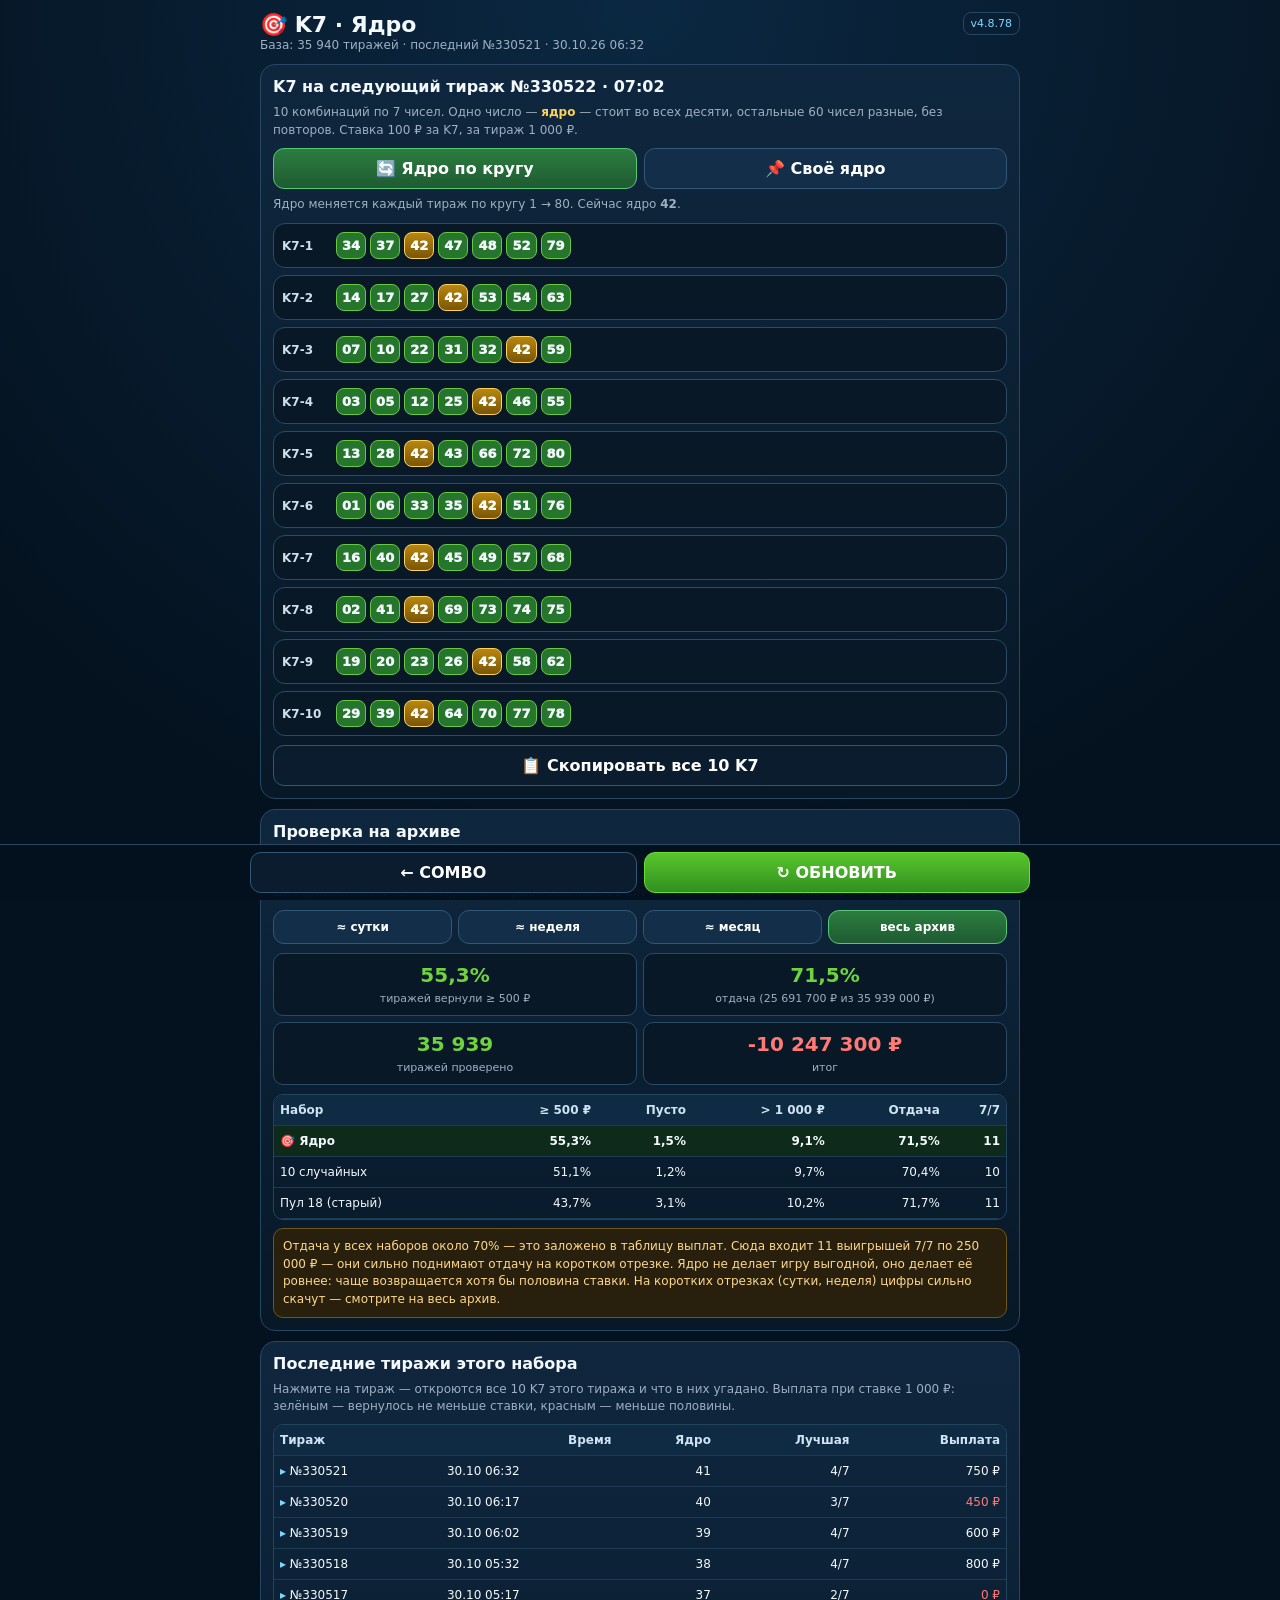
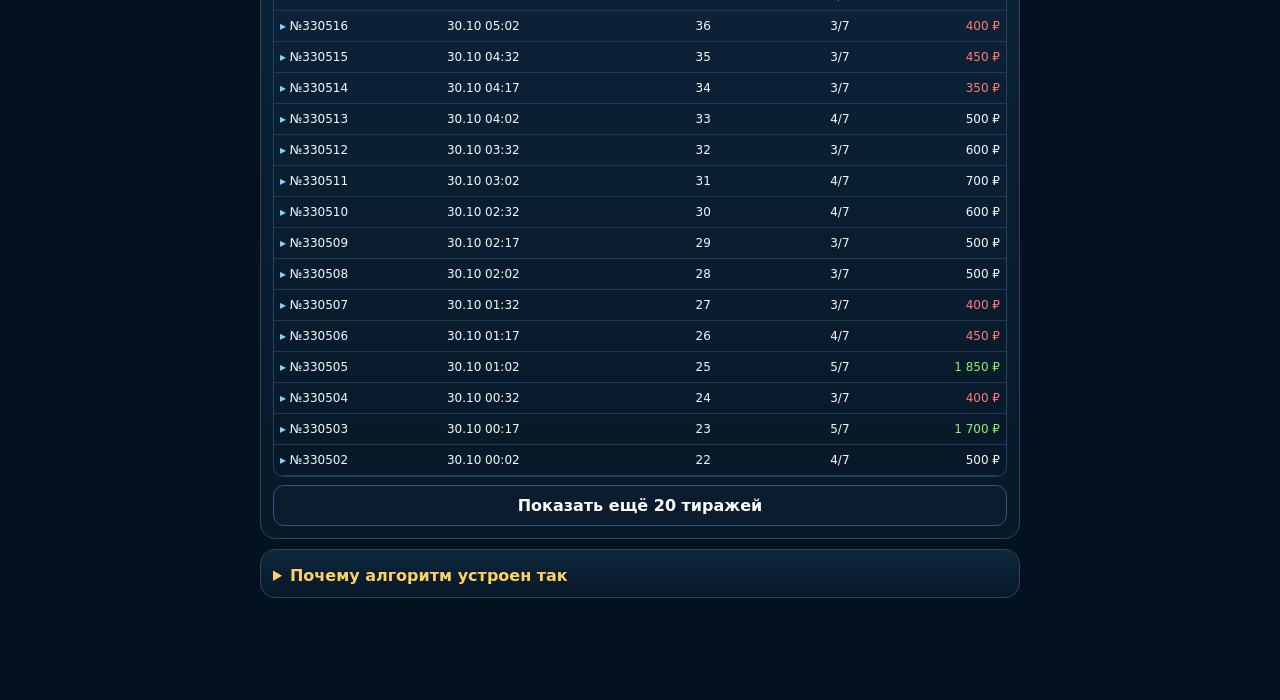
==== commit bb291a6f: "COMBO K7 · Ядро: нажатие на тираж раскрывает его 10 K7 (v4.8.78) В таблице «Последние тиражи» нажати" ====
--- a/k7-interval-builder.html
+++ b/k7-interval-builder.html
@@ -28,12 +28,11 @@
 .coreRow{display:grid;grid-template-columns:1fr auto;gap:7px;margin-top:8px;align-items:center}
 .coreRow[hidden]{display:none}
 .tickets{display:grid;gap:7px;margin-top:10px}
-.ticket{display:grid;grid-template-columns:48px 1fr 42px;gap:6px;align-items:center;border:1px solid #294b66;background:#081827;border-radius:12px;padding:8px}
+.ticket{display:grid;grid-template-columns:48px 1fr;gap:6px;align-items:center;border:1px solid #294b66;background:#081827;border-radius:12px;padding:8px}
 .ticket b{font-size:12px;color:#cfe0ed}
 .nums{display:flex;gap:4px;flex-wrap:wrap}
 .n{min-width:30px;text-align:center;padding:5px 5px;border-radius:8px;background:#26752d;border:1px solid #67c93f;font-weight:950;font-size:13px}
 .n.core{background:linear-gradient(180deg,#b88710,#7a5606);border-color:#ffd25e;color:#fff}
-.hist{padding:7px 0;font-size:16px;background:#0a1c2d;width:42px}
 .tools{display:grid;grid-template-columns:1fr;gap:7px;margin-top:9px}
 .periods{display:grid;grid-template-columns:repeat(4,1fr);gap:6px;margin-top:9px}
 .periods button{padding:9px 4px;font-size:12px}
@@ -50,11 +49,30 @@
 .stat span{font-size:11px;color:var(--muted)}
 .stat b.minus{color:var(--red)}.stat b.plus{color:#8ff06a}
 .log td:nth-child(2){text-align:left}
+.log tr.row{cursor:pointer;-webkit-user-select:none;user-select:none;-webkit-tap-highlight-color:transparent}
+.log tr.row td:first-child::before{content:'▸ ';color:#7fd8ff}
+.log tr.row.open td{background:#123352}
+.log tr.row.open td:first-child::before{content:'▾ '}
+.log tr.det>td{padding:9px 8px 11px;background:#0a1b2b;white-space:normal;text-align:left}
+.dLabel{font-size:11px;color:var(--muted);margin:2px 0 5px}
+.balls{display:flex;flex-wrap:wrap;gap:3px;margin-bottom:9px}
+.b{min-width:26px;text-align:center;padding:3px 2px;border-radius:6px;background:#0d2538;border:1px solid #294b66;color:#bcd0df;font-size:11px;font-weight:800}
+.b.in{background:#1d5a2a;border-color:#5fbf45;color:#fff}
+.b.core{background:linear-gradient(180deg,#b88710,#7a5606);border-color:#ffd25e;color:#fff}
+.dRow{display:grid;grid-template-columns:40px 1fr 74px;gap:6px;align-items:center;padding:5px 0;border-top:1px solid #1d3b52}
+.dRow b{font-size:11px;color:#cfe0ed}
+.dNums{display:flex;flex-wrap:wrap;gap:3px}
+.m{min-width:25px;text-align:center;padding:3px 2px;border-radius:6px;font-size:11px;font-weight:900;background:#0d2538;border:1px solid #294b66;color:#7f95a8}
+.m.hit{background:#26752d;border-color:#67c93f;color:#fff}
+.m.hit.core{background:linear-gradient(180deg,#b88710,#7a5606);border-color:#ffd25e}
+.dPay{text-align:right;font-size:11px;font-weight:900;white-space:nowrap}
+.dPay small{display:block;color:var(--muted);font-weight:700}
+.dTotal{display:flex;justify-content:space-between;gap:8px;margin-top:7px;padding-top:7px;border-top:1px solid #2c5675;font-size:12px;font-weight:900}
 details summary{cursor:pointer;font-weight:900;color:#ffd15d;margin-top:4px}
 .footer{position:fixed;left:0;right:0;bottom:0;background:rgba(4,17,30,.97);border-top:1px solid #274863;padding:7px calc(7px + env(safe-area-inset-right)) calc(7px + env(safe-area-inset-bottom)) calc(7px + env(safe-area-inset-left))}
 .footerIn{max-width:780px;margin:auto;display:grid;grid-template-columns:1fr 1fr;gap:7px}
 .err{color:#ffb6b6}
-@media(max-width:420px){.ticket{grid-template-columns:40px 1fr 40px;padding:7px}.ticket b{font-size:11px}.n{min-width:28px;padding:5px 3px;font-size:12px}.hist{width:40px}.periods button{font-size:11px}th,td{padding:7px 5px}}
+@media(max-width:420px){.ticket{grid-template-columns:40px 1fr;padding:7px}.ticket b{font-size:11px}.n{min-width:28px;padding:5px 3px;font-size:12px}.periods button{font-size:11px}th,td{padding:7px 5px}.dRow{grid-template-columns:34px 1fr 66px}.m{min-width:23px}}
 </style>
 </head>
 <body>
@@ -88,7 +106,7 @@
 
  <div class="card">
   <h2>Последние тиражи этого набора</h2>
-  <div class="muted">Выплата за тираж при ставке 1 000 ₽: зелёным — вернулось не меньше ставки, красным — меньше половины.</div><div class="tableWrap"><table class="log" id="log"></table></div>
+  <div class="muted">Нажмите на тираж — откроются все 10 K7 этого тиража и что в них угадано. Выплата при ставке 1 000 ₽: зелёным — вернулось не меньше ставки, красным — меньше половины.</div><div class="tableWrap"><table class="log" id="log"></table></div><button type="button" id="logMore" class="ghost" style="width:100%;margin-top:8px">Показать ещё 20 тиражей</button>
  </div>
 
  <div class="card">
@@ -171,8 +189,7 @@
  $('modeAuto').setAttribute('aria-pressed',String(MODE==='auto'));$('modePin').setAttribute('aria-pressed',String(MODE==='pin'));
  $('coreRow').hidden=MODE!=='pin';
  $('modeHint').innerHTML=MODE==='auto'?`Ядро меняется каждый тираж по кругу 1 → 80. Сейчас ядро <b>${fmt(set.core)}</b>.`:`Ядро <b>${fmt(set.core)}</b> закреплено, набор не меняется от тиража к тиражу.`;
- $('tickets').innerHTML=set.tickets.map((t,i)=>`<div class="ticket"><b>K7-${i+1}</b><div class="nums">${t.map(n=>`<span class="n${n===set.core?' core':''}">${fmt(n)}</span>`).join('')}</div><button type="button" class="hist" data-hist="${t.join('-')}" aria-label="История K7-${i+1}" title="Когда эта K7 выигрывала">🔎</button></div>`).join('');
- document.querySelectorAll('[data-hist]').forEach(b=>b.onclick=()=>{const u=new URL('./index.html',location.href);u.searchParams.set('intervalK7',b.dataset.hist);u.hash='history';location.href=u.href});
+ $('tickets').innerHTML=set.tickets.map((t,i)=>`<div class="ticket"><b>K7-${i+1}</b><div class="nums">${t.map(n=>`<span class="n${n===set.core?' core':''}">${fmt(n)}</span>`).join('')}</div></div>`).join('');
  $('copyAll').onclick=async()=>{const text=set.tickets.map((t,i)=>`K7-${i+1}: ${t.map(fmt).join(' ')}`).join('\n');try{await navigator.clipboard.writeText(text);$('copyAll').textContent='✅ Скопировано'}catch{$('copyAll').textContent='Не удалось скопировать'}setTimeout(()=>$('copyAll').textContent='📋 Скопировать все 10 K7',1600)};
 }
 function slice(a){return PERIOD?a.slice(-PERIOD):a}
@@ -189,12 +206,23 @@
  $('honest').innerHTML=`Отдача у всех наборов около 70% — это заложено в таблицу выплат.${jack} Ядро не делает игру выгодной, оно делает её ровнее: чаще возвращается хотя бы половина ставки. На коротких отрезках (сутки, неделя) цифры сильно скачут — смотрите на весь архив.`;
  renderLog();
 }
+let OPEN_DRAW=null,LOG_N=20;
+function detailHTML(draw){
+ const d=DRAWS.find(x=>Number(x.draw)===Number(draw));if(!d)return '';
+ const set=K7.coreSet(d.draw,pinned()),on=new Set(d.balls.map(Number)),inSet=new Set(set.tickets.flat());
+ const balls=d.balls.map(Number).slice().sort((a,b)=>a-b).map(n=>`<span class="b${n===set.core?' core':inSet.has(n)?' in':''}">${fmt(n)}</span>`).join('');
+ let total=0;
+ const rows=set.tickets.map((t,i)=>{const h=t.filter(n=>on.has(n)).length,pay=Number(PAY[h]||0);total+=pay;return `<div class="dRow"><b>K7-${i+1}</b><div class="dNums">${t.map(n=>`<span class="m${on.has(n)?' hit':''}${n===set.core?' core':''}">${fmt(n)}</span>`).join('')}</div><div class="dPay ${pay>=100?'plus':pay?'':'minus'}">${h}/7<small>${pay?rub(pay):'0 ₽'}</small></div></div>`}).join('');
+ return `<div class="dLabel">Выпало в №${d.draw} · ${d.date} ${d.time}: зелёные — числа из ваших K7, золотое — ядро ${fmt(set.core)}${on.has(set.core)?' (выпало)':' (не выпало)'}</div><div class="balls">${balls}</div><div class="dLabel">K7 на этот тираж: зелёные — угаданные числа</div>${rows}<div class="dTotal"><span>Ставка 1 000 ₽</span><span class="${total>=1000?'plus':total>=500?'':'minus'}">выплата ${rub(total)} · итог ${total-1000>=0?'+':''}${rub(total-1000)}</span></div>`;
+}
 function renderLog(){
- const last=ROWS.core.slice(-20).reverse();
- $('log').innerHTML=`<thead><tr><th>Тираж</th><th>Время</th><th>Ядро</th><th>Лучшая</th><th>Выплата</th></tr></thead><tbody>${last.map(r=>`<tr><td>№${r.draw}</td><td>${String(r.date||'').slice(0,5)} ${String(r.time||'').slice(0,5)}</td><td>${fmt(r.core)}</td><td>${r.best}/7</td><td class="${r.total>=1000?'plus':r.total>=500?'':'minus'}">${rub(r.total)}</td></tr>`).join('')}</tbody>`;
+ const last=ROWS.core.slice(-LOG_N).reverse();
+ $('log').innerHTML=`<thead><tr><th>Тираж</th><th>Время</th><th>Ядро</th><th>Лучшая</th><th>Выплата</th></tr></thead><tbody>${last.map(r=>{const open=Number(r.draw)===OPEN_DRAW;return `<tr class="row${open?' open':''}" data-draw="${r.draw}" role="button" tabindex="0" aria-expanded="${open}"><td>№${r.draw}</td><td>${String(r.date||'').slice(0,5)} ${String(r.time||'').slice(0,5)}</td><td>${fmt(r.core)}</td><td>${r.best}/7</td><td class="${r.total>=1000?'plus':r.total>=500?'':'minus'}">${rub(r.total)}</td></tr>`+(open?`<tr class="det"><td colspan="5">${detailHTML(r.draw)}</td></tr>`:'')}).join('')}</tbody>`;
+ const more=$('logMore');if(more){more.hidden=LOG_N>=ROWS.core.length;more.onclick=()=>{LOG_N+=20;renderLog()}}
+ document.querySelectorAll('#log tr.row').forEach(tr=>{const go=()=>{const id=Number(tr.dataset.draw);OPEN_DRAW=OPEN_DRAW===id?null:id;renderLog();if(OPEN_DRAW){const row=document.querySelector(`#log tr.row[data-draw="${id}"]`);row?.scrollIntoView({block:'nearest',behavior:'smooth'})}};tr.onclick=go;tr.onkeydown=e=>{if(e.key==='Enter'||e.key===' '){e.preventDefault();go()}}});
 }
 function compute(){ROWS=null;renderStats();setTimeout(()=>{ROWS=K7.backtest(DRAWS,pinned(),PAY);renderStats()},30)}
-function setMode(m){MODE=m;store.set('k7CoreMode',m);renderTickets();compute()}
+function setMode(m){MODE=m;OPEN_DRAW=null;store.set('k7CoreMode',m);renderTickets();compute()}
 async function load(){
  try{
   try{const v=await fetchJSON('app-version.json');if(v?.version)$('ver').textContent='v'+v.version}catch{}
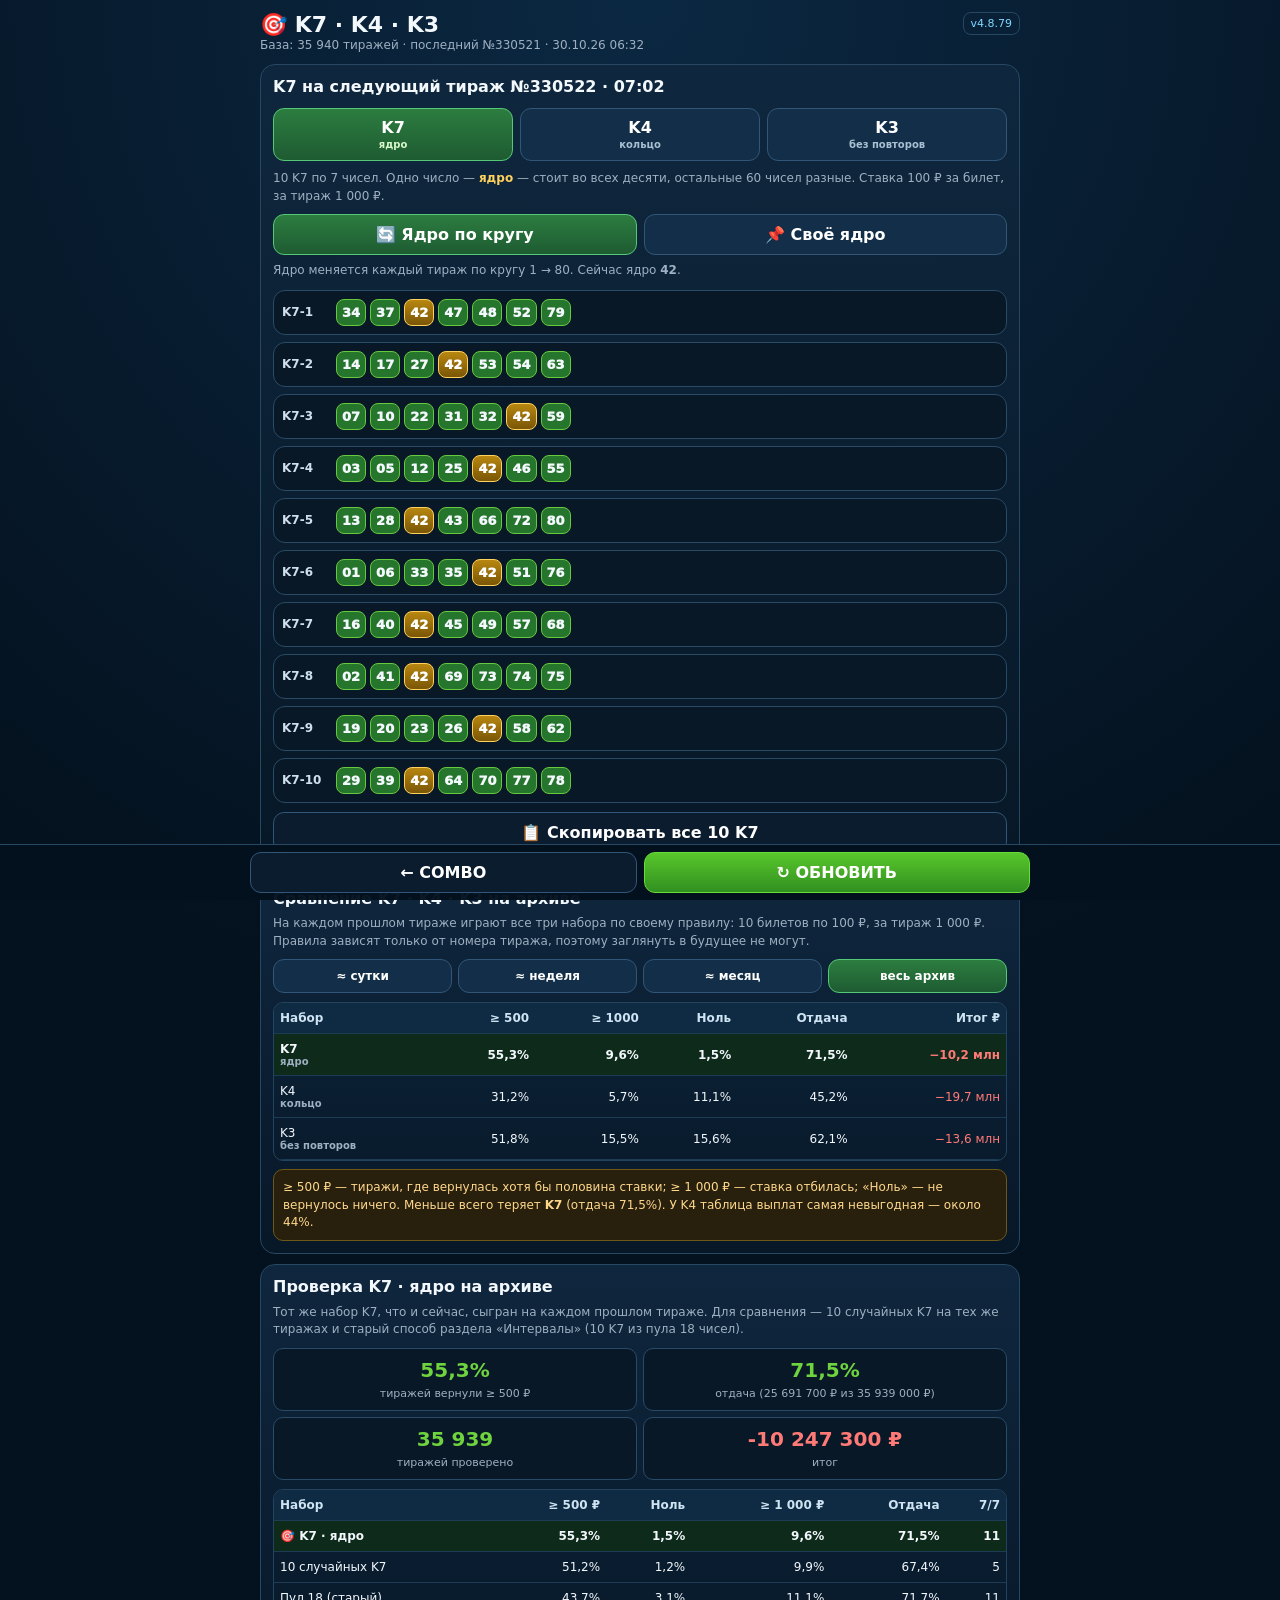
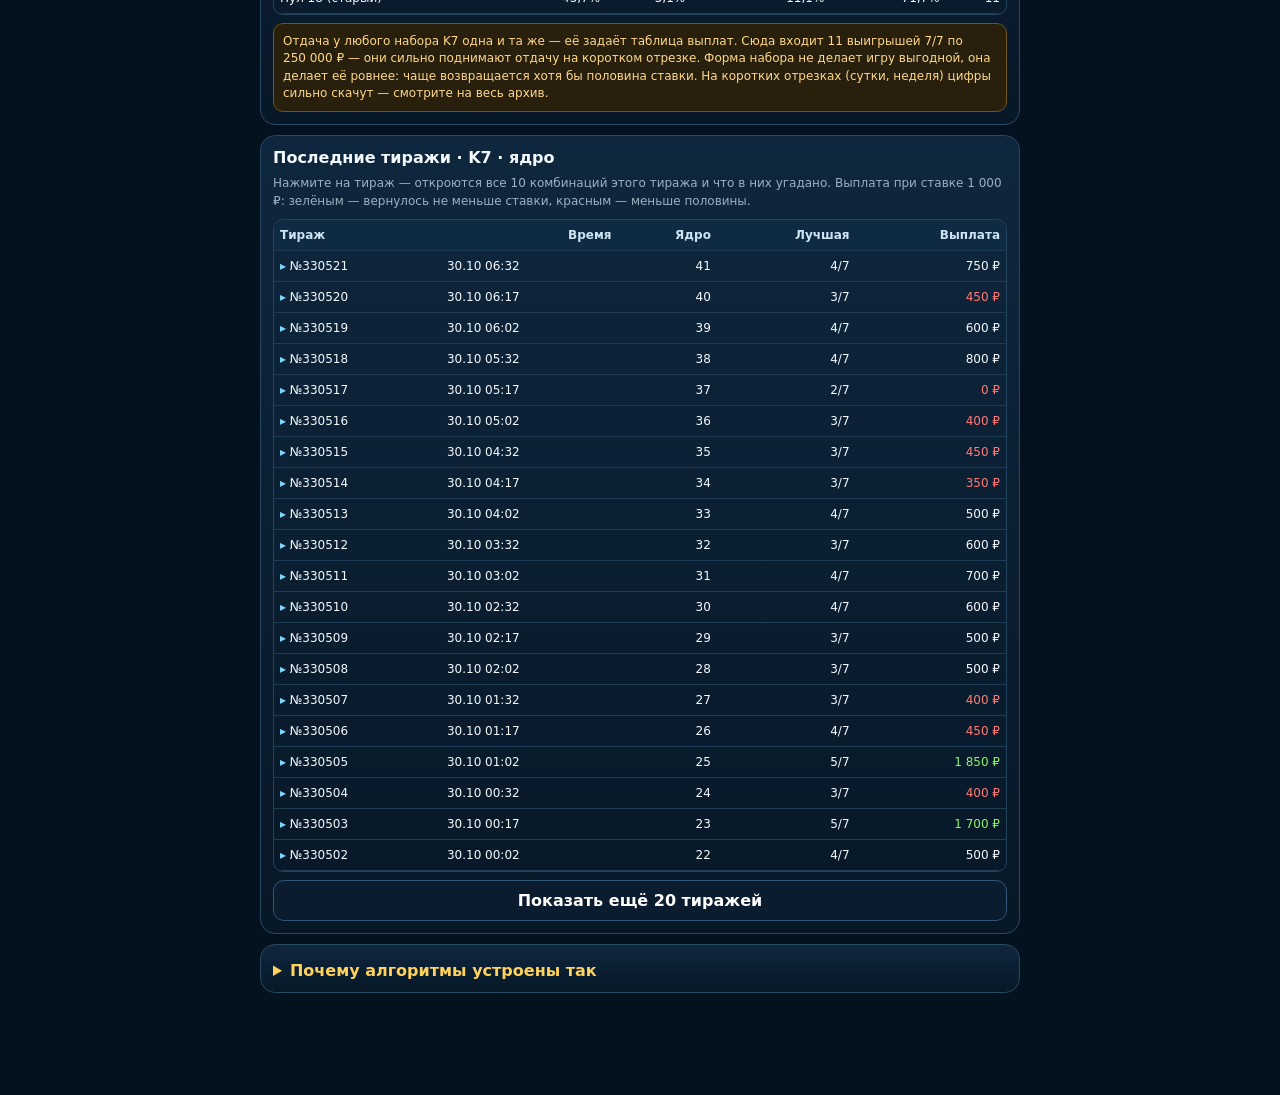
==== commit 1ff2ab7a: "COMBO: отдельные алгоритмы K4 и K3 с проверкой на архиве (v4.8.79) Раздел стал «K7 · K4 · K3»: перек" ====
--- a/k7-interval-builder.html
+++ b/k7-interval-builder.html
@@ -4,7 +4,7 @@
 <meta charset="utf-8">
 <meta name="viewport" content="width=device-width,initial-scale=1,viewport-fit=cover">
 <meta name="theme-color" content="#061321">
-<title>K7 · Ядро</title>
+<title>K7 · K4 · K3</title>
 <style>
 :root{--bg:#04111e;--line:#274863;--text:#f3f8fc;--muted:#9eb0c1;--green:#6fd33f;--gold:#ffbd23;--red:#ff7a76}
 *{box-sizing:border-box}
@@ -17,22 +17,26 @@
 .card h2{font-size:16px;margin:0 0 6px;line-height:1.3}
 .muted{font-size:12px;color:var(--muted);line-height:1.45}
 .note{font-size:12px;color:#ffd78b;background:#28200d;border:1px solid #6f5717;border-radius:10px;padding:9px;margin-top:8px;line-height:1.45}
-.good{font-size:12px;color:#c9f7b4;background:#10301b;border:1px solid #2f7a3f;border-radius:10px;padding:9px;margin-top:8px;line-height:1.45}
 button,input{font:inherit}
 button{border:1px solid #315677;border-radius:11px;background:#132e48;color:#fff;font-weight:850;padding:10px;cursor:pointer}
 button.active{background:linear-gradient(180deg,#2c7d40,#1e5b32);border-color:#55c876}
 .primary{background:linear-gradient(180deg,#58c62b,#319020);border-color:#66dd38}
 .ghost{background:#0a1c2d}
 input{width:100%;background:#061421;color:#fff;border:1px solid #2e526d;border-radius:9px;padding:9px;font-size:16px}
+.sizes{display:grid;grid-template-columns:repeat(3,1fr);gap:7px;margin-top:10px}
+.sizes button{padding:9px 4px;line-height:1.2}
+.sizes button small{display:block;font-size:10px;font-weight:700;color:#a9c0d2;margin-top:2px}
+.sizes button.active small{color:#d9f7cc}
 .seg{display:grid;grid-template-columns:1fr 1fr;gap:7px;margin-top:9px}
+.seg[hidden],.coreRow[hidden]{display:none}
 .coreRow{display:grid;grid-template-columns:1fr auto;gap:7px;margin-top:8px;align-items:center}
-.coreRow[hidden]{display:none}
 .tickets{display:grid;gap:7px;margin-top:10px}
 .ticket{display:grid;grid-template-columns:48px 1fr;gap:6px;align-items:center;border:1px solid #294b66;background:#081827;border-radius:12px;padding:8px}
 .ticket b{font-size:12px;color:#cfe0ed}
 .nums{display:flex;gap:4px;flex-wrap:wrap}
 .n{min-width:30px;text-align:center;padding:5px 5px;border-radius:8px;background:#26752d;border:1px solid #67c93f;font-weight:950;font-size:13px}
 .n.core{background:linear-gradient(180deg,#b88710,#7a5606);border-color:#ffd25e;color:#fff}
+.kName{display:block;font-size:10px;font-weight:700;color:var(--muted)}
 .tools{display:grid;grid-template-columns:1fr;gap:7px;margin-top:9px}
 .periods{display:grid;grid-template-columns:repeat(4,1fr);gap:6px;margin-top:9px}
 .periods button{padding:9px 4px;font-size:12px}
@@ -77,12 +81,13 @@
 </head>
 <body>
 <div class="app">
- <div class="top"><div><h1>🎯 K7 · Ядро</h1><div class="muted" id="db">Загрузка архива…</div></div><span class="ver" id="ver">COMBO</span></div>
-
- <div class="card">
-  <h2 id="nextTitle">K7 на следующий тираж</h2>
-  <div class="muted">10 комбинаций по 7 чисел. Одно число — <b style="color:#ffd25e">ядро</b> — стоит во всех десяти, остальные 60 чисел разные, без повторов. Ставка 100 ₽ за K7, за тираж 1 000 ₽.</div>
-  <div class="seg">
+ <div class="top"><div><h1>🎯 K7 · K4 · K3</h1><div class="muted" id="db">Загрузка архива…</div></div><span class="ver" id="ver">COMBO</span></div>
+
+ <div class="card">
+  <h2 id="nextTitle">Комбинации на следующий тираж</h2>
+  <div class="sizes" id="sizes"></div>
+  <div class="muted" id="sizeInfo" style="margin-top:9px"></div>
+  <div class="seg" id="coreSeg">
    <button id="modeAuto" type="button">🔄 Ядро по кругу</button>
    <button id="modePin" type="button">📌 Своё ядро</button>
   </div>
@@ -92,30 +97,39 @@
   </div>
   <div class="muted" id="modeHint" style="margin-top:7px"></div>
   <div class="tickets" id="tickets"></div>
-  <div class="tools"><button id="copyAll" type="button" class="ghost">📋 Скопировать все 10 K7</button></div>
- </div>
-
- <div class="card">
-  <h2>Проверка на архиве</h2>
-  <div class="muted">Для каждого прошлого тиража набор строится тем же правилом, что и сейчас. Правило зависит только от номера тиража или от выбранного ядра, но не от выпавших чисел, поэтому заглянуть в будущее оно не может. Для сравнения на тех же тиражах играют обычные 10 случайных K7 и старый способ (10 K7 из пула 18 чисел).</div>
+  <div class="tools"><button id="copyAll" type="button" class="ghost">📋 Скопировать все 10</button></div>
+ </div>
+
+ <div class="card">
+  <h2>Сравнение K7 · K4 · K3 на архиве</h2>
+  <div class="muted">На каждом прошлом тираже играют все три набора по своему правилу: 10 билетов по 100 ₽, за тираж 1 000 ₽. Правила зависят только от номера тиража, поэтому заглянуть в будущее не могут.</div>
   <div class="periods" id="periods"></div>
+  <div class="tableWrap"><table id="sizeCmp"></table></div>
+  <div class="note" id="sizeNote"></div>
+ </div>
+
+ <div class="card">
+  <h2 id="algoTitle">Проверка набора на архиве</h2>
+  <div class="muted" id="algoInfo"></div>
   <div class="stats" id="mainStats"></div>
   <div class="tableWrap"><table id="cmp"></table></div>
   <div class="note" id="honest"></div>
  </div>
 
  <div class="card">
-  <h2>Последние тиражи этого набора</h2>
-  <div class="muted">Нажмите на тираж — откроются все 10 K7 этого тиража и что в них угадано. Выплата при ставке 1 000 ₽: зелёным — вернулось не меньше ставки, красным — меньше половины.</div><div class="tableWrap"><table class="log" id="log"></table></div><button type="button" id="logMore" class="ghost" style="width:100%;margin-top:8px">Показать ещё 20 тиражей</button>
+  <h2 id="logTitle">Последние тиражи этого набора</h2>
+  <div class="muted">Нажмите на тираж — откроются все 10 комбинаций этого тиража и что в них угадано. Выплата при ставке 1 000 ₽: зелёным — вернулось не меньше ставки, красным — меньше половины.</div>
+  <div class="tableWrap"><table class="log" id="log"></table></div>
+  <button type="button" id="logMore" class="ghost" style="width:100%;margin-top:8px">Показать ещё 20 тиражей</button>
  </div>
 
  <div class="card">
   <details>
-   <summary>Почему алгоритм устроен так</summary>
+   <summary>Почему алгоритмы устроены так</summary>
    <div class="muted" style="margin-top:8px">
     <p><b>1. Угадать числа по истории нельзя.</b> Перед созданием раздела проверен 21 признак: пропуски и интервалы, частоты на 5–400 тиражах, связи с прошлым тиражом, соседние и зеркальные числа, столбы, цифровые корни. Модель училась на одной части архива и проверялась на другой. Результат — уровень случая: «лучшие» числа выпадают так же часто, как любые.</p>
-    <p><b>2. Средняя отдача у любого набора K7 одинаковая — около 70%.</b> На дистанции это минус примерно 30% от ставок, и выбор чисел это не меняет.</p>
-    <p><b>3. Меняется только то, как часто возвращаются деньги.</b> В таблице выплат 0 из 7 платит 150 ₽, больше ставки. Схема «одно общее ядро + по 6 своих чисел» чаще даёт билеты с нулём и чаще возвращает хотя бы половину ставки за тираж. Эту схему компьютер дважды нашёл сам, перебирая наборы, а проверка на реальных тиражах её подтвердила.</p>
+    <p><b>2. Отдачу задаёт таблица выплат</b>, а не выбор чисел: у K7 около 70%, у K3 около 62%, у K4 около 44%.</p>
+    <p><b>3. Меняется только то, как часто возвращаются деньги.</b> Для каждого размера компьютер перебирал разные формы набора из 10 билетов и искал ту, что чаще возвращает хотя бы половину ставки. Для K7 лучшая форма — общее ядро + по 6 своих чисел, для K3 — 30 разных чисел без повторов, для K4 — «кольцо» из 20 чисел, где каждое число стоит в двух соседних билетах. Все три формы подтверждены на обеих половинах реального архива.</p>
    </div>
   </details>
  </div>
@@ -124,42 +138,55 @@
 
 <script>
 'use strict';
-// ===== K7 · Ядро: алгоритм (без DOM — тот же код проверяется отдельно) =====
+// ===== Алгоритмы K7 · K4 · K3 (без DOM — тот же код проверяется отдельно) =====
 const K7=(()=>{
  const TICKETS=10,STAKE=100;
  function mulberry32(a){return function(){a|=0;a=a+0x6D2B79F5|0;let t=Math.imul(a^a>>>15,1|a);t=t+Math.imul(t^t>>>7,61|t)^t;return((t^t>>>14)>>>0)/4294967296}}
  function shuffled(list,seed){const a=list.slice(),r=mulberry32(seed);for(let i=a.length-1;i>0;i--){const j=Math.floor(r()*(i+1));[a[i],a[j]]=[a[j],a[i]]}return a}
  const ALL=Array.from({length:80},(_,i)=>i+1);
+ const sortT=t=>t.slice().sort((a,b)=>a-b);
  function autoCore(draw){return((Number(draw)-1)%80+80)%80+1}
- // Ядро во всех 10 K7 + 60 разных чисел по 6 в каждой K7.
+ // K7: ядро во всех 10 K7 + 60 разных чисел по 6 в каждой.
  function coreSet(draw,pinned){
   const core=pinned?Number(pinned):autoCore(draw),seed=pinned?100003+core:Number(draw);
   const rest=shuffled(ALL.filter(n=>n!==core),seed);
-  const tickets=[];for(let i=0;i<TICKETS;i++)tickets.push([core,...rest.slice(i*6,i*6+6)].sort((a,b)=>a-b));
+  const tickets=[];for(let i=0;i<TICKETS;i++)tickets.push(sortT([core,...rest.slice(i*6,i*6+6)]));
   return {core,tickets};
  }
- // Сравнение: 10 независимых случайных K7.
- function randomSet(draw){const r=mulberry32(Number(draw)*7+1),t=[];for(let i=0;i<TICKETS;i++){const a=ALL.slice();for(let k=0;k<7;k++){const j=k+Math.floor(r()*(80-k));[a[k],a[j]]=[a[j],a[k]]}t.push(a.slice(0,7).sort((x,y)=>x-y))}return t}
- // Сравнение: старый способ — 10 K7 из пула 18 чисел.
- function pool18Set(draw){const r=mulberry32(Number(draw)*13+5),p=ALL.slice();for(let k=0;k<18;k++){const j=k+Math.floor(r()*(80-k));[p[k],p[j]]=[p[j],p[k]]}const pool=p.slice(0,18),t=[];for(let i=0;i<TICKETS;i++){const a=pool.slice();for(let k=0;k<7;k++){const j=k+Math.floor(r()*(18-k));[a[k],a[j]]=[a[j],a[k]]}t.push(a.slice(0,7).sort((x,y)=>x-y))}return t}
+ // K4: кольцо из 20 чисел — каждое число в двух соседних K4.
+ function ringSet(draw){const p=shuffled(ALL,Number(draw)*31+4).slice(0,20),tickets=[];for(let i=0;i<TICKETS;i++)tickets.push(sortT([0,1,2,3].map(j=>p[(2*i+j)%20])));return {core:null,tickets}}
+ // K3: 30 разных чисел без повторов.
+ function disjointSet(draw){const p=shuffled(ALL,Number(draw)*31+3),tickets=[];for(let i=0;i<TICKETS;i++)tickets.push(sortT(p.slice(i*3,i*3+3)));return {core:null,tickets}}
+ // Сравнение: 10 независимых случайных билетов размера k.
+ function randomSet(draw,k=7){const r=mulberry32(Number(draw)*7+k*1000+1),t=[];for(let i=0;i<TICKETS;i++){const a=ALL.slice();for(let x=0;x<k;x++){const j=x+Math.floor(r()*(80-x));[a[x],a[j]]=[a[j],a[x]]}t.push(sortT(a.slice(0,k)))}return t}
+ // Сравнение: старый способ раздела «Интервалы» — 10 K7 из пула 18 чисел.
+ function pool18Set(draw){const r=mulberry32(Number(draw)*13+5),p=ALL.slice();for(let k=0;k<18;k++){const j=k+Math.floor(r()*(80-k));[p[k],p[j]]=[p[j],p[k]]}const pool=p.slice(0,18),t=[];for(let i=0;i<TICKETS;i++){const a=pool.slice();for(let k=0;k<7;k++){const j=k+Math.floor(r()*(18-k));[a[k],a[j]]=[a[j],a[k]]}t.push(sortT(a.slice(0,7)))}return t}
+ const SIZES={
+  7:{k:7,label:'K7',name:'ядро',build:(draw,pin)=>coreSet(draw,pin),info:'10 K7 по 7 чисел. Одно число — <b style="color:#ffd25e">ядро</b> — стоит во всех десяти, остальные 60 чисел разные.'},
+  4:{k:4,label:'K4',name:'кольцо',build:draw=>ringSet(draw),info:'10 K4 по 4 числа из 20 чисел. Каждое число стоит в двух соседних K4 — <b style="color:#7fd8ff">кольцо</b>: K4-1 и K4-2 делят 2 числа, K4-2 и K4-3 — ещё 2, и так по кругу.'},
+  3:{k:3,label:'K3',name:'без повторов',build:draw=>disjointSet(draw),info:'10 K3 по 3 числа: 30 разных чисел, <b style="color:#7fd8ff">без повторов</b> между билетами.'}
+ };
  function playDraw(tickets,balls,pay){const on=new Uint8Array(81);for(const b of balls)on[Number(b)]=1;let total=0,best=0;const hits=tickets.map(t=>{let h=0;for(const n of t)h+=on[n];total+=Number(pay[h]||0);if(h>best)best=h;return h});return {total,best,hits}}
- function summarize(rows){
-  const n=rows.length,cost=n*TICKETS*STAKE;let paid=0,half=0,empty=0,plus=0,six=0,seven=0;
-  for(const r of rows){paid+=r.total;if(r.total>=TICKETS*STAKE/2)half++;if(r.total===0)empty++;if(r.total>TICKETS*STAKE)plus++;for(const h of r.hits){if(h===6)six++;if(h===7)seven++}}
-  return {n,cost,paid,net:paid-cost,ret:cost?paid/cost:0,half:n?half/n:0,empty:n?empty/n:0,plus:n?plus/n:0,six,seven};
+ function summarize(rows,k=7){
+  const n=rows.length,cost=n*TICKETS*STAKE;let paid=0,half=0,full=0,empty=0,top=0;
+  for(const r of rows){paid+=r.total;if(r.total>=TICKETS*STAKE/2)half++;if(r.total>=TICKETS*STAKE)full++;if(r.total===0)empty++;for(const h of r.hits)if(h===k)top++}
+  return {n,cost,paid,net:paid-cost,ret:cost?paid/cost:0,half:n?half/n:0,full:n?full/n:0,empty:n?empty/n:0,top};
  }
- function backtest(draws,pinned,pay,from=1){
-  const rows={core:[],random:[],pool18:[]};
+ // pays: {7:{...},4:{...},3:{...}} — таблица выплат по размеру.
+ function backtest(draws,pinned,pays,from=1){
+  const rows={main7:[],main4:[],main3:[],rand7:[],rand4:[],rand3:[],pool18:[]};
   for(let i=Math.max(1,from);i<draws.length;i++){
-   const d=draws[i],balls=d.balls||[];
-   const c=coreSet(d.draw,pinned);
-   rows.core.push({draw:d.draw,date:d.date,time:d.time,core:c.core,...playDraw(c.tickets,balls,pay)});
-   rows.random.push(playDraw(randomSet(d.draw),balls,pay));
-   rows.pool18.push(playDraw(pool18Set(d.draw),balls,pay));
+   const d=draws[i],balls=d.balls||[],meta={draw:d.draw,date:d.date,time:d.time};
+   for(const k of [7,4,3]){
+    const set=SIZES[k].build(d.draw,k===7?pinned:null);
+    rows['main'+k].push({...meta,core:set.core,...playDraw(set.tickets,balls,pays[k])});
+    rows['rand'+k].push(playDraw(randomSet(d.draw,k),balls,pays[k]));
+   }
+   rows.pool18.push(playDraw(pool18Set(d.draw),balls,pays[7]));
   }
   return rows;
  }
- return {TICKETS,STAKE,mulberry32,autoCore,coreSet,randomSet,pool18Set,playDraw,summarize,backtest};
+ return {TICKETS,STAKE,SIZES,mulberry32,autoCore,coreSet,ringSet,disjointSet,randomSet,pool18Set,playDraw,summarize,backtest};
 })();
 if(typeof module==='object'&&module.exports)module.exports=K7;
 
@@ -167,9 +194,9 @@
 if(typeof document!=='undefined'){
 const $=id=>document.getElementById(id),fmt=n=>String(n).padStart(2,'0');
 const rub=n=>Math.round(Number(n)||0).toLocaleString('ru-RU')+' ₽',pct=x=>(100*x).toFixed(1).replace('.',',')+'%';
-const PAY_DEFAULT={0:150,3:100,4:200,5:1200,6:10000,7:250000};
+const PAY_DEFAULT={7:{0:150,3:100,4:200,5:1200,6:10000,7:250000},4:{2:100,3:300,4:3300},3:{2:300,3:1500}};
 const PERIODS=[{key:66,label:'≈ сутки'},{key:462,label:'≈ неделя'},{key:1980,label:'≈ месяц'},{key:0,label:'весь архив'}];
-let DRAWS=[],PAY=PAY_DEFAULT,ROWS=null,PERIOD=0,MODE='auto',PIN=null;
+let DRAWS=[],PAYS=PAY_DEFAULT,ROWS=null,PERIOD=0,MODE='auto',PIN=null,SIZE=7,OPEN_DRAW=null,LOG_N=20;
 const store={get(k){try{return localStorage.getItem(k)}catch{return null}},set(k,v){try{localStorage.setItem(k,v)}catch{}}};
 // Убрать следы старого раздела «Интервалы» с телефона (в том числе сохранённый GitHub-токен).
 try{['k7GithubActionsTokenV1','k7IntervalLabSavedV1'].forEach(k=>localStorage.removeItem(k))}catch{}
@@ -181,52 +208,71 @@
  const t=String(last.time||'').slice(0,5);const next=times.find(x=>x>t)||times[0]||'—';
  return {draw:Number(last.draw)+1,time:next};
 }
-function pinned(){return MODE==='pin'&&PIN?PIN:null}
+const S_=()=>K7.SIZES[SIZE],L=()=>S_().label;
+function pinned(){return SIZE===7&&MODE==='pin'&&PIN?PIN:null}
+function setFor(draw){return S_().build(draw,pinned())}
 function renderTickets(){
- const nd=nextDraw(),set=K7.coreSet(nd.draw,pinned());
- $('nextTitle').textContent=`K7 на следующий тираж №${nd.draw} · ${nd.time}`;
+ const nd=nextDraw(),set=setFor(nd.draw);
+ $('nextTitle').textContent=`${L()} на следующий тираж №${nd.draw} · ${nd.time}`;
+ $('sizes').innerHTML=[7,4,3].map(k=>`<button type="button" data-size="${k}" class="${SIZE===k?'active':''}" aria-pressed="${SIZE===k}">${K7.SIZES[k].label}<small>${K7.SIZES[k].name}</small></button>`).join('');
+ document.querySelectorAll('[data-size]').forEach(b=>b.onclick=()=>setSize(Number(b.dataset.size)));
+ $('sizeInfo').innerHTML=S_().info+' Ставка 100 ₽ за билет, за тираж 1 000 ₽.';
+ $('coreSeg').hidden=SIZE!==7;
  $('modeAuto').classList.toggle('active',MODE==='auto');$('modePin').classList.toggle('active',MODE==='pin');
  $('modeAuto').setAttribute('aria-pressed',String(MODE==='auto'));$('modePin').setAttribute('aria-pressed',String(MODE==='pin'));
- $('coreRow').hidden=MODE!=='pin';
- $('modeHint').innerHTML=MODE==='auto'?`Ядро меняется каждый тираж по кругу 1 → 80. Сейчас ядро <b>${fmt(set.core)}</b>.`:`Ядро <b>${fmt(set.core)}</b> закреплено, набор не меняется от тиража к тиражу.`;
- $('tickets').innerHTML=set.tickets.map((t,i)=>`<div class="ticket"><b>K7-${i+1}</b><div class="nums">${t.map(n=>`<span class="n${n===set.core?' core':''}">${fmt(n)}</span>`).join('')}</div></div>`).join('');
- $('copyAll').onclick=async()=>{const text=set.tickets.map((t,i)=>`K7-${i+1}: ${t.map(fmt).join(' ')}`).join('\n');try{await navigator.clipboard.writeText(text);$('copyAll').textContent='✅ Скопировано'}catch{$('copyAll').textContent='Не удалось скопировать'}setTimeout(()=>$('copyAll').textContent='📋 Скопировать все 10 K7',1600)};
+ $('coreRow').hidden=!(SIZE===7&&MODE==='pin');
+ $('modeHint').innerHTML=SIZE!==7?'Набор меняется каждый тираж.':MODE==='auto'?`Ядро меняется каждый тираж по кругу 1 → 80. Сейчас ядро <b>${fmt(set.core)}</b>.`:`Ядро <b>${fmt(set.core)}</b> закреплено, набор не меняется от тиража к тиражу.`;
+ $('tickets').innerHTML=set.tickets.map((t,i)=>`<div class="ticket"><b>${L()}-${i+1}</b><div class="nums">${t.map(n=>`<span class="n${n===set.core?' core':''}">${fmt(n)}</span>`).join('')}</div></div>`).join('');
+ $('copyAll').textContent=`📋 Скопировать все 10 ${L()}`;
+ $('copyAll').onclick=async()=>{const text=set.tickets.map((t,i)=>`${L()}-${i+1}: ${t.map(fmt).join(' ')}`).join('\n');try{await navigator.clipboard.writeText(text);$('copyAll').textContent='✅ Скопировано'}catch{$('copyAll').textContent='Не удалось скопировать'}setTimeout(()=>$('copyAll').textContent=`📋 Скопировать все 10 ${L()}`,1600)};
 }
 function slice(a){return PERIOD?a.slice(-PERIOD):a}
+const word=n=>{const a=n%10,b=n%100;return a===1&&b!==11?'выигрыш':a>=2&&a<=4&&(b<12||b>14)?'выигрыша':'выигрышей'};
 function renderStats(){
  $('periods').innerHTML=PERIODS.map(p=>`<button type="button" data-period="${p.key}" class="${PERIOD===p.key?'active':''}" aria-pressed="${PERIOD===p.key}">${p.label}</button>`).join('');
  document.querySelectorAll('[data-period]').forEach(b=>b.onclick=()=>{PERIOD=Number(b.dataset.period);renderStats()});
- if(!ROWS){$('mainStats').innerHTML='<div class="muted">Считаю…</div>';return}
- const S={core:K7.summarize(slice(ROWS.core)),random:K7.summarize(slice(ROWS.random)),pool18:K7.summarize(slice(ROWS.pool18))},c=S.core;
+ $('algoTitle').textContent=`Проверка ${L()} · ${S_().name} на архиве`;
+ $('logTitle').textContent=`Последние тиражи · ${L()} · ${S_().name}`;
+ if(!ROWS){$('sizeCmp').innerHTML='<tbody><tr><td>Считаю…</td></tr></tbody>';$('mainStats').innerHTML='';$('cmp').innerHTML='';return}
+ const sum=(k,key)=>K7.summarize(slice(ROWS[key]),k);
+ const M={7:sum(7,'main7'),4:sum(4,'main4'),3:sum(3,'main3')};
+ const short=n=>{const a=Math.abs(n),sg=n<0?'−':'+';return a>=1e6?sg+(a/1e6).toFixed(1).replace('.',',')+' млн':a>=1e4?sg+Math.round(a/1e3)+' тыс':sg+rub(a)};
+ const cmpRow=(k)=>{const s=M[k];return `<tr class="${k===SIZE?'main':''}"><td>${K7.SIZES[k].label}<span class="kName">${K7.SIZES[k].name}</span></td><td>${pct(s.half)}</td><td>${pct(s.full)}</td><td>${pct(s.empty)}</td><td>${pct(s.ret)}</td><td class="${s.net>=0?'plus':'minus'}">${short(s.net)}</td></tr>`};
+ $('sizeCmp').innerHTML=`<thead><tr><th>Набор</th><th>≥ 500</th><th>≥ 1000</th><th>Ноль</th><th>Отдача</th><th>Итог ₽</th></tr></thead><tbody>${[7,4,3].map(cmpRow).join('')}</tbody>`;
+ const best=[7,4,3].sort((a,b)=>M[b].ret-M[a].ret)[0];
+ $('sizeNote').innerHTML=`≥ 500 ₽ — тиражи, где вернулась хотя бы половина ставки; ≥ 1 000 ₽ — ставка отбилась; «Ноль» — не вернулось ничего. Меньше всего теряет <b>${K7.SIZES[best].label}</b> (отдача ${pct(M[best].ret)}). У K4 таблица выплат самая невыгодная — около 44%.`;
+ const c=M[SIZE],r=sum(SIZE,'rand'+SIZE);
+ $('algoInfo').textContent=`Тот же набор ${L()}, что и сейчас, сыгран на каждом прошлом тираже. Для сравнения — 10 случайных ${L()} на тех же тиражах${SIZE===7?' и старый способ раздела «Интервалы» (10 K7 из пула 18 чисел)':''}.`;
  $('mainStats').innerHTML=`<div class="stat"><b>${pct(c.half)}</b><span>тиражей вернули ≥ 500 ₽</span></div><div class="stat"><b>${pct(c.ret)}</b><span>отдача (${rub(c.paid)} из ${rub(c.cost)})</span></div><div class="stat"><b>${c.n.toLocaleString('ru-RU')}</b><span>тиражей проверено</span></div><div class="stat"><b class="${c.net>=0?'plus':'minus'}">${c.net>=0?'+':''}${rub(c.net)}</b><span>итог</span></div>`;
- const row=(name,s,main)=>`<tr class="${main?'main':''}"><td>${name}</td><td>${pct(s.half)}</td><td>${pct(s.empty)}</td><td>${pct(s.plus)}</td><td>${pct(s.ret)}</td><td>${s.seven}</td></tr>`;
- $('cmp').innerHTML=`<thead><tr><th>Набор</th><th>≥ 500 ₽</th><th>Пусто</th><th>&gt; 1 000 ₽</th><th>Отдача</th><th>7/7</th></tr></thead><tbody>${row('🎯 Ядро',c,true)}${row('10 случайных',S.random)}${row('Пул 18 (старый)',S.pool18)}</tbody>`;
- const word=n=>{const a=n%10,b=n%100;return a===1&&b!==11?'выигрыш':a>=2&&a<=4&&(b<12||b>14)?'выигрыша':'выигрышей'};
- const jack=c.seven?` Сюда входит ${c.seven} ${word(c.seven)} 7/7 по 250 000 ₽ — они сильно поднимают отдачу на коротком отрезке.`:'';
- $('honest').innerHTML=`Отдача у всех наборов около 70% — это заложено в таблицу выплат.${jack} Ядро не делает игру выгодной, оно делает её ровнее: чаще возвращается хотя бы половина ставки. На коротких отрезках (сутки, неделя) цифры сильно скачут — смотрите на весь архив.`;
+ const row=(name,s,main)=>`<tr class="${main?'main':''}"><td>${name}</td><td>${pct(s.half)}</td><td>${pct(s.empty)}</td><td>${pct(s.full)}</td><td>${pct(s.ret)}</td><td>${s.top}</td></tr>`;
+ $('cmp').innerHTML=`<thead><tr><th>Набор</th><th>≥ 500 ₽</th><th>Ноль</th><th>≥ 1 000 ₽</th><th>Отдача</th><th>${SIZE}/${SIZE}</th></tr></thead><tbody>${row(`🎯 ${L()} · ${S_().name}`,c,true)}${row(`10 случайных ${L()}`,r)}${SIZE===7?row('Пул 18 (старый)',K7.summarize(slice(ROWS.pool18),7)):''}</tbody>`;
+ const topPay=Number(PAYS[SIZE]?.[SIZE]||0);
+ const jack=c.top&&topPay>=10000?` Сюда входит ${c.top} ${word(c.top)} ${SIZE}/${SIZE} по ${rub(topPay)} — они сильно поднимают отдачу на коротком отрезке.`:'';
+ $('honest').innerHTML=`Отдача у любого набора ${L()} одна и та же — её задаёт таблица выплат.${jack} Форма набора не делает игру выгодной, она делает её ровнее: чаще возвращается хотя бы половина ставки. На коротких отрезках (сутки, неделя) цифры сильно скачут — смотрите на весь архив.`;
  renderLog();
 }
-let OPEN_DRAW=null,LOG_N=20;
 function detailHTML(draw){
  const d=DRAWS.find(x=>Number(x.draw)===Number(draw));if(!d)return '';
- const set=K7.coreSet(d.draw,pinned()),on=new Set(d.balls.map(Number)),inSet=new Set(set.tickets.flat());
+ const set=setFor(d.draw),on=new Set(d.balls.map(Number)),inSet=new Set(set.tickets.flat()),pay=PAYS[SIZE];
  const balls=d.balls.map(Number).slice().sort((a,b)=>a-b).map(n=>`<span class="b${n===set.core?' core':inSet.has(n)?' in':''}">${fmt(n)}</span>`).join('');
  let total=0;
- const rows=set.tickets.map((t,i)=>{const h=t.filter(n=>on.has(n)).length,pay=Number(PAY[h]||0);total+=pay;return `<div class="dRow"><b>K7-${i+1}</b><div class="dNums">${t.map(n=>`<span class="m${on.has(n)?' hit':''}${n===set.core?' core':''}">${fmt(n)}</span>`).join('')}</div><div class="dPay ${pay>=100?'plus':pay?'':'minus'}">${h}/7<small>${pay?rub(pay):'0 ₽'}</small></div></div>`}).join('');
- return `<div class="dLabel">Выпало в №${d.draw} · ${d.date} ${d.time}: зелёные — числа из ваших K7, золотое — ядро ${fmt(set.core)}${on.has(set.core)?' (выпало)':' (не выпало)'}</div><div class="balls">${balls}</div><div class="dLabel">K7 на этот тираж: зелёные — угаданные числа</div>${rows}<div class="dTotal"><span>Ставка 1 000 ₽</span><span class="${total>=1000?'plus':total>=500?'':'minus'}">выплата ${rub(total)} · итог ${total-1000>=0?'+':''}${rub(total-1000)}</span></div>`;
+ const rows=set.tickets.map((t,i)=>{const h=t.filter(n=>on.has(n)).length,p=Number(pay[h]||0);total+=p;return `<div class="dRow"><b>${L()}-${i+1}</b><div class="dNums">${t.map(n=>`<span class="m${on.has(n)?' hit':''}${n===set.core?' core':''}">${fmt(n)}</span>`).join('')}</div><div class="dPay ${p>=100?'plus':p?'':'minus'}">${h}/${SIZE}<small>${p?rub(p):'0 ₽'}</small></div></div>`}).join('');
+ const coreNote=set.core?`, золотое — ядро ${fmt(set.core)}${on.has(set.core)?' (выпало)':' (не выпало)'}`:'';
+ return `<div class="dLabel">Выпало в №${d.draw} · ${d.date} ${d.time}: зелёные — числа из ваших ${L()}${coreNote}</div><div class="balls">${balls}</div><div class="dLabel">${L()} на этот тираж: зелёные — угаданные числа</div>${rows}<div class="dTotal"><span>Ставка 1 000 ₽</span><span class="${total>=1000?'plus':total>=500?'':'minus'}">выплата ${rub(total)} · итог ${total-1000>=0?'+':''}${rub(total-1000)}</span></div>`;
 }
 function renderLog(){
- const last=ROWS.core.slice(-LOG_N).reverse();
- $('log').innerHTML=`<thead><tr><th>Тираж</th><th>Время</th><th>Ядро</th><th>Лучшая</th><th>Выплата</th></tr></thead><tbody>${last.map(r=>{const open=Number(r.draw)===OPEN_DRAW;return `<tr class="row${open?' open':''}" data-draw="${r.draw}" role="button" tabindex="0" aria-expanded="${open}"><td>№${r.draw}</td><td>${String(r.date||'').slice(0,5)} ${String(r.time||'').slice(0,5)}</td><td>${fmt(r.core)}</td><td>${r.best}/7</td><td class="${r.total>=1000?'plus':r.total>=500?'':'minus'}">${rub(r.total)}</td></tr>`+(open?`<tr class="det"><td colspan="5">${detailHTML(r.draw)}</td></tr>`:'')}).join('')}</tbody>`;
- const more=$('logMore');if(more){more.hidden=LOG_N>=ROWS.core.length;more.onclick=()=>{LOG_N+=20;renderLog()}}
+ const all=ROWS['main'+SIZE],last=all.slice(-LOG_N).reverse(),core=SIZE===7;
+ $('log').innerHTML=`<thead><tr><th>Тираж</th><th>Время</th>${core?'<th>Ядро</th>':''}<th>Лучшая</th><th>Выплата</th></tr></thead><tbody>${last.map(r=>{const open=Number(r.draw)===OPEN_DRAW;return `<tr class="row${open?' open':''}" data-draw="${r.draw}" role="button" tabindex="0" aria-expanded="${open}"><td>№${r.draw}</td><td>${String(r.date||'').slice(0,5)} ${String(r.time||'').slice(0,5)}</td>${core?`<td>${fmt(r.core)}</td>`:''}<td>${r.best}/${SIZE}</td><td class="${r.total>=1000?'plus':r.total>=500?'':'minus'}">${rub(r.total)}</td></tr>`+(open?`<tr class="det"><td colspan="${core?5:4}">${detailHTML(r.draw)}</td></tr>`:'')}).join('')}</tbody>`;
+ const more=$('logMore');more.hidden=LOG_N>=all.length;more.onclick=()=>{LOG_N+=20;renderLog()};
  document.querySelectorAll('#log tr.row').forEach(tr=>{const go=()=>{const id=Number(tr.dataset.draw);OPEN_DRAW=OPEN_DRAW===id?null:id;renderLog();if(OPEN_DRAW){const row=document.querySelector(`#log tr.row[data-draw="${id}"]`);row?.scrollIntoView({block:'nearest',behavior:'smooth'})}};tr.onclick=go;tr.onkeydown=e=>{if(e.key==='Enter'||e.key===' '){e.preventDefault();go()}}});
 }
-function compute(){ROWS=null;renderStats();setTimeout(()=>{ROWS=K7.backtest(DRAWS,pinned(),PAY);renderStats()},30)}
+function compute(){ROWS=null;renderStats();setTimeout(()=>{ROWS=K7.backtest(DRAWS,MODE==='pin'&&PIN?PIN:null,PAYS);renderStats()},30)}
 function setMode(m){MODE=m;OPEN_DRAW=null;store.set('k7CoreMode',m);renderTickets();compute()}
+function setSize(k){if(!K7.SIZES[k]||k===SIZE)return;SIZE=k;OPEN_DRAW=null;LOG_N=20;store.set('kSetSize',String(k));renderTickets();if(ROWS)renderStats();else compute()}
 async function load(){
  try{
   try{const v=await fetchJSON('app-version.json');if(v?.version)$('ver').textContent='v'+v.version}catch{}
-  try{const p=await fetchJSON('keno-payouts-v1.json');if(p?.combination?.['7'])PAY=p.combination['7']}catch{}
+  try{const p=await fetchJSON('keno-payouts-v1.json');const c=p?.combination;if(c?.['7']&&c?.['4']&&c?.['3'])PAYS={7:c['7'],4:c['4'],3:c['3']}}catch{}
   DRAWS=await fetchJSON('combo-history-v1.json');
   if(!Array.isArray(DRAWS)||!DRAWS.length)throw new Error('архив пуст');
   DRAWS=DRAWS.filter(d=>Array.isArray(d.balls)&&d.balls.length===20).sort((a,b)=>Number(a.draw)-Number(b.draw));
@@ -234,6 +280,7 @@
   $('db').textContent=`База: ${DRAWS.length.toLocaleString('ru-RU')} тиражей · последний №${last.draw} · ${last.date} ${last.time}`;
   const savedPin=Number(store.get('k7CorePin'));if(savedPin>=1&&savedPin<=80)PIN=savedPin;
   MODE=store.get('k7CoreMode')==='pin'&&PIN?'pin':'auto';
+  const savedSize=Number(store.get('kSetSize'));if(K7.SIZES[savedSize])SIZE=savedSize;
   $('coreInput').value=String(PIN||K7.autoCore(nextDraw().draw));
   renderTickets();compute();
  }catch(e){$('db').innerHTML='<span class="err">Ошибка загрузки: '+String(e.message||e)+'</span>'}
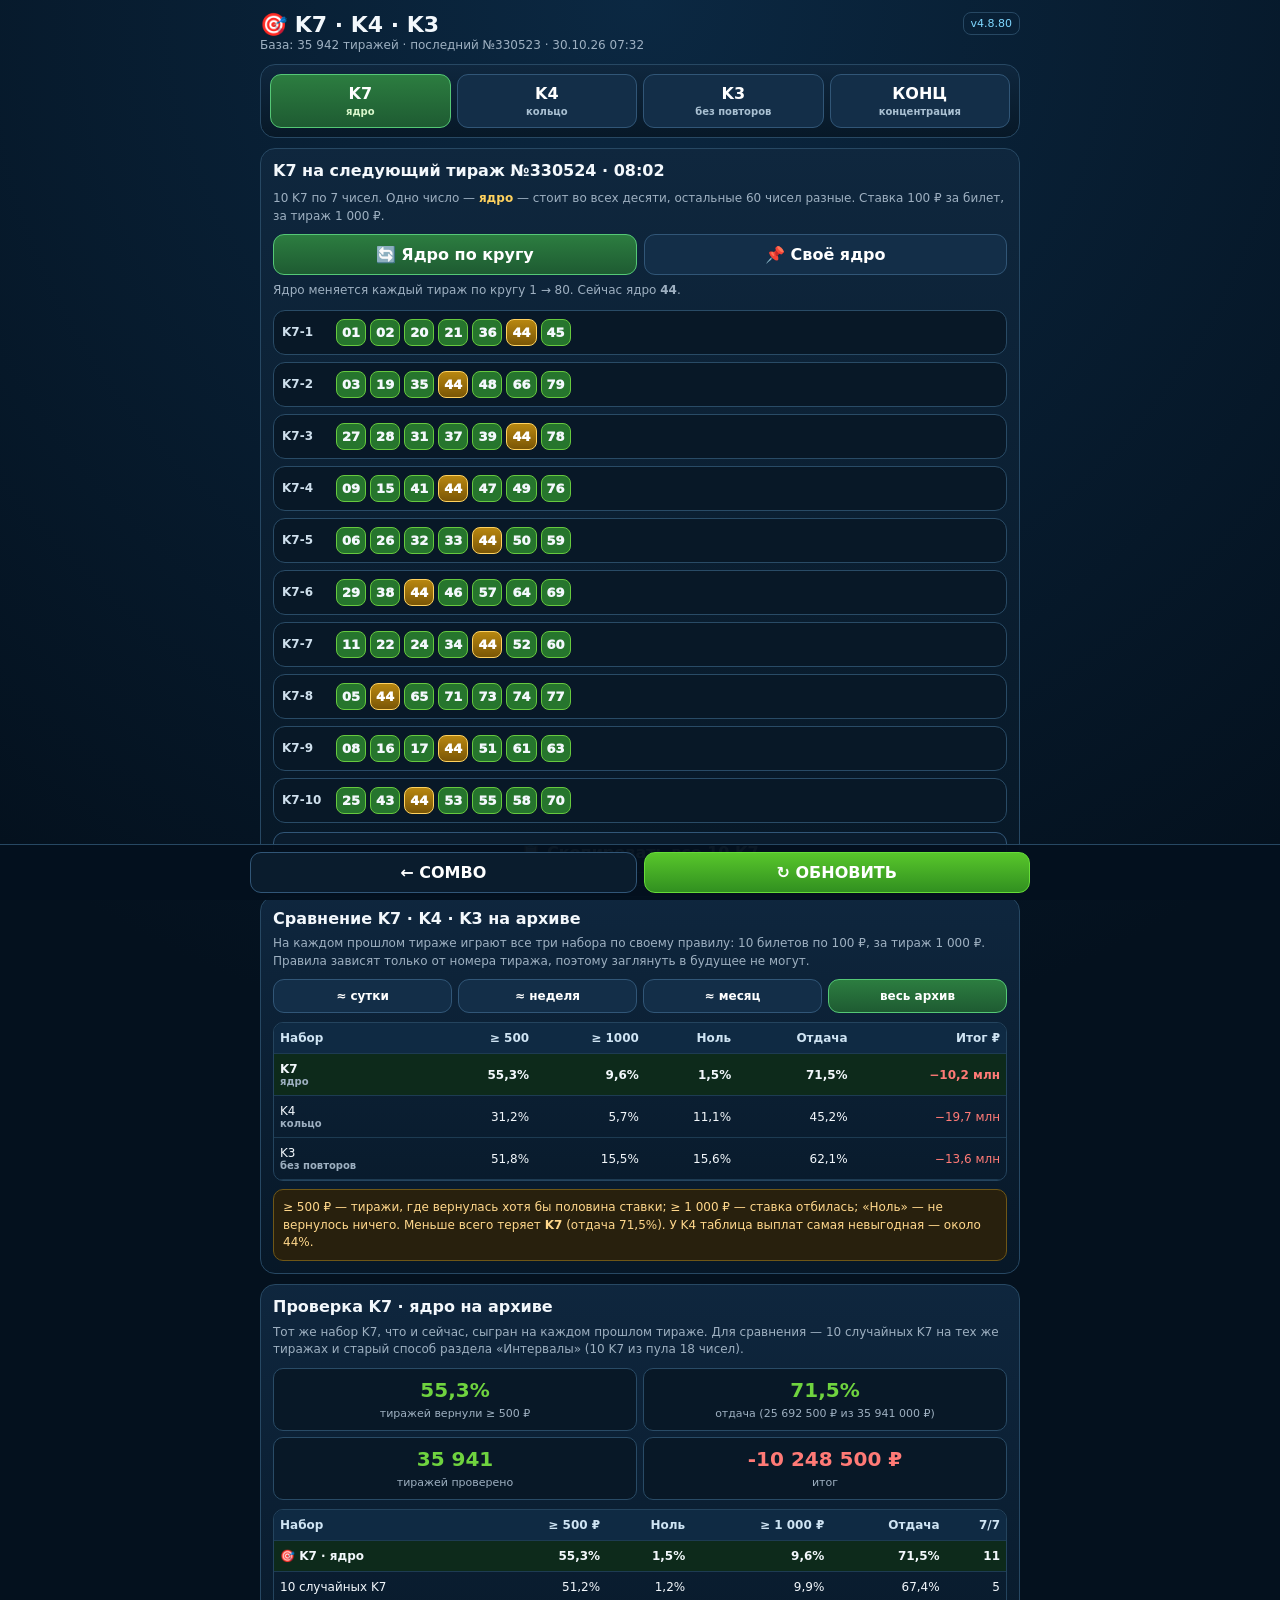
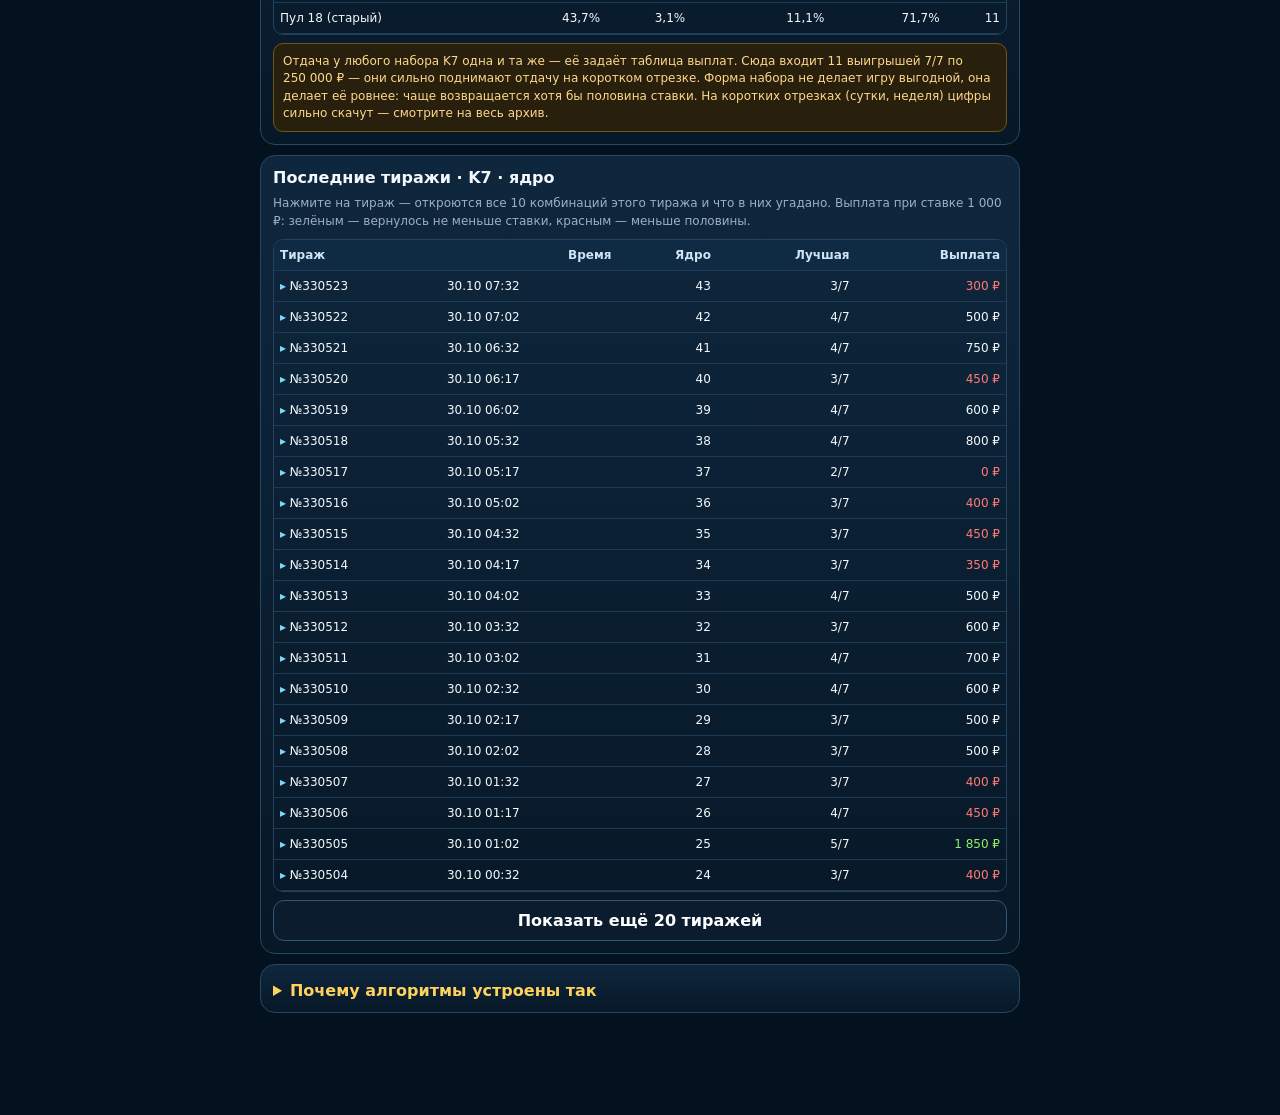
==== commit edeb1957: "COMBO: вкладка «КОНЦ» — комбы концентрации с ходом и проверкой (v4.8.80) На странице K7·K4·K3 четвёр" ====
--- a/k7-interval-builder.html
+++ b/k7-interval-builder.html
@@ -23,7 +23,24 @@
 .primary{background:linear-gradient(180deg,#58c62b,#319020);border-color:#66dd38}
 .ghost{background:#0a1c2d}
 input{width:100%;background:#061421;color:#fff;border:1px solid #2e526d;border-radius:9px;padding:9px;font-size:16px}
-.sizes{display:grid;grid-template-columns:repeat(3,1fr);gap:7px;margin-top:10px}
+.sizes{display:grid;grid-template-columns:repeat(4,1fr);gap:6px}
+.switch{padding:9px}
+[hidden]{display:none!important}
+.kcMethods{display:grid;grid-template-columns:repeat(3,1fr);gap:6px;margin-top:9px}
+.kcMethods button{padding:9px 4px;font-size:12px;line-height:1.2}
+.kcCtl{display:grid;grid-template-columns:repeat(3,1fr) auto;gap:6px;margin-top:9px;align-items:end}
+.kcCtl label{font-size:11px;color:var(--muted)}
+.kcCtl input{margin-top:3px;padding:8px;text-align:center}
+.kc{border:1px solid #294b66;background:#081827;border-radius:12px;padding:9px}
+.kcHead{display:flex;justify-content:space-between;gap:8px;align-items:center;margin-bottom:7px}
+.kcHead b{font-size:13px}
+.kcHead span{font-size:11px;color:var(--muted)}
+.hod{display:grid;gap:4px;margin-top:8px}
+.hodCell{border:1px solid #24445e;border-radius:8px;padding:5px 2px;text-align:center;font-size:11px;background:#0a1b2b;line-height:1.25}
+.hodCell small{display:block;color:var(--muted);font-size:10px}
+.hodCell.now{border-color:#ffd25e;color:#ffe08a}
+.hodCell.win{background:#123a20;border-color:#3b8850}
+.cellTag{display:inline-block;padding:2px 6px;border-radius:6px;background:#3d3513;border:1px solid #876916;color:#ffe08a;font-size:11px;font-weight:900}
 .sizes button{padding:9px 4px;line-height:1.2}
 .sizes button small{display:block;font-size:10px;font-weight:700;color:#a9c0d2;margin-top:2px}
 .sizes button.active small{color:#d9f7cc}
@@ -76,16 +93,17 @@
 .footer{position:fixed;left:0;right:0;bottom:0;background:rgba(4,17,30,.97);border-top:1px solid #274863;padding:7px calc(7px + env(safe-area-inset-right)) calc(7px + env(safe-area-inset-bottom)) calc(7px + env(safe-area-inset-left))}
 .footerIn{max-width:780px;margin:auto;display:grid;grid-template-columns:1fr 1fr;gap:7px}
 .err{color:#ffb6b6}
-@media(max-width:420px){.ticket{grid-template-columns:40px 1fr;padding:7px}.ticket b{font-size:11px}.n{min-width:28px;padding:5px 3px;font-size:12px}.periods button{font-size:11px}th,td{padding:7px 5px}.dRow{grid-template-columns:34px 1fr 66px}.m{min-width:23px}}
+@media(max-width:420px){.kcCtl{grid-template-columns:repeat(3,1fr)}.kcCtl button{grid-column:1/-1}.ticket{grid-template-columns:40px 1fr;padding:7px}.ticket b{font-size:11px}.n{min-width:28px;padding:5px 3px;font-size:12px}.periods button{font-size:11px}th,td{padding:7px 5px}.dRow{grid-template-columns:34px 1fr 66px}.m{min-width:23px}}
 </style>
 </head>
 <body>
 <div class="app">
  <div class="top"><div><h1>🎯 K7 · K4 · K3</h1><div class="muted" id="db">Загрузка архива…</div></div><span class="ver" id="ver">COMBO</span></div>
 
- <div class="card">
+ <div class="card switch"><div class="sizes" id="sizes"></div></div>
+
+ <div class="card kOnly">
   <h2 id="nextTitle">Комбинации на следующий тираж</h2>
-  <div class="sizes" id="sizes"></div>
   <div class="muted" id="sizeInfo" style="margin-top:9px"></div>
   <div class="seg" id="coreSeg">
    <button id="modeAuto" type="button">🔄 Ядро по кругу</button>
@@ -100,15 +118,15 @@
   <div class="tools"><button id="copyAll" type="button" class="ghost">📋 Скопировать все 10</button></div>
  </div>
 
- <div class="card">
+ <div class="card kOnly">
   <h2>Сравнение K7 · K4 · K3 на архиве</h2>
   <div class="muted">На каждом прошлом тираже играют все три набора по своему правилу: 10 билетов по 100 ₽, за тираж 1 000 ₽. Правила зависят только от номера тиража, поэтому заглянуть в будущее не могут.</div>
-  <div class="periods" id="periods"></div>
+  <div class="periods" data-periods></div>
   <div class="tableWrap"><table id="sizeCmp"></table></div>
   <div class="note" id="sizeNote"></div>
  </div>
 
- <div class="card">
+ <div class="card kOnly">
   <h2 id="algoTitle">Проверка набора на архиве</h2>
   <div class="muted" id="algoInfo"></div>
   <div class="stats" id="mainStats"></div>
@@ -116,11 +134,50 @@
   <div class="note" id="honest"></div>
  </div>
 
- <div class="card">
+ <div class="card kOnly">
   <h2 id="logTitle">Последние тиражи этого набора</h2>
   <div class="muted">Нажмите на тираж — откроются все 10 комбинаций этого тиража и что в них угадано. Выплата при ставке 1 000 ₽: зелёным — вернулось не меньше ставки, красным — меньше половины.</div>
   <div class="tableWrap"><table class="log" id="log"></table></div>
   <button type="button" id="logMore" class="ghost" style="width:100%;margin-top:8px">Показать ещё 20 тиражей</button>
+ </div>
+
+
+ <div class="card cOnly" hidden>
+  <h2 id="kcTitle">Комбы концентрации</h2>
+  <div class="muted">Числа берутся из клеток концентрации (цифровой корень 1–9), как в матрице КОНЦ. Каждая комба держится несколько тиражей подряд — так виден её ход.</div>
+  <div class="kcMethods" id="kcMethods"></div>
+  <div class="muted" id="kcMethodInfo" style="margin-top:8px"></div>
+  <div class="kcCtl">
+   <label>Чисел в комбе<input id="kcK" type="number" inputmode="numeric" min="1" max="10" step="1"></label>
+   <label>Сколько комб<input id="kcN" type="number" inputmode="numeric" min="1" max="9" step="1"></label>
+   <label>Держать тир.<input id="kcH" type="number" inputmode="numeric" min="1" max="5" step="1"></label>
+   <button id="kcApply" type="button" class="primary">Применить</button>
+  </div>
+  <div class="muted" id="kcAnchor" style="margin-top:9px"></div>
+  <div class="tickets" id="kcCombos"></div>
+  <div class="tools"><button id="kcCopy" type="button" class="ghost">📋 Скопировать комбы</button></div>
+ </div>
+
+ <div class="card cOnly" hidden>
+  <h2>Сравнение способов на архиве</h2>
+  <div class="muted" id="kcCmpInfo"></div>
+  <div class="periods" data-periods></div>
+  <div class="tableWrap"><table id="kcCmp"></table></div>
+  <div class="note" id="kcNote"></div>
+ </div>
+
+ <div class="card cOnly" hidden>
+  <h2 id="kcHodTitle">Ход по тиражам удержания</h2>
+  <div class="muted">Сколько возвращается в 1-м, 2-м … тираже после построения комб. Если способ «ловит» концентрацию, отдача в первых тиражах была бы выше.</div>
+  <div class="stats" id="kcStats"></div>
+  <div class="tableWrap"><table id="kcHod"></table></div>
+ </div>
+
+ <div class="card cOnly" hidden>
+  <h2 id="kcLogTitle">Последние тиражи · КОНЦ</h2>
+  <div class="muted">Нажмите на тираж — откроются комбы этого тиража и что в них угадано.</div>
+  <div class="tableWrap"><table class="log" id="kcLog"></table></div>
+  <button type="button" id="kcLogMore" class="ghost" style="width:100%;margin-top:8px">Показать ещё 20 тиражей</button>
  </div>
 
  <div class="card">
@@ -128,7 +185,7 @@
    <summary>Почему алгоритмы устроены так</summary>
    <div class="muted" style="margin-top:8px">
     <p><b>1. Угадать числа по истории нельзя.</b> Перед созданием раздела проверен 21 признак: пропуски и интервалы, частоты на 5–400 тиражах, связи с прошлым тиражом, соседние и зеркальные числа, столбы, цифровые корни. Модель училась на одной части архива и проверялась на другой. Результат — уровень случая: «лучшие» числа выпадают так же часто, как любые.</p>
-    <p><b>2. Отдачу задаёт таблица выплат</b>, а не выбор чисел: у K7 около 70%, у K3 около 62%, у K4 около 44%.</p>
+    <p><b>2. Отдачу задаёт таблица выплат</b>, а не выбор чисел: у K7 около 70%, у K3 около 62%, у K4 около 44%. Для комб концентрации — по таблице выбранного количества чисел.</p>
     <p><b>3. Меняется только то, как часто возвращаются деньги.</b> Для каждого размера компьютер перебирал разные формы набора из 10 билетов и искал ту, что чаще возвращает хотя бы половину ставки. Для K7 лучшая форма — общее ядро + по 6 своих чисел, для K3 — 30 разных чисел без повторов, для K4 — «кольцо» из 20 чисел, где каждое число стоит в двух соседних билетах. Все три формы подтверждены на обеих половинах реального архива.</p>
    </div>
   </details>
@@ -190,13 +247,91 @@
 })();
 if(typeof module==='object'&&module.exports)module.exports=K7;
 
+// ===== Комбы концентрации: 3 способа, k чисел, N комб, удержание H тиражей =====
+const KC=(()=>{
+ const W=10;
+ const root=n=>1+(Number(n)-1)%9;
+ const CELL=Array.from({length:10},(_,r)=>r?Array.from({length:80},(_,i)=>i+1).filter(n=>root(n)===r):[]);
+ // Та же концентрация, что в матрице Комбо: клетка с наибольшим числом шаров; при ничьей — та, что набрала максимум раньше по порядку выпадения.
+ function concOf(balls){const b=(balls||[]).map(Number);if(!b.length)return null;const c=Array(10).fill(0);b.forEach(v=>c[root(v)]++);const m=Math.max(...c),run=Array(10).fill(0);for(const v of b){const k=root(v);run[k]++;if(c[k]===m&&run[k]===m)return k}return null}
+ function mulberry32(a){return function(){a|=0;a=a+0x6D2B79F5|0;let t=Math.imul(a^a>>>15,1|a);t=t+Math.imul(t^t>>>7,61|t)^t;return((t^t>>>14)>>>0)/4294967296}}
+ const METHODS={
+  repeat:{label:'Повторы в клетке',short:'повторы'},
+  last:{label:'Клетка прошлой концентрации',short:'прошлая конц.'},
+  emerge:{label:'Переход · зарождение',short:'зарождение'}
+ };
+ // Статистика окна W последних тиражей до idx включительно.
+ function windowStats(draws,idx){
+  const cnt=new Int16Array(81),last=new Int16Array(81).fill(999),sets=[];
+  for(let j=0;j<W&&idx-j>=0;j++){const b=draws[idx-j].balls.map(Number);sets.push(b);for(const n of b){cnt[n]++;if(last[n]===999)last[n]=j}}
+  const order=r=>CELL[r].slice().sort((a,b)=>cnt[b]-cnt[a]||last[a]-last[b]||a-b);
+  const repeatScore=r=>{let s=0,t=0;for(const n of CELL[r]){s+=Math.max(0,cnt[n]-1);t+=cnt[n]}return s*100+t};
+  return {cnt,last,sets,order,repeatScore};
+ }
+ function rankCells(draws,idx,method,S){
+  const cells=[1,2,3,4,5,6,7,8,9],out=[],lead={};
+  if(method==='repeat'){
+   cells.sort((a,b)=>S.repeatScore(b)-S.repeatScore(a)||a-b);
+   for(const r of cells){out.push(r);lead[r]=S.order(r)}
+  }else if(method==='last'){
+   for(let j=0;idx-j>=0&&out.length<9&&j<400;j++){const d=draws[idx-j],r=concOf(d.balls);if(r&&!out.includes(r)){out.push(r);const inCell=d.balls.map(Number).filter(n=>root(n)===r).sort((a,b)=>a-b);lead[r]=[...inCell,...S.order(r).filter(n=>!inCell.includes(n))]}}
+   for(const r of cells.slice().sort((a,b)=>S.repeatScore(b)-S.repeatScore(a)||a-b))if(!out.includes(r)){out.push(r);lead[r]=S.order(r)}
+  }else{
+   const cur=concOf(draws[idx].balls),score={};
+   for(const r of cells){
+    const pc=new Map(),inv=new Map();
+    for(const b of S.sets){const s=b.filter(n=>root(n)===r).sort((x,y)=>x-y);for(let i=0;i<s.length;i++)for(let j=i+1;j<s.length;j++){const key=s[i]*100+s[j];pc.set(key,(pc.get(key)||0)+1)}}
+    let sc=0;for(const [key,v] of pc)if(v>1){sc+=v-1;const a=Math.floor(key/100),b=key%100;inv.set(a,(inv.get(a)||0)+v-1);inv.set(b,(inv.get(b)||0)+v-1)}
+    score[r]=sc*10000+S.repeatScore(r);
+    const base=S.order(r);lead[r]=[...base.filter(n=>inv.has(n)).sort((a,b)=>inv.get(b)-inv.get(a)||base.indexOf(a)-base.indexOf(b)),...base.filter(n=>!inv.has(n))];
+   }
+   cells.sort((a,b)=>(a===cur)-(b===cur)||score[b]-score[a]||a-b);
+   for(const r of cells)out.push(r);
+  }
+  return {cells:out,lead};
+ }
+ // N комб по k чисел: комба i — из клетки i в рейтинге; если в клетке меньше k чисел, добор из следующих клеток.
+ function build(draws,idx,method,k,N){
+  const S=windowStats(draws,idx),{cells,lead}=rankCells(draws,idx,method,S),combos=[];
+  for(let i=0;i<Math.min(N,9);i++){
+   const c=[];for(let j=i;j<i+9&&c.length<k;j++){for(const n of lead[cells[j%9]]){if(c.length>=k)break;if(!c.includes(n))c.push(n)}}
+   combos.push({cell:cells[i],nums:c.sort((a,b)=>a-b)});
+  }
+  return {anchorIdx:idx,anchorDraw:draws[idx].draw,conc:concOf(draws[idx].balls),combos};
+ }
+ function randomBuild(anchorDraw,k,N){const r=mulberry32(Number(anchorDraw)*97+k*11+N),out=[];for(let i=0;i<N;i++){const a=Array.from({length:80},(_,x)=>x+1);for(let x=0;x<k;x++){const j=x+Math.floor(r()*(80-x));[a[x],a[j]]=[a[j],a[x]]}out.push({cell:null,nums:a.slice(0,k).sort((p,q)=>p-q)})}return {anchorDraw,combos:out}}
+ const anchorIdxFor=(draws,i,H)=>i-1-((Number(draws[i-1].draw))%H); // для тиража i: последний якорь не позже i-1
+ function play(nums,on,pay){let h=0;for(const n of nums)h+=on[n];return {h,p:Number(pay[h]||0)}}
+ function backtest(draws,method,k,N,H,pay,from=W){
+  const rows=[],rnd=[];let cache=null,rcache=null;
+  for(let i=Math.max(from,W);i<draws.length;i++){
+   const a=anchorIdxFor(draws,i,H);if(a<W-1)continue;
+   if(!cache||cache.anchorIdx!==a){cache=build(draws,a,method,k,N);rcache=randomBuild(draws[a].draw,k,N)}
+   const on=new Uint8Array(81);for(const b of draws[i].balls)on[Number(b)]=1;
+   const pos=i-a;let tot=0,best=0;const hits=cache.combos.map(c=>{const r=play(c.nums,on,pay);tot+=r.p;if(r.h>best)best=r.h;return r.h});
+   let rt=0;const rh=rcache.combos.map(c=>{const r=play(c.nums,on,pay);rt+=r.p;return r.h});
+   rows.push({i,draw:draws[i].draw,date:draws[i].date,time:draws[i].time,anchor:draws[a].draw,pos,total:tot,best,hits});
+   rnd.push({total:rt,hits:rh,pos});
+  }
+  return {rows,rnd};
+ }
+ function summarize(rows,N,k,H){
+  const n=rows.length,stake=N*100,cost=n*stake;let paid=0,half=0,full=0,zero=0,hitSum=0,tickets=0;const byPos=Array(H+1).fill(0).map(()=>[0,0]);
+  for(const r of rows){paid+=r.total;if(r.total>=stake/2)half++;if(r.total>=stake)full++;if(r.total===0)zero++;for(const h of r.hits){hitSum+=h;tickets++}byPos[r.pos][0]+=r.total;byPos[r.pos][1]+=stake}
+  return {n,cost,paid,net:paid-cost,ret:cost?paid/cost:0,half:n?half/n:0,full:n?full/n:0,zero:n?zero/n:0,avgHits:tickets?hitSum/tickets:0,expHits:k/4,byPos:byPos.slice(1).map(([p,c])=>c?p/c:0)};
+ }
+ return {W,root,CELL,concOf,METHODS,build,randomBuild,backtest,summarize,anchorIdxFor};
+})();
+
+
 // ===== Страница =====
 if(typeof document!=='undefined'){
 const $=id=>document.getElementById(id),fmt=n=>String(n).padStart(2,'0');
 const rub=n=>Math.round(Number(n)||0).toLocaleString('ru-RU')+' ₽',pct=x=>(100*x).toFixed(1).replace('.',',')+'%';
 const PAY_DEFAULT={7:{0:150,3:100,4:200,5:1200,6:10000,7:250000},4:{2:100,3:300,4:3300},3:{2:300,3:1500}};
 const PERIODS=[{key:66,label:'≈ сутки'},{key:462,label:'≈ неделя'},{key:1980,label:'≈ месяц'},{key:0,label:'весь архив'}];
-let DRAWS=[],PAYS=PAY_DEFAULT,ROWS=null,PERIOD=0,MODE='auto',PIN=null,SIZE=7,OPEN_DRAW=null,LOG_N=20;
+let DRAWS=[],PAYS=PAY_DEFAULT,PAYALL={},ROWS=null,PERIOD=0,MODE='auto',PIN=null,SIZE=7,OPEN_DRAW=null,LOG_N=20;
+let KCS={method:'emerge',k:4,N:3,H:5},KCR=null,KC_JOB=0,KC_OPEN=null,KC_LOG_N=20;
 const store={get(k){try{return localStorage.getItem(k)}catch{return null}},set(k,v){try{localStorage.setItem(k,v)}catch{}}};
 // Убрать следы старого раздела «Интервалы» с телефона (в том числе сохранённый GitHub-токен).
 try{['k7GithubActionsTokenV1','k7IntervalLabSavedV1'].forEach(k=>localStorage.removeItem(k))}catch{}
@@ -211,11 +346,15 @@
 const S_=()=>K7.SIZES[SIZE],L=()=>S_().label;
 function pinned(){return SIZE===7&&MODE==='pin'&&PIN?PIN:null}
 function setFor(draw){return S_().build(draw,pinned())}
+function renderSwitch(){
+ $('sizes').innerHTML=[7,4,3].map(k=>`<button type="button" data-size="${k}" class="${SIZE===k?'active':''}" aria-pressed="${SIZE===k}">${K7.SIZES[k].label}<small>${K7.SIZES[k].name}</small></button>`).join('')+`<button type="button" data-size="C" class="${SIZE==='C'?'active':''}" aria-pressed="${SIZE==='C'}">КОНЦ<small>концентрация</small></button>`;
+ document.querySelectorAll('[data-size]').forEach(b=>b.onclick=()=>setSize(b.dataset.size==='C'?'C':Number(b.dataset.size)));
+ document.querySelectorAll('.kOnly').forEach(e=>e.hidden=SIZE==='C');document.querySelectorAll('.cOnly').forEach(e=>e.hidden=SIZE!=='C');
+}
 function renderTickets(){
+ renderSwitch();if(SIZE==='C'){renderConc();return}
  const nd=nextDraw(),set=setFor(nd.draw);
  $('nextTitle').textContent=`${L()} на следующий тираж №${nd.draw} · ${nd.time}`;
- $('sizes').innerHTML=[7,4,3].map(k=>`<button type="button" data-size="${k}" class="${SIZE===k?'active':''}" aria-pressed="${SIZE===k}">${K7.SIZES[k].label}<small>${K7.SIZES[k].name}</small></button>`).join('');
- document.querySelectorAll('[data-size]').forEach(b=>b.onclick=()=>setSize(Number(b.dataset.size)));
  $('sizeInfo').innerHTML=S_().info+' Ставка 100 ₽ за билет, за тираж 1 000 ₽.';
  $('coreSeg').hidden=SIZE!==7;
  $('modeAuto').classList.toggle('active',MODE==='auto');$('modePin').classList.toggle('active',MODE==='pin');
@@ -227,10 +366,10 @@
  $('copyAll').onclick=async()=>{const text=set.tickets.map((t,i)=>`${L()}-${i+1}: ${t.map(fmt).join(' ')}`).join('\n');try{await navigator.clipboard.writeText(text);$('copyAll').textContent='✅ Скопировано'}catch{$('copyAll').textContent='Не удалось скопировать'}setTimeout(()=>$('copyAll').textContent=`📋 Скопировать все 10 ${L()}`,1600)};
 }
 function slice(a){return PERIOD?a.slice(-PERIOD):a}
+function renderPeriods(){document.querySelectorAll('[data-periods]').forEach(box=>{box.innerHTML=PERIODS.map(p=>`<button type="button" data-period="${p.key}" class="${PERIOD===p.key?'active':''}" aria-pressed="${PERIOD===p.key}">${p.label}</button>`).join('')});document.querySelectorAll('[data-period]').forEach(b=>b.onclick=()=>{PERIOD=Number(b.dataset.period);if(SIZE==='C')computeConc();else renderStats()})}
 const word=n=>{const a=n%10,b=n%100;return a===1&&b!==11?'выигрыш':a>=2&&a<=4&&(b<12||b>14)?'выигрыша':'выигрышей'};
 function renderStats(){
- $('periods').innerHTML=PERIODS.map(p=>`<button type="button" data-period="${p.key}" class="${PERIOD===p.key?'active':''}" aria-pressed="${PERIOD===p.key}">${p.label}</button>`).join('');
- document.querySelectorAll('[data-period]').forEach(b=>b.onclick=()=>{PERIOD=Number(b.dataset.period);renderStats()});
+ renderPeriods();if(SIZE==='C'){renderConcStats();return}
  $('algoTitle').textContent=`Проверка ${L()} · ${S_().name} на архиве`;
  $('logTitle').textContent=`Последние тиражи · ${L()} · ${S_().name}`;
  if(!ROWS){$('sizeCmp').innerHTML='<tbody><tr><td>Считаю…</td></tr></tbody>';$('mainStats').innerHTML='';$('cmp').innerHTML='';return}
@@ -268,11 +407,11 @@
 }
 function compute(){ROWS=null;renderStats();setTimeout(()=>{ROWS=K7.backtest(DRAWS,MODE==='pin'&&PIN?PIN:null,PAYS);renderStats()},30)}
 function setMode(m){MODE=m;OPEN_DRAW=null;store.set('k7CoreMode',m);renderTickets();compute()}
-function setSize(k){if(!K7.SIZES[k]||k===SIZE)return;SIZE=k;OPEN_DRAW=null;LOG_N=20;store.set('kSetSize',String(k));renderTickets();if(ROWS)renderStats();else compute()}
+function setSize(k){if((k!=='C'&&!K7.SIZES[k])||k===SIZE)return;SIZE=k;OPEN_DRAW=null;LOG_N=20;store.set('kSetSize',String(k));renderTickets();if(SIZE==='C'){computeConc();return}if(ROWS)renderStats();else compute()}
 async function load(){
  try{
   try{const v=await fetchJSON('app-version.json');if(v?.version)$('ver').textContent='v'+v.version}catch{}
-  try{const p=await fetchJSON('keno-payouts-v1.json');const c=p?.combination;if(c?.['7']&&c?.['4']&&c?.['3'])PAYS={7:c['7'],4:c['4'],3:c['3']}}catch{}
+  try{const p=await fetchJSON('keno-payouts-v1.json');const c=p?.combination;if(c?.['7']&&c?.['4']&&c?.['3'])PAYS={7:c['7'],4:c['4'],3:c['3']};if(c)PAYALL=c}catch{}
   DRAWS=await fetchJSON('combo-history-v1.json');
   if(!Array.isArray(DRAWS)||!DRAWS.length)throw new Error('архив пуст');
   DRAWS=DRAWS.filter(d=>Array.isArray(d.balls)&&d.balls.length===20).sort((a,b)=>Number(a.draw)-Number(b.draw));
@@ -280,11 +419,86 @@
   $('db').textContent=`База: ${DRAWS.length.toLocaleString('ru-RU')} тиражей · последний №${last.draw} · ${last.date} ${last.time}`;
   const savedPin=Number(store.get('k7CorePin'));if(savedPin>=1&&savedPin<=80)PIN=savedPin;
   MODE=store.get('k7CoreMode')==='pin'&&PIN?'pin':'auto';
-  const savedSize=Number(store.get('kSetSize'));if(K7.SIZES[savedSize])SIZE=savedSize;
+  const ss=store.get('kSetSize');if(ss==='C')SIZE='C';else if(K7.SIZES[Number(ss)])SIZE=Number(ss);
+  try{const v=JSON.parse(store.get('kcState')||'{}');if(KC.METHODS[v.method])KCS.method=v.method;['k','N','H'].forEach(x=>{if(Number.isInteger(v[x]))KCS[x]=v[x]})}catch{}
   $('coreInput').value=String(PIN||K7.autoCore(nextDraw().draw));
-  renderTickets();compute();
+  renderTickets();compute();if(SIZE==='C')computeConc();
  }catch(e){$('db').innerHTML='<span class="err">Ошибка загрузки: '+String(e.message||e)+'</span>'}
 }
+
+// ===== Вкладка КОНЦ =====
+const C_LIM={k:[1,10],N:[1,9],H:[1,5]};
+const PAYK=k=>PAYALL[String(k)]||{};
+function evK(k){const C=(n,r)=>{let x=1;for(let i=0;i<r;i++)x=x*(n-i)/(i+1);return x};let e=0;for(let h=0;h<=k;h++)e+=C(20,h)*C(60,k-h)/C(80,k)*Number(PAYK(k)[h]||0);return e/100}
+function concAnchorIdx(){const L=DRAWS.length-1;return L-(Number(DRAWS[L].draw)%KCS.H)}
+function renderConc(){
+ const nd=nextDraw(),a=concAnchorIdx(),A=DRAWS[a],set=KC.build(DRAWS,a,KCS.method,KCS.k,KCS.N),pay=PAYK(KCS.k);
+ $('kcTitle').textContent=`Комбы концентрации на тираж №${nd.draw} · ${nd.time}`;
+ $('kcMethods').innerHTML=Object.entries(KC.METHODS).map(([key,m])=>`<button type="button" data-kcm="${key}" class="${KCS.method===key?'active':''}" aria-pressed="${KCS.method===key}">${m.label}</button>`).join('');
+ document.querySelectorAll('[data-kcm]').forEach(b=>b.onclick=()=>{KCS.method=b.dataset.kcm;saveKC();renderConc();computeConc()});
+ const info={repeat:'Клетки, где за последние 10 тиражей больше всего чисел выпадало повторно. Из клетки берутся самые частые числа.',last:'Клетка, которая была жёлтой (концентрацией) в последнем тираже, затем — в предыдущих. Первыми берутся числа, выпавшие в ней в тот тираж.',emerge:'Клетка, где за последние 10 тиражей одни и те же пары чисел выпадали вместе снова (как 3·30 → 3·30·48·66). Текущая жёлтая клетка идёт последней — ищется, куда концентрация может перейти, не обязательно в соседнюю.'};
+ $('kcMethodInfo').textContent=info[KCS.method];
+ $('kcK').value=KCS.k;$('kcN').value=KCS.N;$('kcH').value=KCS.H;
+ const played=DRAWS.length-1-a;
+ $('kcAnchor').innerHTML=`Построены после №${A.draw} (${A.date} ${A.time}), жёлтая клетка того тиража — <span class="cellTag">${set.conc}</span>. Держатся ${KCS.H} тир.: №${A.draw+1}–№${A.draw+KCS.H}. Сейчас ${played+1}-й из ${KCS.H}. Ставка ${KCS.N} × 100 ₽ = ${rub(KCS.N*100)} за тираж.`;
+ $('kcCombos').innerHTML=set.combos.map((c,i)=>{
+  const cells=[];for(let p=1;p<=KCS.H;p++){const idx=a+p,d=DRAWS[idx];
+   if(d){const on=new Set(d.balls.map(Number)),h=c.nums.filter(n=>on.has(n)).length,pp=Number(pay[h]||0);cells.push(`<div class="hodCell${pp>=100?' win':''}"><small>№${d.draw}</small>${h}/${KCS.k}<small>${pp?rub(pp):'0 ₽'}</small></div>`)}
+   else cells.push(`<div class="hodCell${p===played+1?' now':''}"><small>№${A.draw+p}</small>${p===played+1?'▶ сейчас':'·'}<small>&nbsp;</small></div>`)}
+  return `<div class="kc"><div class="kcHead"><b>КОНЦ-${i+1}</b><span>клетка <span class="cellTag">${c.cell}</span></span></div><div class="nums">${c.nums.map(n=>`<span class="n">${fmt(n)}</span>`).join('')}</div><div class="hod" style="grid-template-columns:repeat(${KCS.H},1fr)">${cells.join('')}</div></div>`}).join('');
+ $('kcCopy').onclick=async()=>{const text=set.combos.map((c,i)=>`КОНЦ-${i+1} (клетка ${c.cell}): ${c.nums.map(fmt).join(' ')}`).join('\n');try{await navigator.clipboard.writeText(text);$('kcCopy').textContent='✅ Скопировано'}catch{$('kcCopy').textContent='Не удалось скопировать'}setTimeout(()=>$('kcCopy').textContent='📋 Скопировать комбы',1600)};
+}
+function saveKC(){store.set('kcState',JSON.stringify(KCS))}
+function readKC(){for(const [x,el] of [['k','kcK'],['N','kcN'],['H','kcH']]){let v=Math.floor(Number($(el).value));const [lo,hi]=C_LIM[x];if(!(v>=lo&&v<=hi))v=Math.min(hi,Math.max(lo,Number.isFinite(v)?v:KCS[x]));KCS[x]=v}saveKC()}
+// Проверка на архиве — по частям, чтобы телефон не зависал.
+function computeConc(){
+ const job=++KC_JOB,methods=Object.keys(KC.METHODS),from=PERIOD?Math.max(KC.W,DRAWS.length-PERIOD):KC.W,pay=PAYK(KCS.k),key=[KCS.k,KCS.N,KCS.H,PERIOD,DRAWS.length].join('|');
+ if(KCR&&KCR.key===key&&KCR.done){renderConcStats();return}
+ KCR={key,done:false,progress:0,res:{},rnd:null};renderConcStats();
+ const total=(DRAWS.length-from)*methods.length,CH=1500;let mi=0,pos=from,acc={rows:[],rnd:[]},doneCnt=0;
+ const step=()=>{if(job!==KC_JOB)return;
+  const m=methods[mi],to=Math.min(DRAWS.length,pos+CH);
+  const part=KC.backtest(DRAWS.slice(0,to),m,KCS.k,KCS.N,KCS.H,pay,pos);
+  acc.rows.push(...part.rows);acc.rnd.push(...part.rnd);doneCnt+=to-pos;pos=to;
+  if(pos>=DRAWS.length){KCR.res[m]=acc.rows;if(!KCR.rnd)KCR.rnd=acc.rnd;mi++;pos=from;acc={rows:[],rnd:[]}}
+  KCR.progress=doneCnt/total;
+  if(mi>=methods.length){KCR.done=true;renderConcStats();return}
+  renderConcProgress();setTimeout(step,0)};
+ setTimeout(step,20);
+}
+function renderConcProgress(){$('kcCmp').innerHTML=`<tbody><tr><td>Считаю на архиве… ${Math.round(100*(KCR?.progress||0))}%</td></tr></tbody>`}
+function renderConcStats(){
+ renderPeriods();
+ const k=KCS.k,N=KCS.N,H=KCS.H,ev=evK(k),M=KC.METHODS;
+ $('kcCmpInfo').textContent=`Каждый способ сыгран на прошлых тиражах с теми же настройками: ${N} ${N===1?'комба':N<5?'комбы':'комб'} по ${k} ${k===1?'числу':'числа'}${k>4?'':''}, держим ${H} тир. Комбы строятся только по уже прошедшим тиражам. Для сравнения — случайные комбы того же размера.`;
+ $('kcHodTitle').textContent=`Ход по тиражам удержания · ${M[KCS.method].label}`;
+ $('kcLogTitle').textContent=`Последние тиражи · ${M[KCS.method].label}`;
+ if(!KCR||!KCR.done){renderConcProgress();$('kcStats').innerHTML='';$('kcHod').innerHTML='';$('kcLog').innerHTML='';$('kcNote').textContent='';return}
+ const S={};for(const m in M)S[m]=KC.summarize(KCR.res[m],N,k,H);const R=KC.summarize(KCR.rnd,N,k,H);
+ const row=(name,s,main)=>`<tr class="${main?'main':''}"><td>${name}</td><td>${s.avgHits.toFixed(2).replace('.',',')}</td><td>${pct(s.half)}</td><td>${pct(s.full)}</td><td>${pct(s.zero)}</td><td>${pct(s.ret)}</td></tr>`;
+ $('kcCmp').innerHTML=`<thead><tr><th>Способ</th><th>Совп.</th><th>≥ ½</th><th>≥ ставки</th><th>Ноль</th><th>Отдача</th></tr></thead><tbody>${Object.keys(M).map(m=>row(M[m].label,S[m],m===KCS.method)).join('')}${row('Случайные',R)}</tbody>`;
+ $('kcNote').innerHTML=`«Совп.» — сколько чисел в среднем угадывает одна комба; у случайных ожидается <b>${(k/4).toFixed(2).replace('.',',')}</b> (каждое число выпадает в 25% тиражей). Отдачу задаёт таблица выплат для ${k} ${k===1?'числа':'чисел'}: в среднем <b>${pct(ev)}</b>. Если способ на самом деле ловит концентрацию, его «Совп.» будет заметно выше случайных на «весь архив».`;
+ const s=S[KCS.method];
+ $('kcStats').innerHTML=`<div class="stat"><b>${s.avgHits.toFixed(3).replace('.',',')}</b><span>совп. на комбу (случай ${(k/4).toFixed(3).replace('.',',')})</span></div><div class="stat"><b>${pct(s.ret)}</b><span>отдача · ${s.n.toLocaleString('ru-RU')} тир.</span></div>`;
+ const pos=[...Array(H)].map((_,i)=>i);
+ $('kcHod').innerHTML=`<thead><tr><th>Тираж удержания</th>${pos.map(i=>`<th>${i+1}-й</th>`).join('')}</tr></thead><tbody><tr class="main"><td>${M[KCS.method].short}</td>${pos.map(i=>`<td>${pct(s.byPos[i])}</td>`).join('')}</tr><tr><td>случайные</td>${pos.map(i=>`<td>${pct(R.byPos[i])}</td>`).join('')}</tr></tbody>`;
+ renderConcLog();
+}
+function concDetail(r){
+ const a=DRAWS.findIndex(x=>Number(x.draw)===Number(r.anchor)),d=DRAWS[r.i];if(a<0||!d)return '';
+ const set=KC.build(DRAWS,a,KCS.method,KCS.k,KCS.N),on=new Set(d.balls.map(Number)),inSet=new Set(set.combos.flatMap(c=>c.nums)),pay=PAYK(KCS.k);
+ const balls=d.balls.map(Number).slice().sort((x,y)=>x-y).map(n=>`<span class="b${inSet.has(n)?' in':''}">${fmt(n)}</span>`).join('');
+ let total=0;const rows=set.combos.map((c,i)=>{const h=c.nums.filter(n=>on.has(n)).length,p=Number(pay[h]||0);total+=p;return `<div class="dRow"><b>К-${i+1}<br><span class="cellTag">${c.cell}</span></b><div class="dNums">${c.nums.map(n=>`<span class="m${on.has(n)?' hit':''}">${fmt(n)}</span>`).join('')}</div><div class="dPay ${p>=100?'plus':p?'':'minus'}">${h}/${KCS.k}<small>${p?rub(p):'0 ₽'}</small></div></div>`}).join('');
+ const stake=KCS.N*100;
+ return `<div class="dLabel">Выпало в №${d.draw} · ${d.date} ${d.time} — ${r.pos}-й тираж удержания комб, построенных после №${r.anchor}; жёлтая клетка этого тиража — <span class="cellTag">${KC.concOf(d.balls)}</span></div><div class="balls">${balls}</div>${rows}<div class="dTotal"><span>Ставка ${rub(stake)}</span><span class="${total>=stake?'plus':total>=stake/2?'':'minus'}">выплата ${rub(total)} · итог ${total-stake>=0?'+':''}${rub(total-stake)}</span></div>`;
+}
+function renderConcLog(){
+ const all=KCR.res[KCS.method],last=all.slice(-KC_LOG_N).reverse(),stake=KCS.N*100;
+ $('kcLog').innerHTML=`<thead><tr><th>Тираж</th><th>Время</th><th>Ход</th><th>Лучшая</th><th>Выплата</th></tr></thead><tbody>${last.map(r=>{const open=Number(r.draw)===KC_OPEN;return `<tr class="row${open?' open':''}" data-kcdraw="${r.draw}" role="button" tabindex="0" aria-expanded="${open}"><td>№${r.draw}</td><td>${String(r.date||'').slice(0,5)} ${String(r.time||'').slice(0,5)}</td><td>${r.pos}/${KCS.H}</td><td>${r.best}/${KCS.k}</td><td class="${r.total>=stake?'plus':r.total>=stake/2?'':'minus'}">${rub(r.total)}</td></tr>`+(open?`<tr class="det"><td colspan="5">${concDetail(r)}</td></tr>`:'')}).join('')}</tbody>`;
+ const more=$('kcLogMore');more.hidden=KC_LOG_N>=all.length;more.onclick=()=>{KC_LOG_N+=20;renderConcLog()};
+ document.querySelectorAll('#kcLog tr.row').forEach(tr=>{const go=()=>{const id=Number(tr.dataset.kcdraw);KC_OPEN=KC_OPEN===id?null:id;renderConcLog();if(KC_OPEN)document.querySelector(`#kcLog tr.row[data-kcdraw="${id}"]`)?.scrollIntoView({block:'nearest',behavior:'smooth'})};tr.onclick=go;tr.onkeydown=e=>{if(e.key==='Enter'||e.key===' '){e.preventDefault();go()}}});
+}
+$('kcApply').onclick=()=>{readKC();KC_OPEN=null;KC_LOG_N=20;renderConc();computeConc()};
 $('modeAuto').onclick=()=>setMode('auto');
 $('modePin').onclick=()=>{if(!PIN)PIN=Math.min(80,Math.max(1,Math.floor(Number($('coreInput').value))||K7.autoCore(nextDraw().draw)));store.set('k7CorePin',String(PIN));$('coreInput').value=String(PIN);setMode('pin')};
 $('coreApply').onclick=()=>{const v=Math.floor(Number($('coreInput').value));if(!(v>=1&&v<=80)){$('coreInput').value=String(PIN||1);return}PIN=v;store.set('k7CorePin',String(v));setMode('pin')};
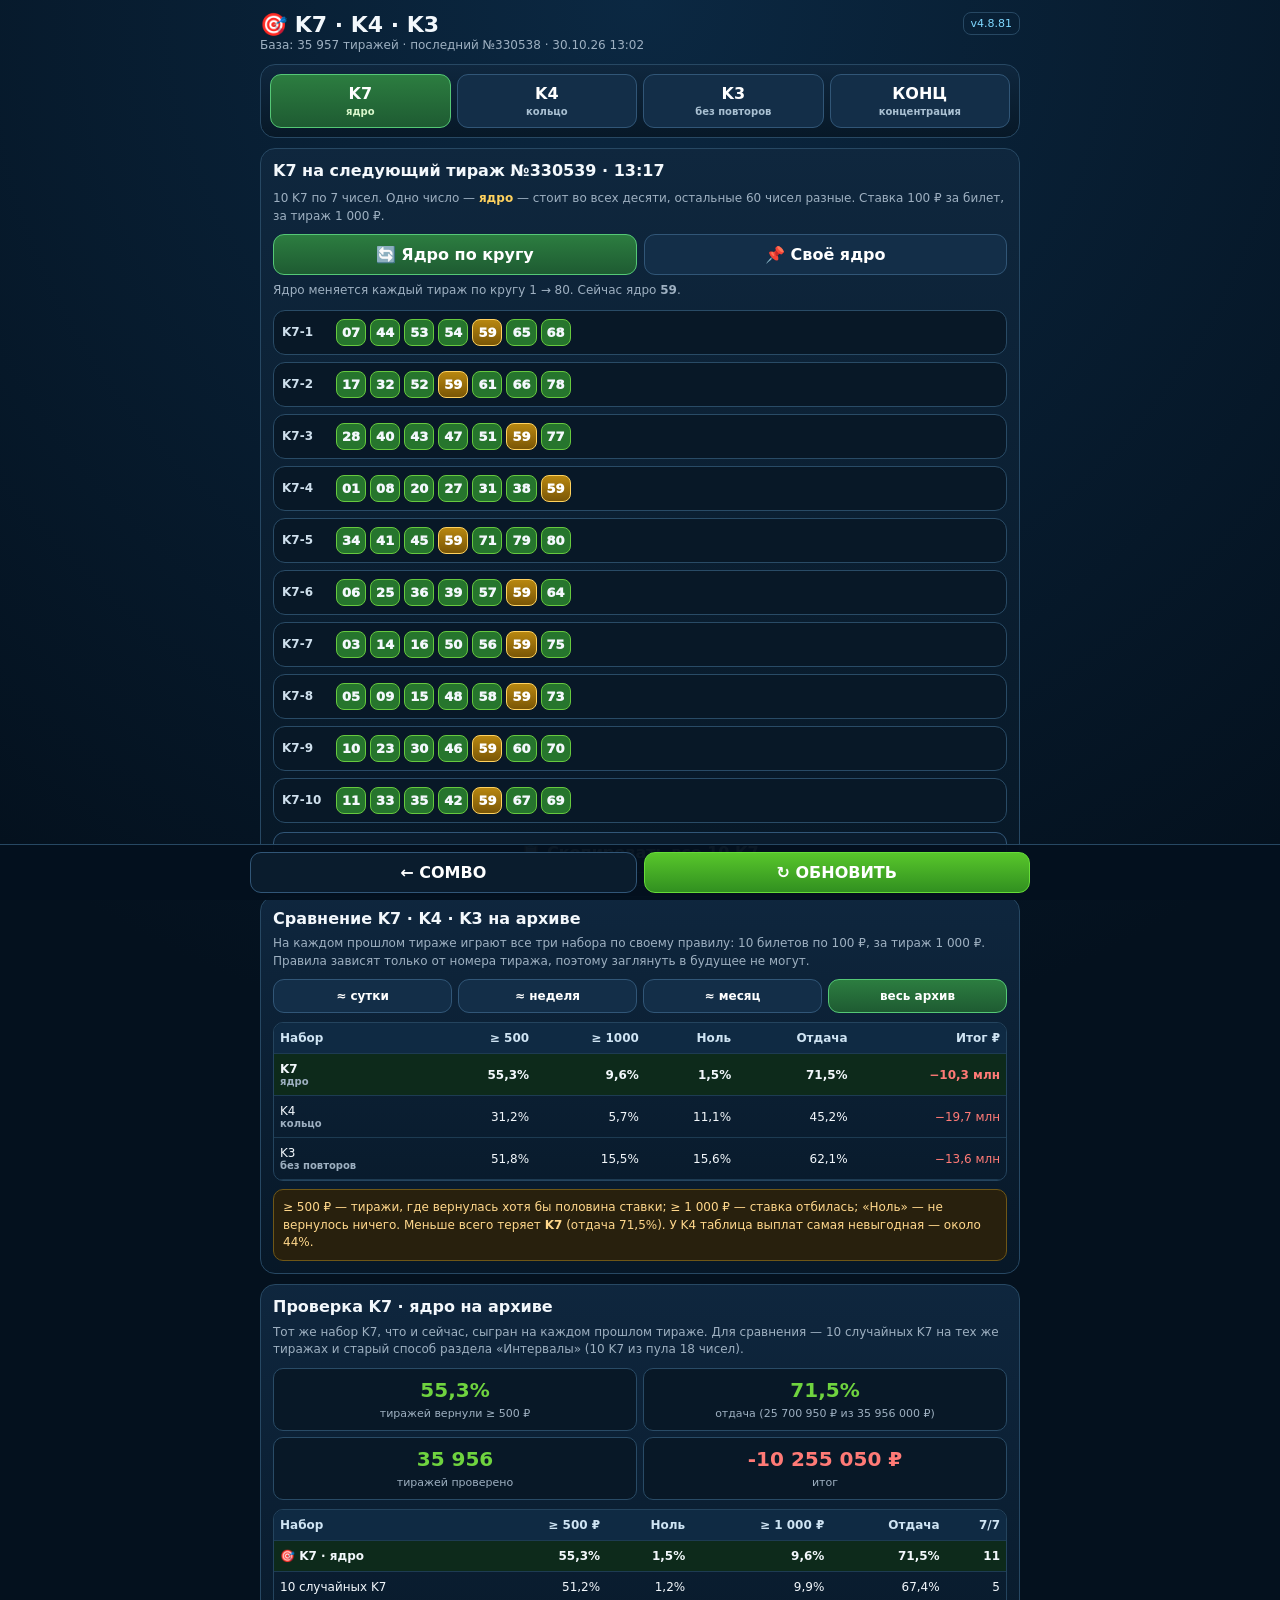
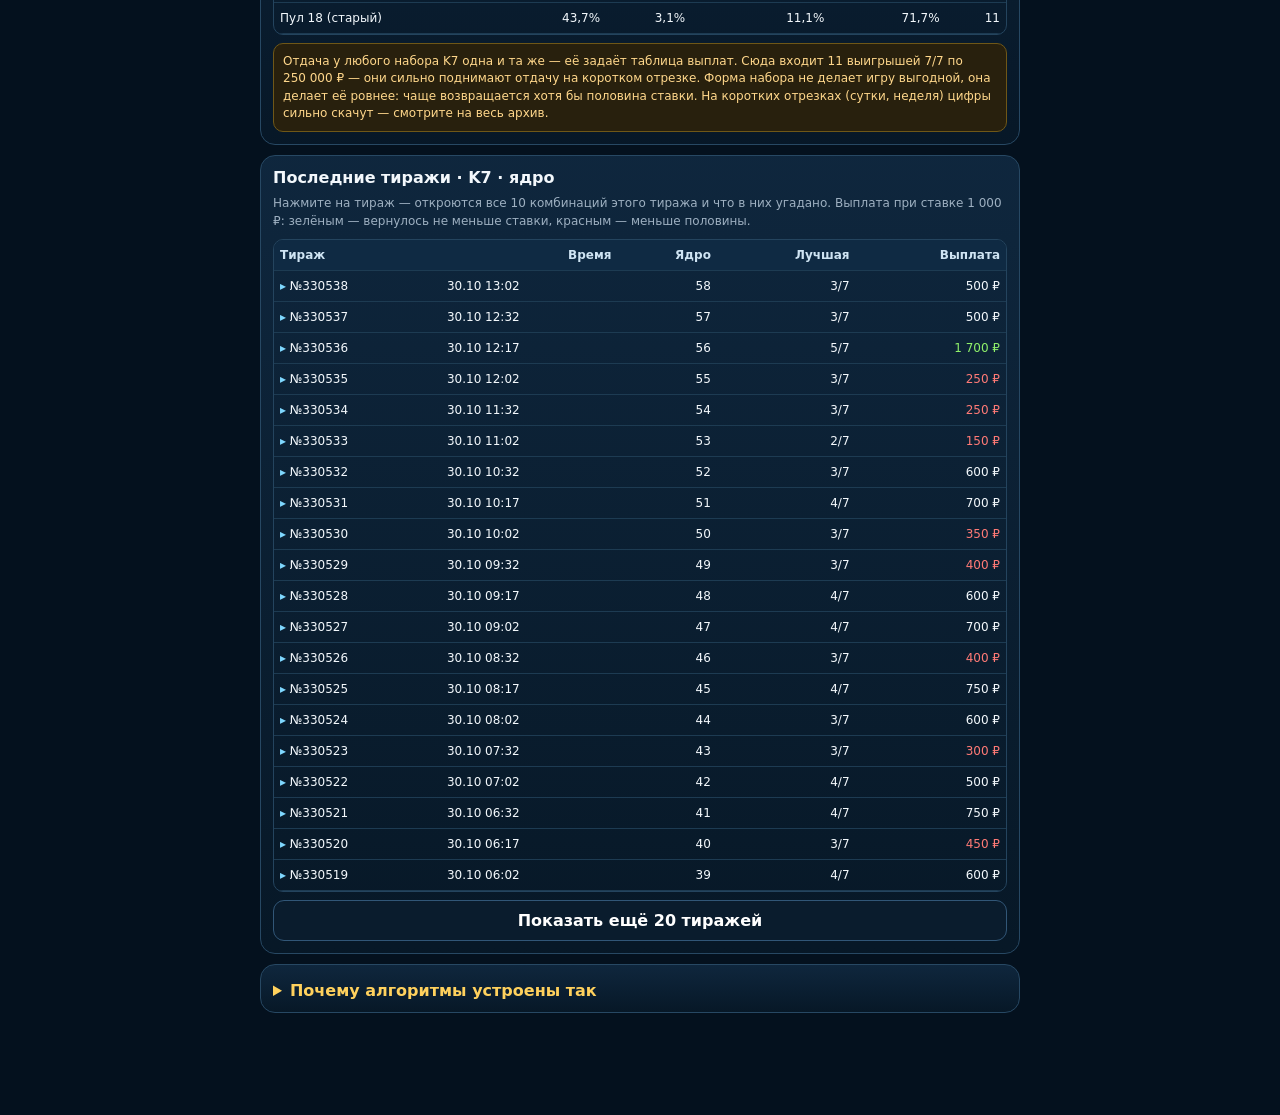
==== commit 93239cf1: "COMBO КОНЦ: способ «Преобразование» (v4.8.81) Числа любой клетки последних 2 тиражей переводятся в д" ====
--- a/k7-interval-builder.html
+++ b/k7-interval-builder.html
@@ -26,7 +26,10 @@
 .sizes{display:grid;grid-template-columns:repeat(4,1fr);gap:6px}
 .switch{padding:9px}
 [hidden]{display:none!important}
-.kcMethods{display:grid;grid-template-columns:repeat(3,1fr);gap:6px;margin-top:9px}
+.kcMethods{display:grid;grid-template-columns:repeat(2,1fr);gap:6px;margin-top:9px}
+.why{margin-top:7px;padding:7px 8px;border-radius:9px;background:#0a1b2b;border:1px solid #284a65;font-size:11px;color:#c9d8e4;line-height:1.5}
+.why b{color:#ffe08a}
+.why .ok{color:#8ff06a}
 .kcMethods button{padding:9px 4px;font-size:12px;line-height:1.2}
 .kcCtl{display:grid;grid-template-columns:repeat(3,1fr) auto;gap:6px;margin-top:9px;align-items:end}
 .kcCtl label{font-size:11px;color:var(--muted)}
@@ -258,7 +261,8 @@
  const METHODS={
   repeat:{label:'Повторы в клетке',short:'повторы'},
   last:{label:'Клетка прошлой концентрации',short:'прошлая конц.'},
-  emerge:{label:'Переход · зарождение',short:'зарождение'}
+  emerge:{label:'Переход · зарождение',short:'зарождение'},
+  transform:{label:'Преобразование',short:'преобразование'}
  };
  // Статистика окна W последних тиражей до idx включительно.
  function windowStats(draws,idx){
@@ -291,7 +295,46 @@
   return {cells:out,lead};
  }
  // N комб по k чисел: комба i — из клетки i в рейтинге; если в клетке меньше k чисел, добор из следующих клеток.
+
+ // ===== Преобразование: числа любой клетки переходят в другую клетку сдвигом единиц или десятков =====
+ // 11 → 21, 29 → 30, 45 → 35, 27 → 26, 1 → 4: цифровой корень меняется, число попадает в другую концентрацию.
+ function oneDigit(n,r2){const d=((r2-root(n))%9+9)%9;if(!d)return [];return [...new Set([n+d,n+d-9,n+10*d,n+10*(d-9)])].filter(m=>m>=1&&m<=80&&m!==n&&root(m)===r2)}
+ const SRC_BACK=2,SEEN_BACK=3;
+ function transformPairs(draws,idx){
+  const pairs=[];
+  for(let back=0;back<SRC_BACK&&idx-back>=0;back++){
+   const sd=draws[idx-back],sb=sd.balls.map(Number);
+   for(let r=1;r<=9;r++){
+    const S=sb.filter(n=>root(n)===r).sort((a,b)=>a-b);if(S.length<2)continue;
+    for(let r2=1;r2<=9;r2++){if(r2===r)continue;
+     const map=new Map();for(const n of S)for(const m of oneDigit(n,r2)){if(!map.has(m))map.set(m,[]);map.get(m).push(n)}
+     const T=[...map.keys()];if(!T.length)continue;
+     // где переход уже виден: преобразованные числа выпадали в клетке-цели в последних тиражах
+     const seen=[];let score=0,after=0;
+     for(let j=Math.max(0,idx-back-SEEN_BACK);j<=idx;j++){if(j===idx-back)continue;const hit=draws[j].balls.map(Number).filter(n=>map.has(n)).sort((a,b)=>a-b);if(hit.length){seen.push({draw:draws[j].draw,nums:hit,after:j>idx-back});score+=hit.length*(j>idx-back?2:1);if(j>idx-back)after+=hit.length}}
+     const same=sb.filter(n=>map.has(n));if(same.length){seen.push({draw:sd.draw,nums:same.sort((a,b)=>a-b),same:true});score+=same.length}
+     pairs.push({from:{draw:sd.draw,cell:r,nums:S},cell:r2,map,seen,score,after,back});
+    }
+   }
+  }
+  pairs.sort((a,b)=>b.score-a.score||b.after-a.after||b.from.nums.length-a.from.nums.length||a.back-b.back||a.cell-b.cell);
+  return pairs;
+ }
+ function buildTransform(draws,idx,k,N){
+  const pairs=transformPairs(draws,idx),combos=[],usedCells=new Set();
+  const seenCnt=p=>{const c=new Map();for(const s of p.seen)for(const n of s.nums)c.set(n,(c.get(n)||0)+1);return c};
+  for(const p of pairs){if(combos.length>=Math.min(N,9))break;if(usedCells.has(p.cell))continue;
+   const sc=seenCnt(p),order=[...p.map.keys()].sort((a,b)=>p.map.get(b).length-p.map.get(a).length||(sc.get(b)||0)-(sc.get(a)||0)||a-b);
+   let nums=order.slice(0,k);
+   if(nums.length<k){for(const m of CELL[p.cell]){if(nums.length>=k)break;if(!nums.includes(m)&&!p.from.nums.includes(m))nums.push(m)}}
+   if(nums.length<k){for(const m of CELL[1+p.cell%9]){if(nums.length>=k)break;if(!nums.includes(m))nums.push(m)}}
+   usedCells.add(p.cell);
+   combos.push({cell:p.cell,nums:nums.sort((a,b)=>a-b),why:{from:p.from,links:order.slice(0,k).map(m=>[p.map.get(m).join('/'),m]),seen:p.seen}});
+  }
+  return {anchorIdx:idx,anchorDraw:draws[idx].draw,conc:concOf(draws[idx].balls),combos};
+ }
  function build(draws,idx,method,k,N){
+  if(method==='transform')return buildTransform(draws,idx,k,N);
   const S=windowStats(draws,idx),{cells,lead}=rankCells(draws,idx,method,S),combos=[];
   for(let i=0;i<Math.min(N,9);i++){
    const c=[];for(let j=i;j<i+9&&c.length<k;j++){for(const n of lead[cells[j%9]]){if(c.length>=k)break;if(!c.includes(n))c.push(n)}}
@@ -320,7 +363,7 @@
   for(const r of rows){paid+=r.total;if(r.total>=stake/2)half++;if(r.total>=stake)full++;if(r.total===0)zero++;for(const h of r.hits){hitSum+=h;tickets++}byPos[r.pos][0]+=r.total;byPos[r.pos][1]+=stake}
   return {n,cost,paid,net:paid-cost,ret:cost?paid/cost:0,half:n?half/n:0,full:n?full/n:0,zero:n?zero/n:0,avgHits:tickets?hitSum/tickets:0,expHits:k/4,byPos:byPos.slice(1).map(([p,c])=>c?p/c:0)};
  }
- return {W,root,CELL,concOf,METHODS,build,randomBuild,backtest,summarize,anchorIdxFor};
+ return {W,root,CELL,concOf,METHODS,oneDigit,build,randomBuild,backtest,summarize,anchorIdxFor};
 })();
 
 
@@ -431,12 +474,13 @@
 const PAYK=k=>PAYALL[String(k)]||{};
 function evK(k){const C=(n,r)=>{let x=1;for(let i=0;i<r;i++)x=x*(n-i)/(i+1);return x};let e=0;for(let h=0;h<=k;h++)e+=C(20,h)*C(60,k-h)/C(80,k)*Number(PAYK(k)[h]||0);return e/100}
 function concAnchorIdx(){const L=DRAWS.length-1;return L-(Number(DRAWS[L].draw)%KCS.H)}
+function whyHTML(c){const w=c.why;if(!w)return '';const seen=w.seen.filter(x=>x.nums.length).slice(-3).map(x=>`<span class="ok">№${x.draw}${x.same?' (тот же тираж)':''}: ${x.nums.map(fmt).join(' ')}</span>`).join(' · ');return `<div class="why">🔍 Откуда: №${w.from.draw}, клетка <b>${w.from.cell}</b>: ${w.from.nums.map(fmt).join(' ')} → клетка <b>${c.cell}</b>: ${w.links.map(([a,b])=>`${a.split('/').map(x=>fmt(+x)).join('/')}→${fmt(b)}`).join(', ')}${seen?`<br>Переход уже виден: ${seen}`:''}</div>`}
 function renderConc(){
  const nd=nextDraw(),a=concAnchorIdx(),A=DRAWS[a],set=KC.build(DRAWS,a,KCS.method,KCS.k,KCS.N),pay=PAYK(KCS.k);
  $('kcTitle').textContent=`Комбы концентрации на тираж №${nd.draw} · ${nd.time}`;
  $('kcMethods').innerHTML=Object.entries(KC.METHODS).map(([key,m])=>`<button type="button" data-kcm="${key}" class="${KCS.method===key?'active':''}" aria-pressed="${KCS.method===key}">${m.label}</button>`).join('');
  document.querySelectorAll('[data-kcm]').forEach(b=>b.onclick=()=>{KCS.method=b.dataset.kcm;saveKC();renderConc();computeConc()});
- const info={repeat:'Клетки, где за последние 10 тиражей больше всего чисел выпадало повторно. Из клетки берутся самые частые числа.',last:'Клетка, которая была жёлтой (концентрацией) в последнем тираже, затем — в предыдущих. Первыми берутся числа, выпавшие в ней в тот тираж.',emerge:'Клетка, где за последние 10 тиражей одни и те же пары чисел выпадали вместе снова (как 3·30 → 3·30·48·66). Текущая жёлтая клетка идёт последней — ищется, куда концентрация может перейти, не обязательно в соседнюю.'};
+ const info={repeat:'Клетки, где за последние 10 тиражей больше всего чисел выпадало повторно. Из клетки берутся самые частые числа.',last:'Клетка, которая была жёлтой (концентрацией) в последнем тираже, затем — в предыдущих. Первыми берутся числа, выпавшие в ней в тот тираж.',emerge:'Клетка, где за последние 10 тиражей одни и те же пары чисел выпадали вместе снова (как 3·30 → 3·30·48·66). Текущая жёлтая клетка идёт последней — ищется, куда концентрация может перейти, не обязательно в соседнюю.',transform:'Числа любой клетки последних 2 тиражей переводятся в другую клетку сдвигом единиц или десятков (11 → 21, 29 → 30, 45 → 35, 27 → 26, 1 → 4). Ставятся не сами числа, а их преобразования. Клетка-цель — где такой переход уже виден в соседних тиражах (как 11 29 56 65 → 21 30 57 66). Строка «откуда» под комбой показывает, из чего она собрана.'};
  $('kcMethodInfo').textContent=info[KCS.method];
  $('kcK').value=KCS.k;$('kcN').value=KCS.N;$('kcH').value=KCS.H;
  const played=DRAWS.length-1-a;
@@ -445,8 +489,8 @@
   const cells=[];for(let p=1;p<=KCS.H;p++){const idx=a+p,d=DRAWS[idx];
    if(d){const on=new Set(d.balls.map(Number)),h=c.nums.filter(n=>on.has(n)).length,pp=Number(pay[h]||0);cells.push(`<div class="hodCell${pp>=100?' win':''}"><small>№${d.draw}</small>${h}/${KCS.k}<small>${pp?rub(pp):'0 ₽'}</small></div>`)}
    else cells.push(`<div class="hodCell${p===played+1?' now':''}"><small>№${A.draw+p}</small>${p===played+1?'▶ сейчас':'·'}<small>&nbsp;</small></div>`)}
-  return `<div class="kc"><div class="kcHead"><b>КОНЦ-${i+1}</b><span>клетка <span class="cellTag">${c.cell}</span></span></div><div class="nums">${c.nums.map(n=>`<span class="n">${fmt(n)}</span>`).join('')}</div><div class="hod" style="grid-template-columns:repeat(${KCS.H},1fr)">${cells.join('')}</div></div>`}).join('');
- $('kcCopy').onclick=async()=>{const text=set.combos.map((c,i)=>`КОНЦ-${i+1} (клетка ${c.cell}): ${c.nums.map(fmt).join(' ')}`).join('\n');try{await navigator.clipboard.writeText(text);$('kcCopy').textContent='✅ Скопировано'}catch{$('kcCopy').textContent='Не удалось скопировать'}setTimeout(()=>$('kcCopy').textContent='📋 Скопировать комбы',1600)};
+  return `<div class="kc"><div class="kcHead"><b>КОНЦ-${i+1}</b><span>клетка <span class="cellTag">${c.cell}</span></span></div><div class="nums">${c.nums.map(n=>`<span class="n">${fmt(n)}</span>`).join('')}</div>${whyHTML(c)}<div class="hod" style="grid-template-columns:repeat(${KCS.H},1fr)">${cells.join('')}</div></div>`}).join('');
+ $('kcCopy').onclick=async()=>{const text=set.combos.map((c,i)=>`КОНЦ-${i+1} (клетка ${c.cell}): ${c.nums.map(fmt).join(' ')}${c.why?` ← №${c.why.from.draw} клетка ${c.why.from.cell}: ${c.why.from.nums.map(fmt).join(' ')}`:''}`).join('\n');try{await navigator.clipboard.writeText(text);$('kcCopy').textContent='✅ Скопировано'}catch{$('kcCopy').textContent='Не удалось скопировать'}setTimeout(()=>$('kcCopy').textContent='📋 Скопировать комбы',1600)};
 }
 function saveKC(){store.set('kcState',JSON.stringify(KCS))}
 function readKC(){for(const [x,el] of [['k','kcK'],['N','kcN'],['H','kcH']]){let v=Math.floor(Number($(el).value));const [lo,hi]=C_LIM[x];if(!(v>=lo&&v<=hi))v=Math.min(hi,Math.max(lo,Number.isFinite(v)?v:KCS[x]));KCS[x]=v}saveKC()}
@@ -488,7 +532,7 @@
  const a=DRAWS.findIndex(x=>Number(x.draw)===Number(r.anchor)),d=DRAWS[r.i];if(a<0||!d)return '';
  const set=KC.build(DRAWS,a,KCS.method,KCS.k,KCS.N),on=new Set(d.balls.map(Number)),inSet=new Set(set.combos.flatMap(c=>c.nums)),pay=PAYK(KCS.k);
  const balls=d.balls.map(Number).slice().sort((x,y)=>x-y).map(n=>`<span class="b${inSet.has(n)?' in':''}">${fmt(n)}</span>`).join('');
- let total=0;const rows=set.combos.map((c,i)=>{const h=c.nums.filter(n=>on.has(n)).length,p=Number(pay[h]||0);total+=p;return `<div class="dRow"><b>К-${i+1}<br><span class="cellTag">${c.cell}</span></b><div class="dNums">${c.nums.map(n=>`<span class="m${on.has(n)?' hit':''}">${fmt(n)}</span>`).join('')}</div><div class="dPay ${p>=100?'plus':p?'':'minus'}">${h}/${KCS.k}<small>${p?rub(p):'0 ₽'}</small></div></div>`}).join('');
+ let total=0;const rows=set.combos.map((c,i)=>{const h=c.nums.filter(n=>on.has(n)).length,p=Number(pay[h]||0);total+=p;return `<div class="dRow"><b>К-${i+1}<br><span class="cellTag">${c.cell}</span></b><div class="dNums">${c.nums.map(n=>`<span class="m${on.has(n)?' hit':''}">${fmt(n)}</span>`).join('')}${c.why?`<div class="dLabel" style="width:100%;margin:3px 0 0">← №${c.why.from.draw}, клетка ${c.why.from.cell}: ${c.why.from.nums.map(fmt).join(' ')}</div>`:''}</div><div class="dPay ${p>=100?'plus':p?'':'minus'}">${h}/${KCS.k}<small>${p?rub(p):'0 ₽'}</small></div></div>`}).join('');
  const stake=KCS.N*100;
  return `<div class="dLabel">Выпало в №${d.draw} · ${d.date} ${d.time} — ${r.pos}-й тираж удержания комб, построенных после №${r.anchor}; жёлтая клетка этого тиража — <span class="cellTag">${KC.concOf(d.balls)}</span></div><div class="balls">${balls}</div>${rows}<div class="dTotal"><span>Ставка ${rub(stake)}</span><span class="${total>=stake?'plus':total>=stake/2?'':'minus'}">выплата ${rub(total)} · итог ${total-stake>=0?'+':''}${rub(total-stake)}</span></div>`;
 }
